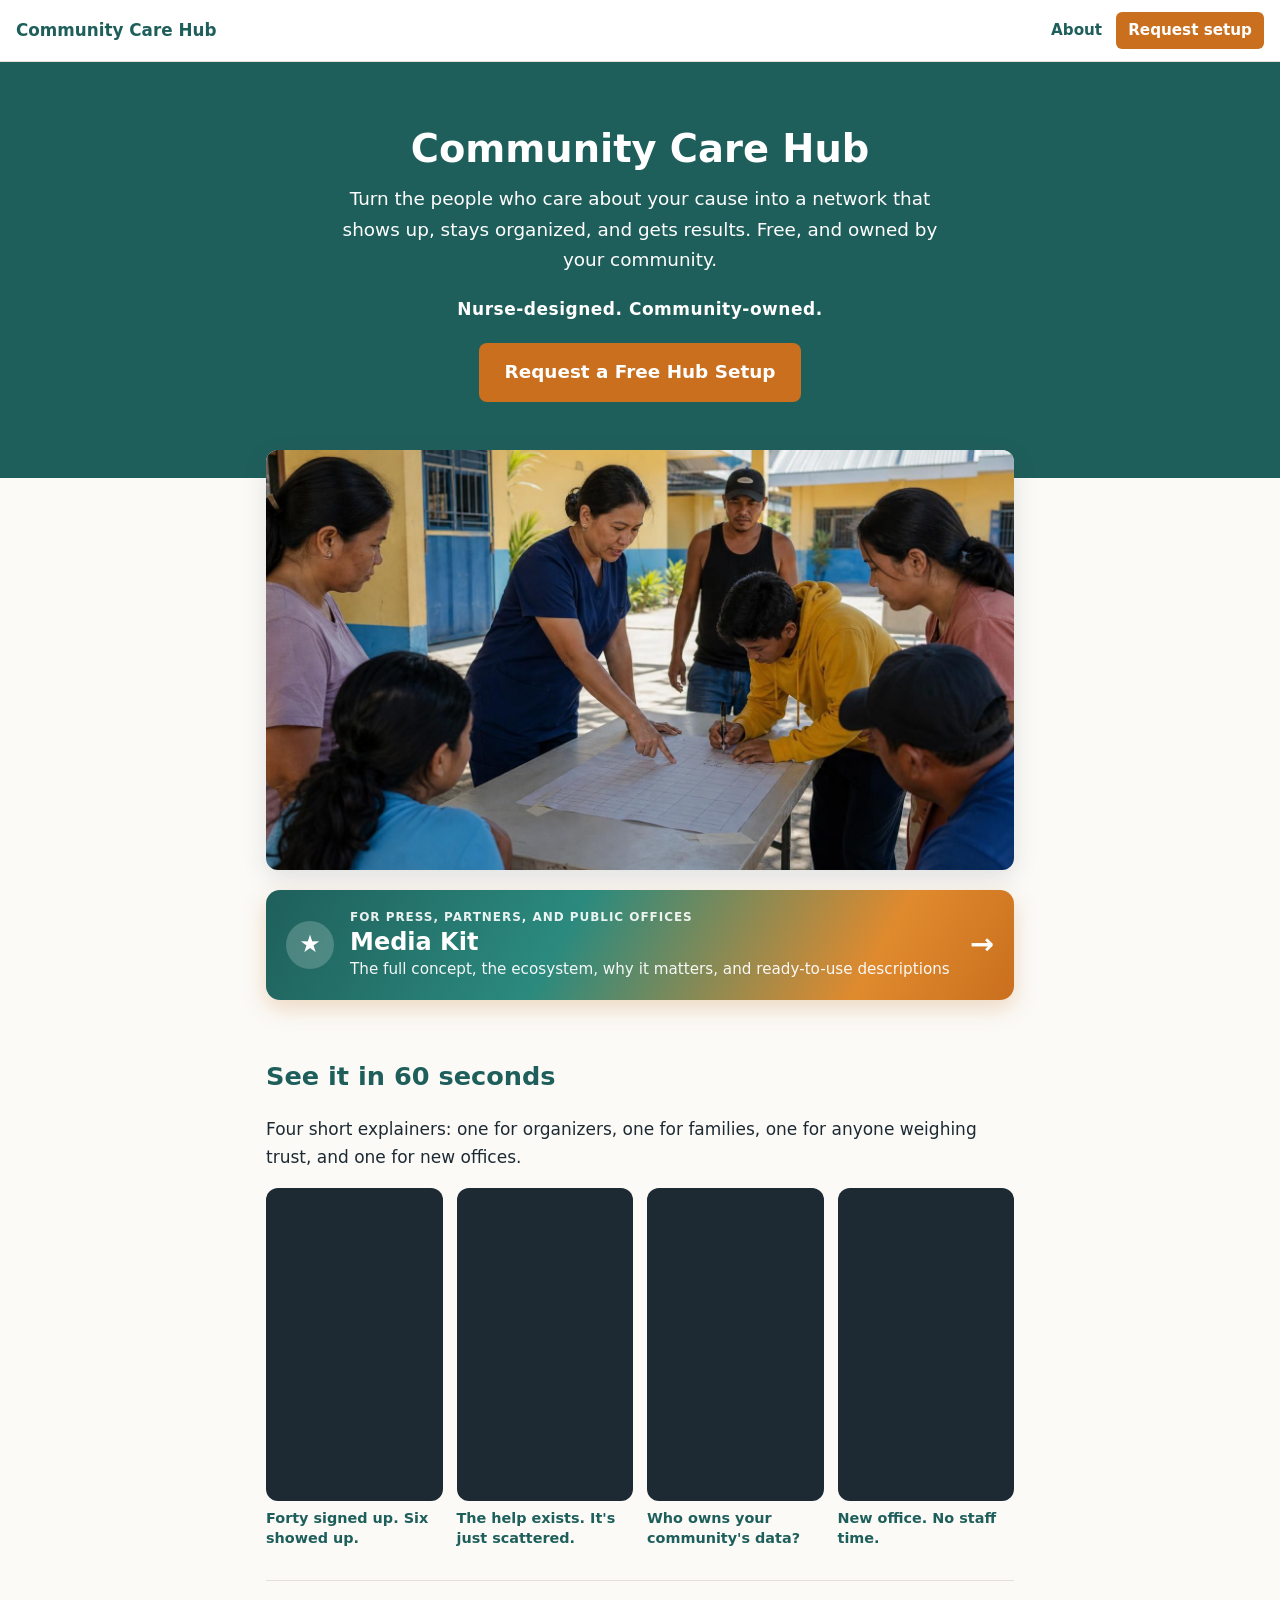
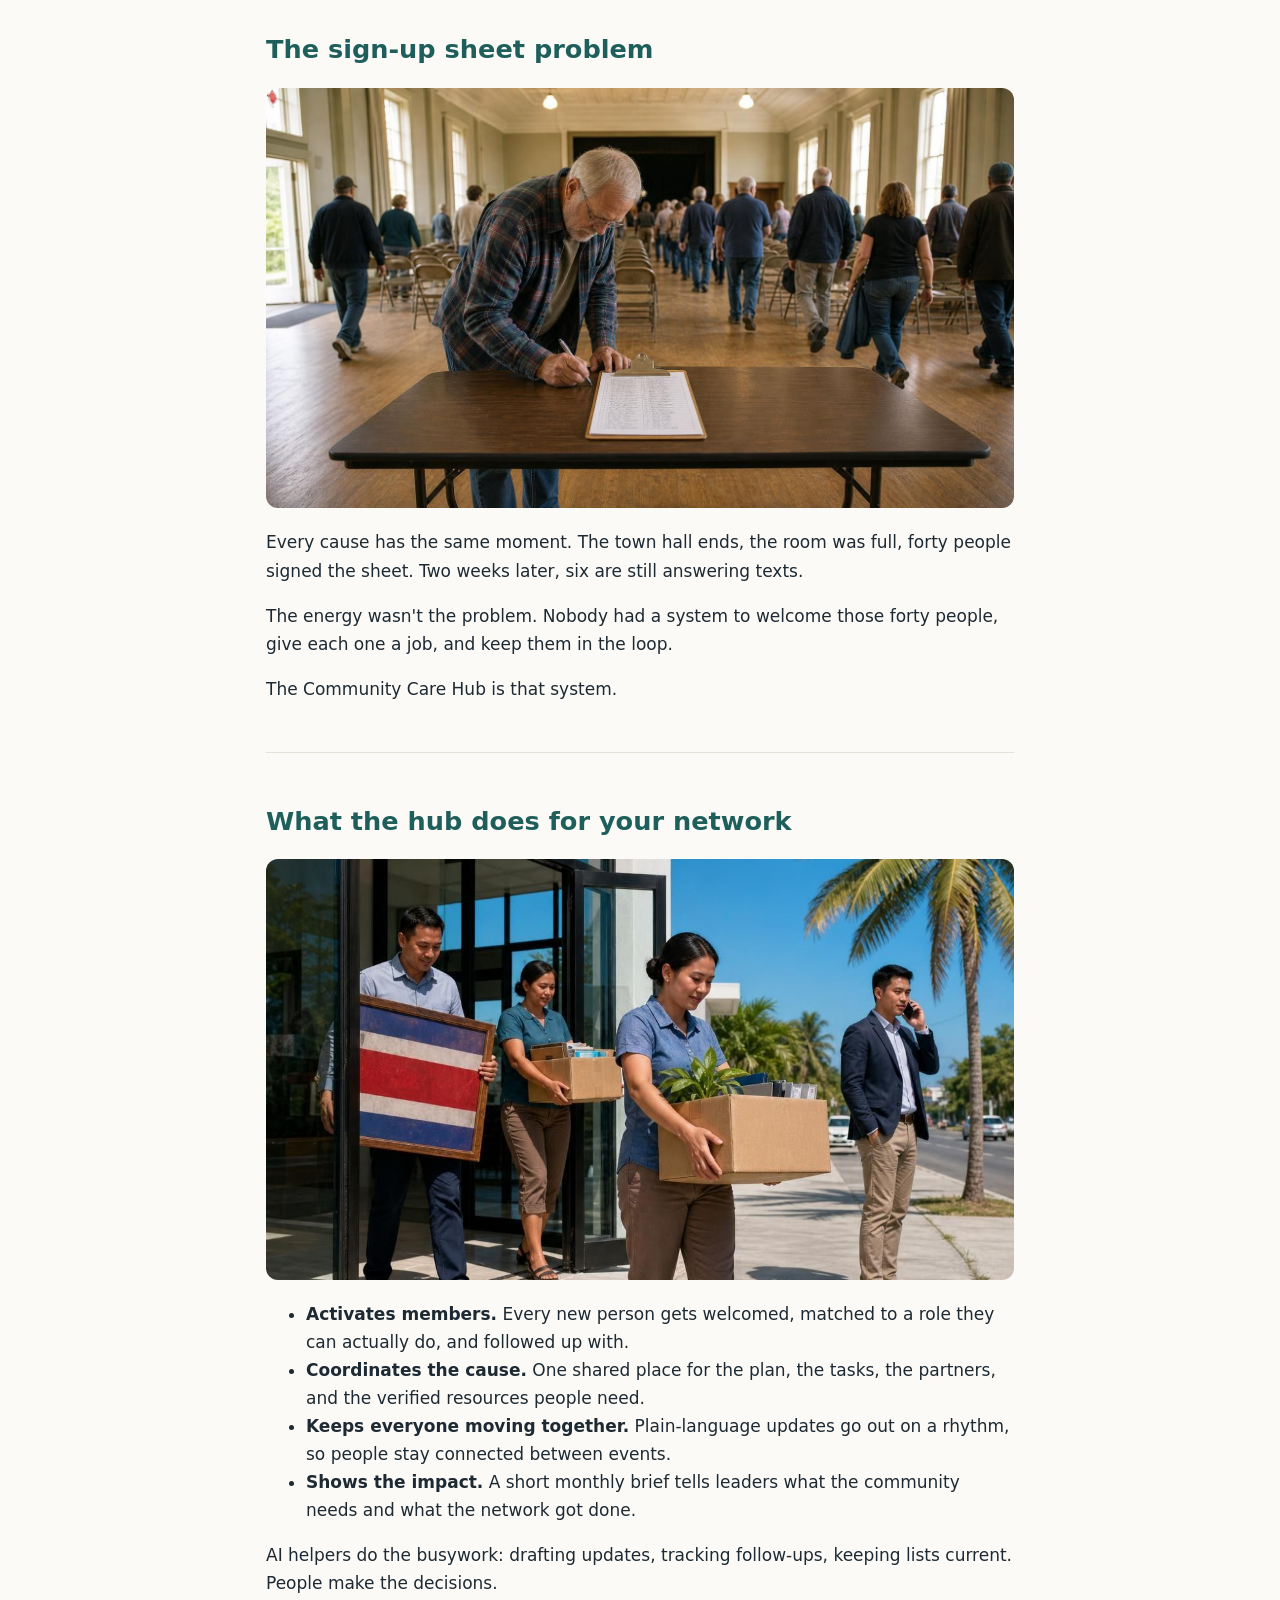
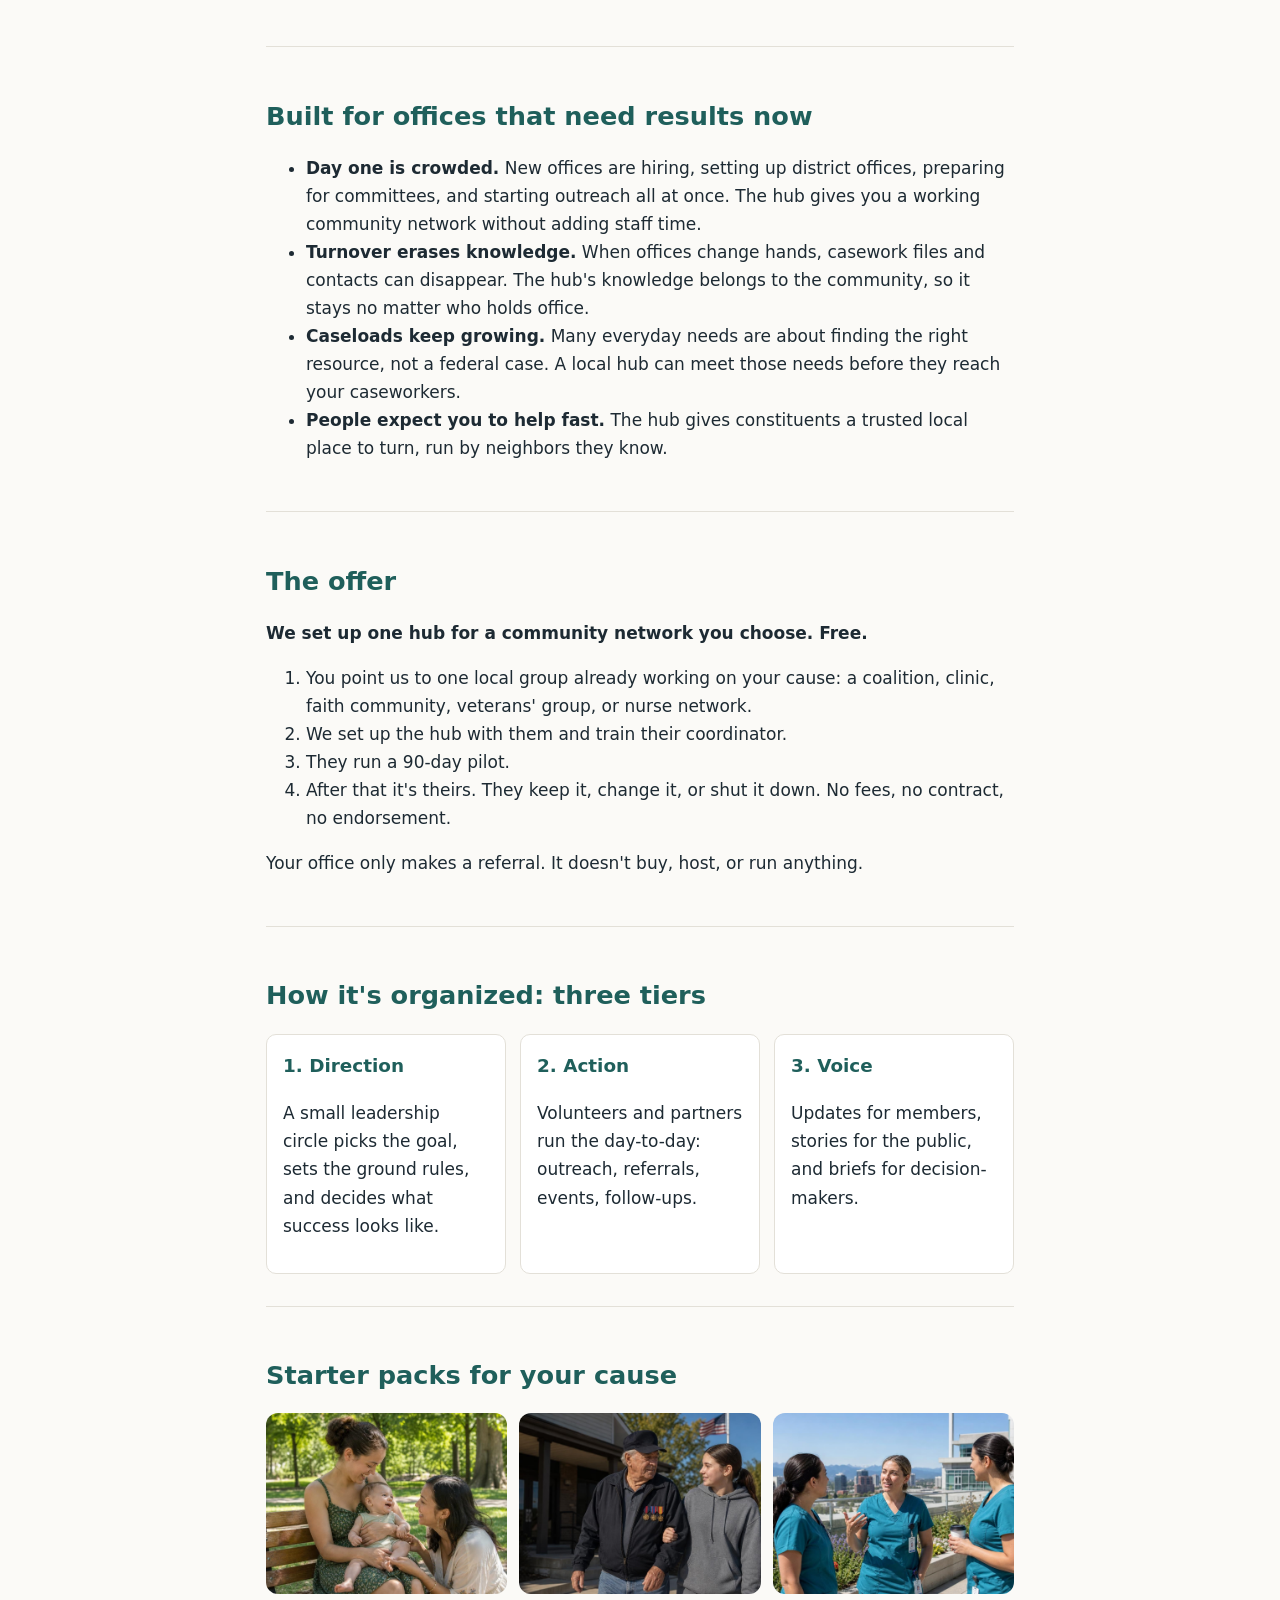
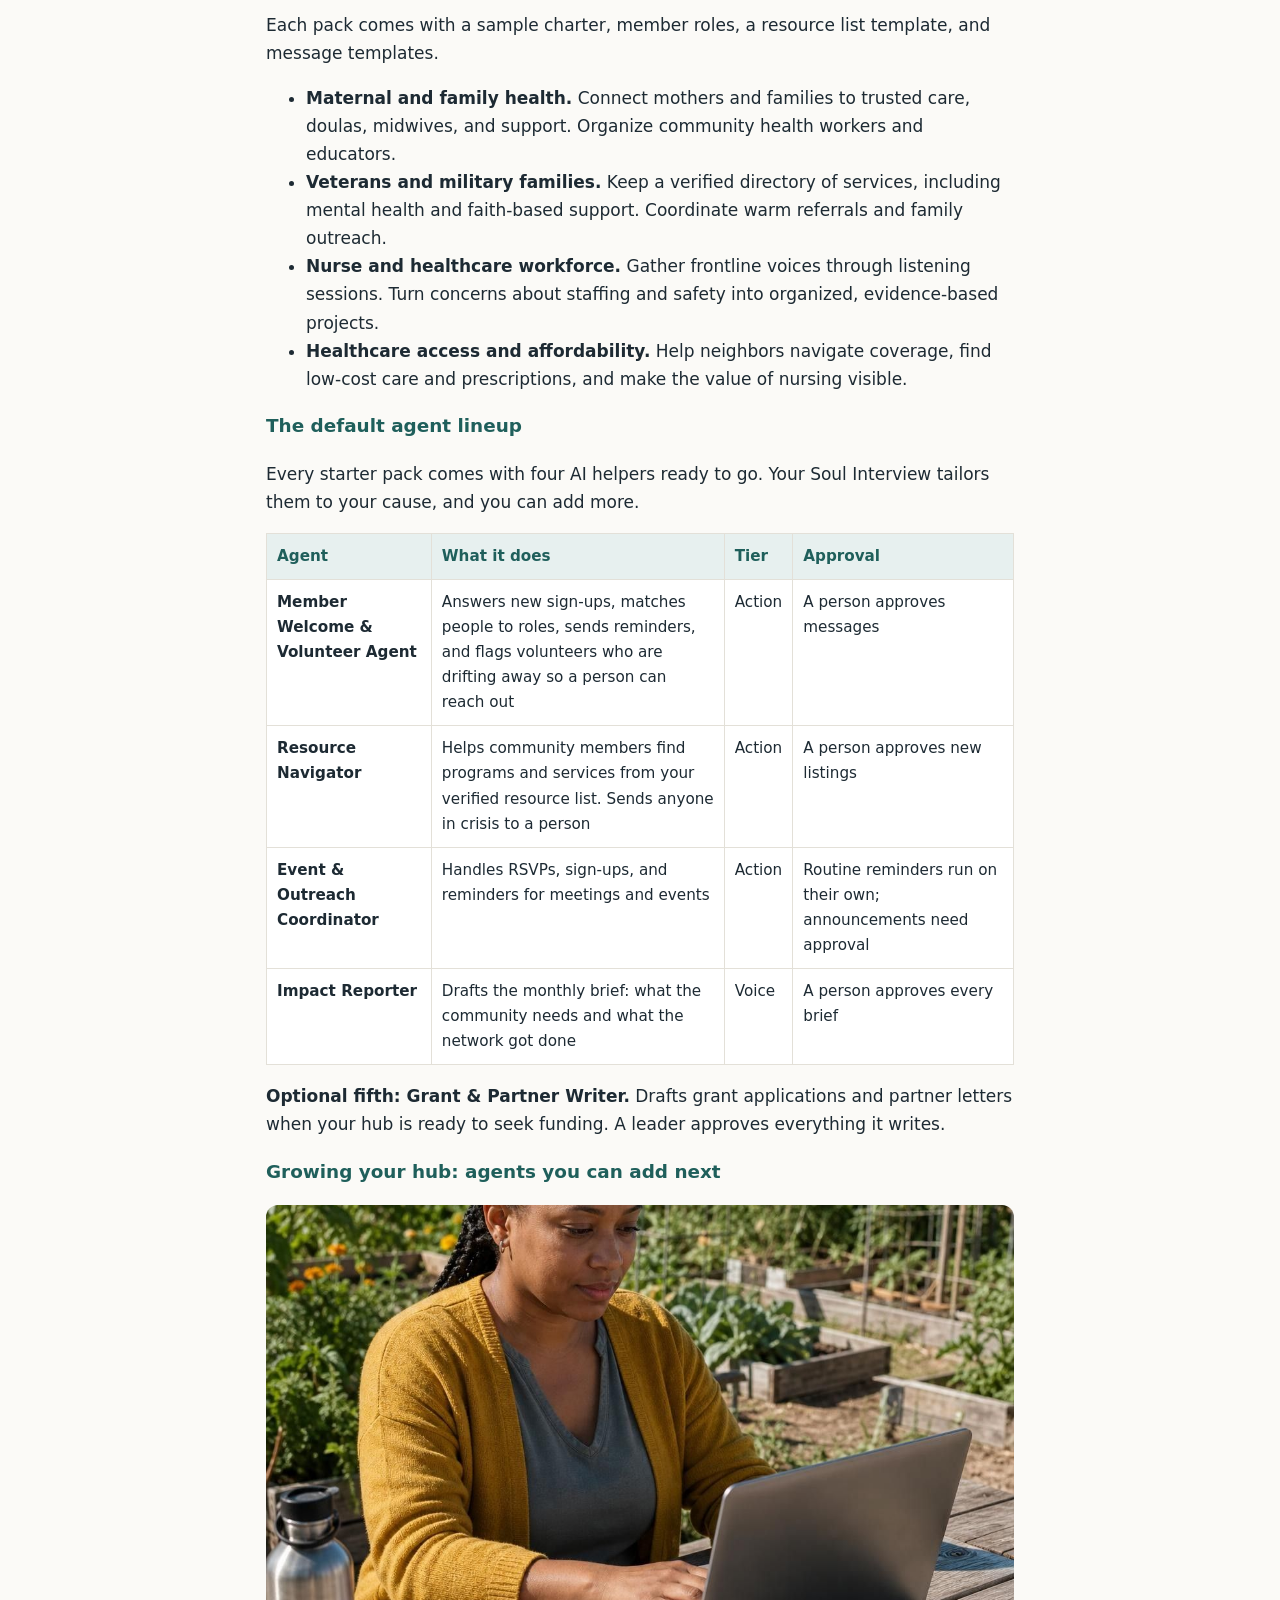
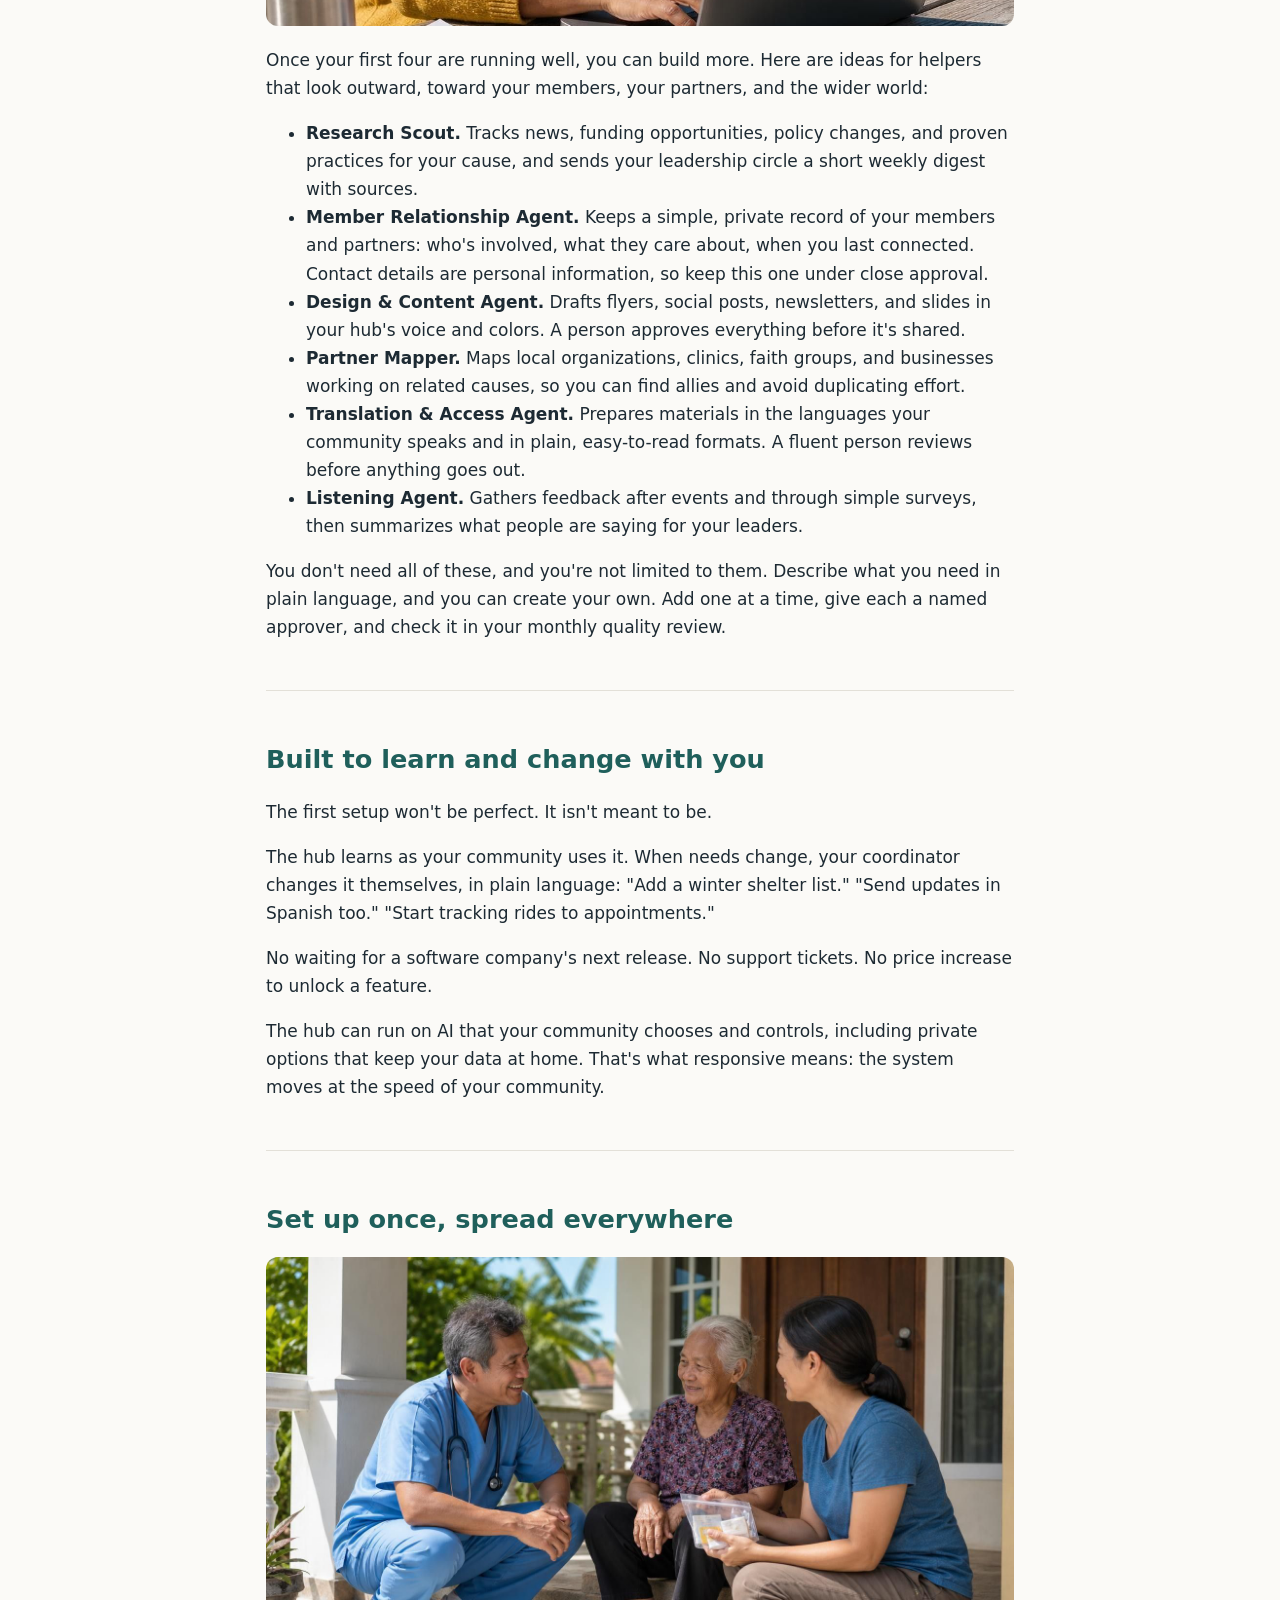
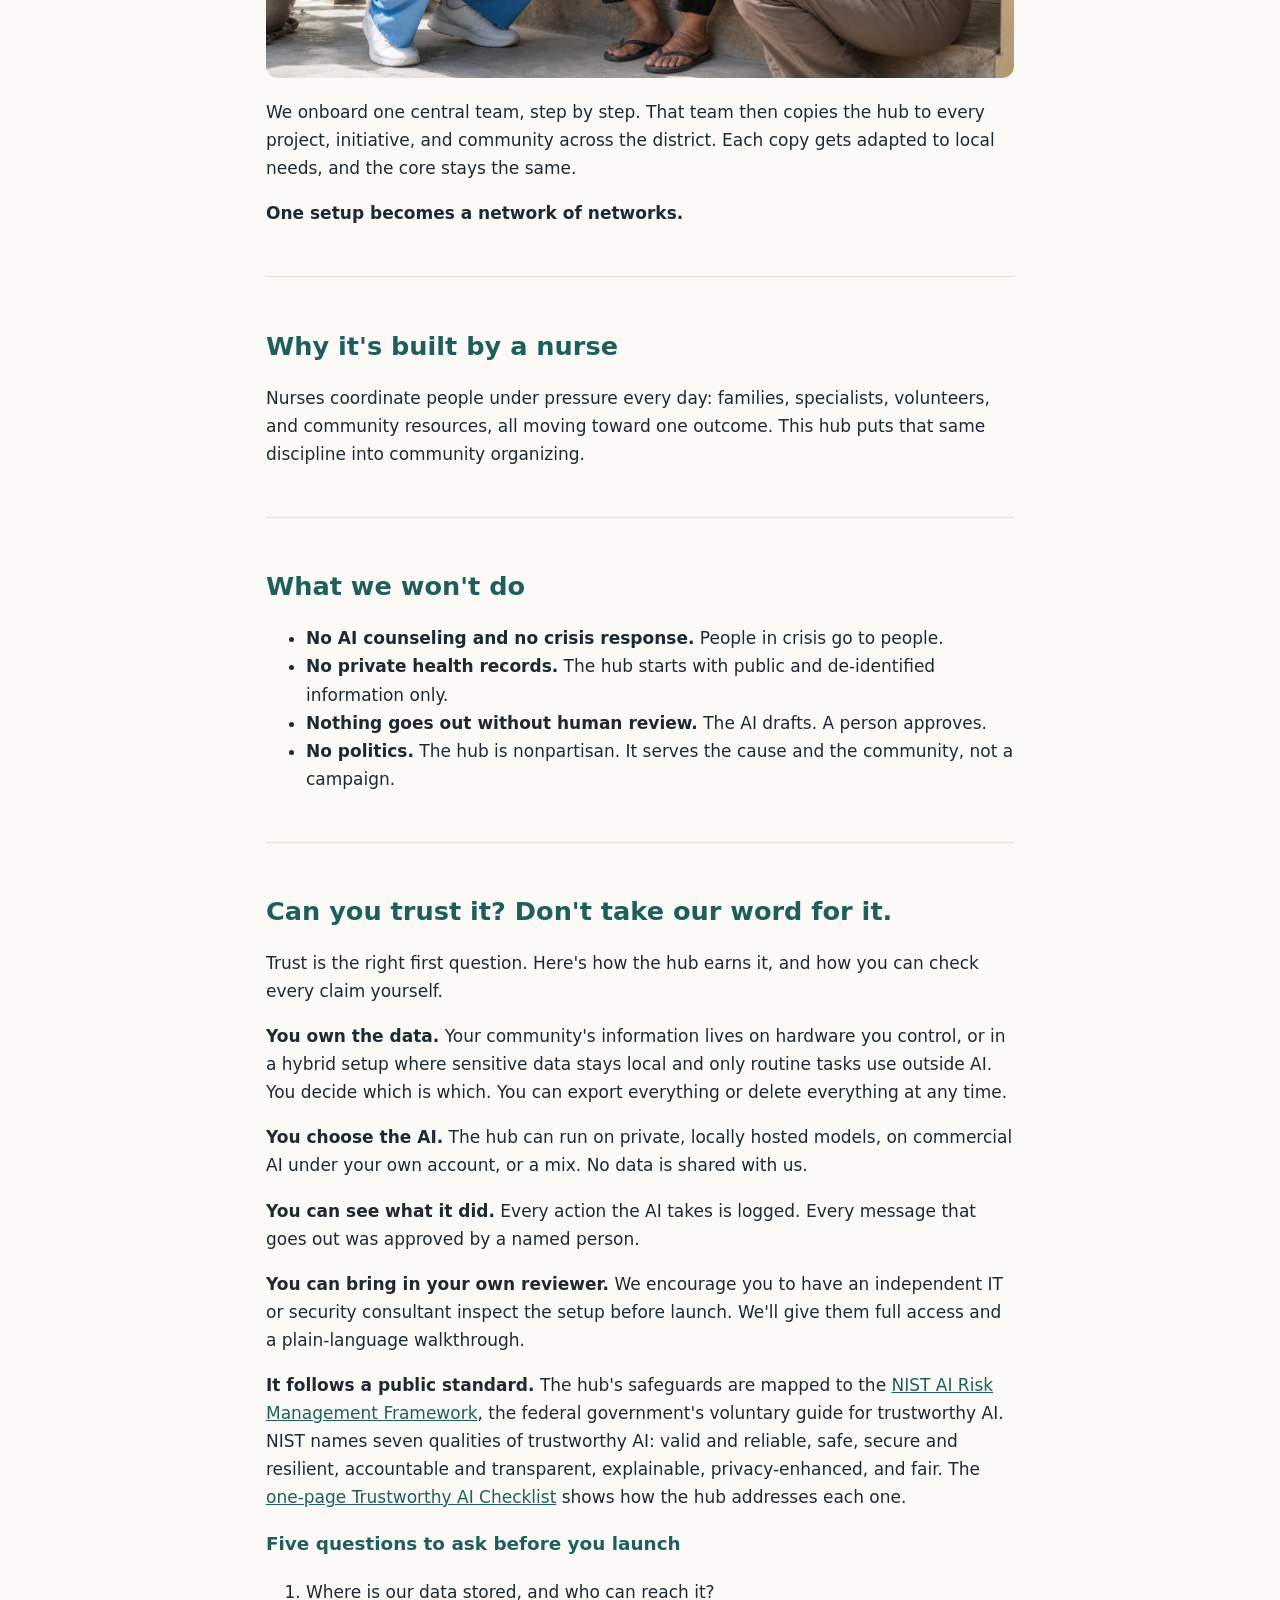
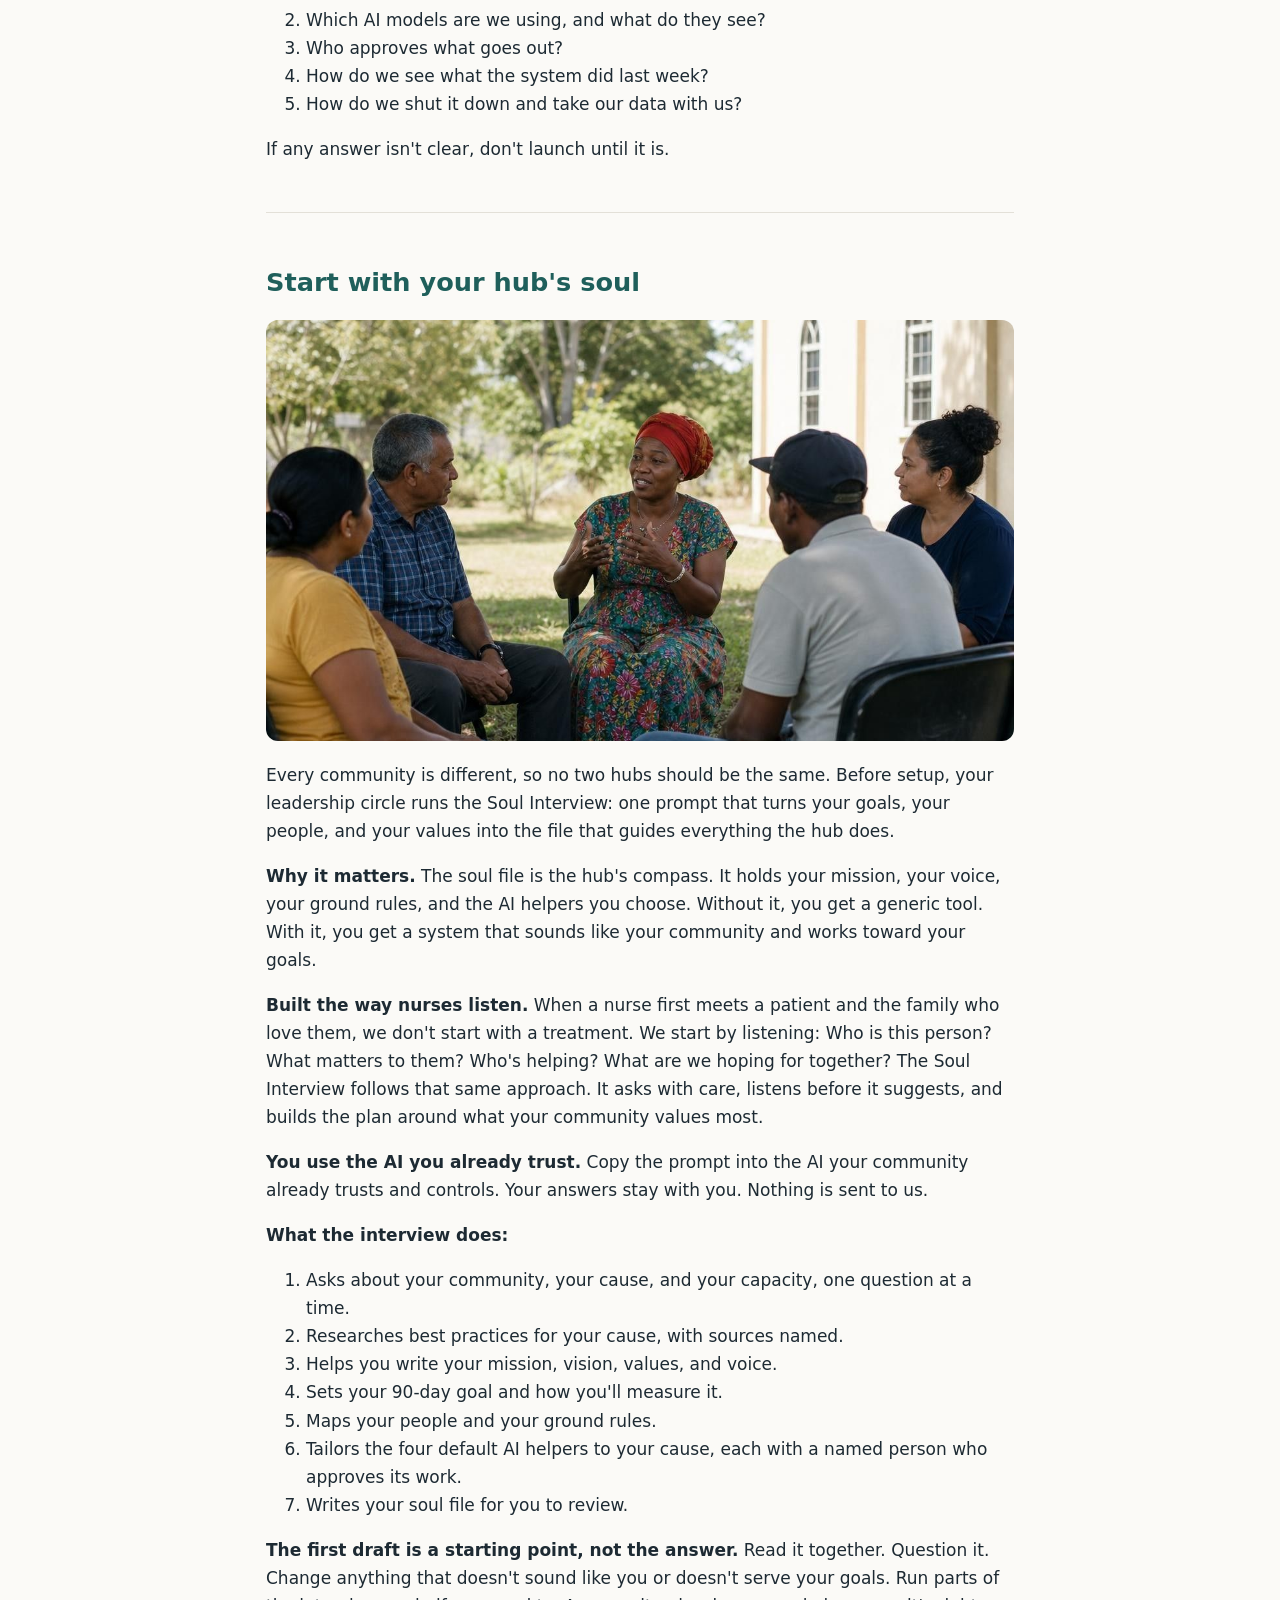
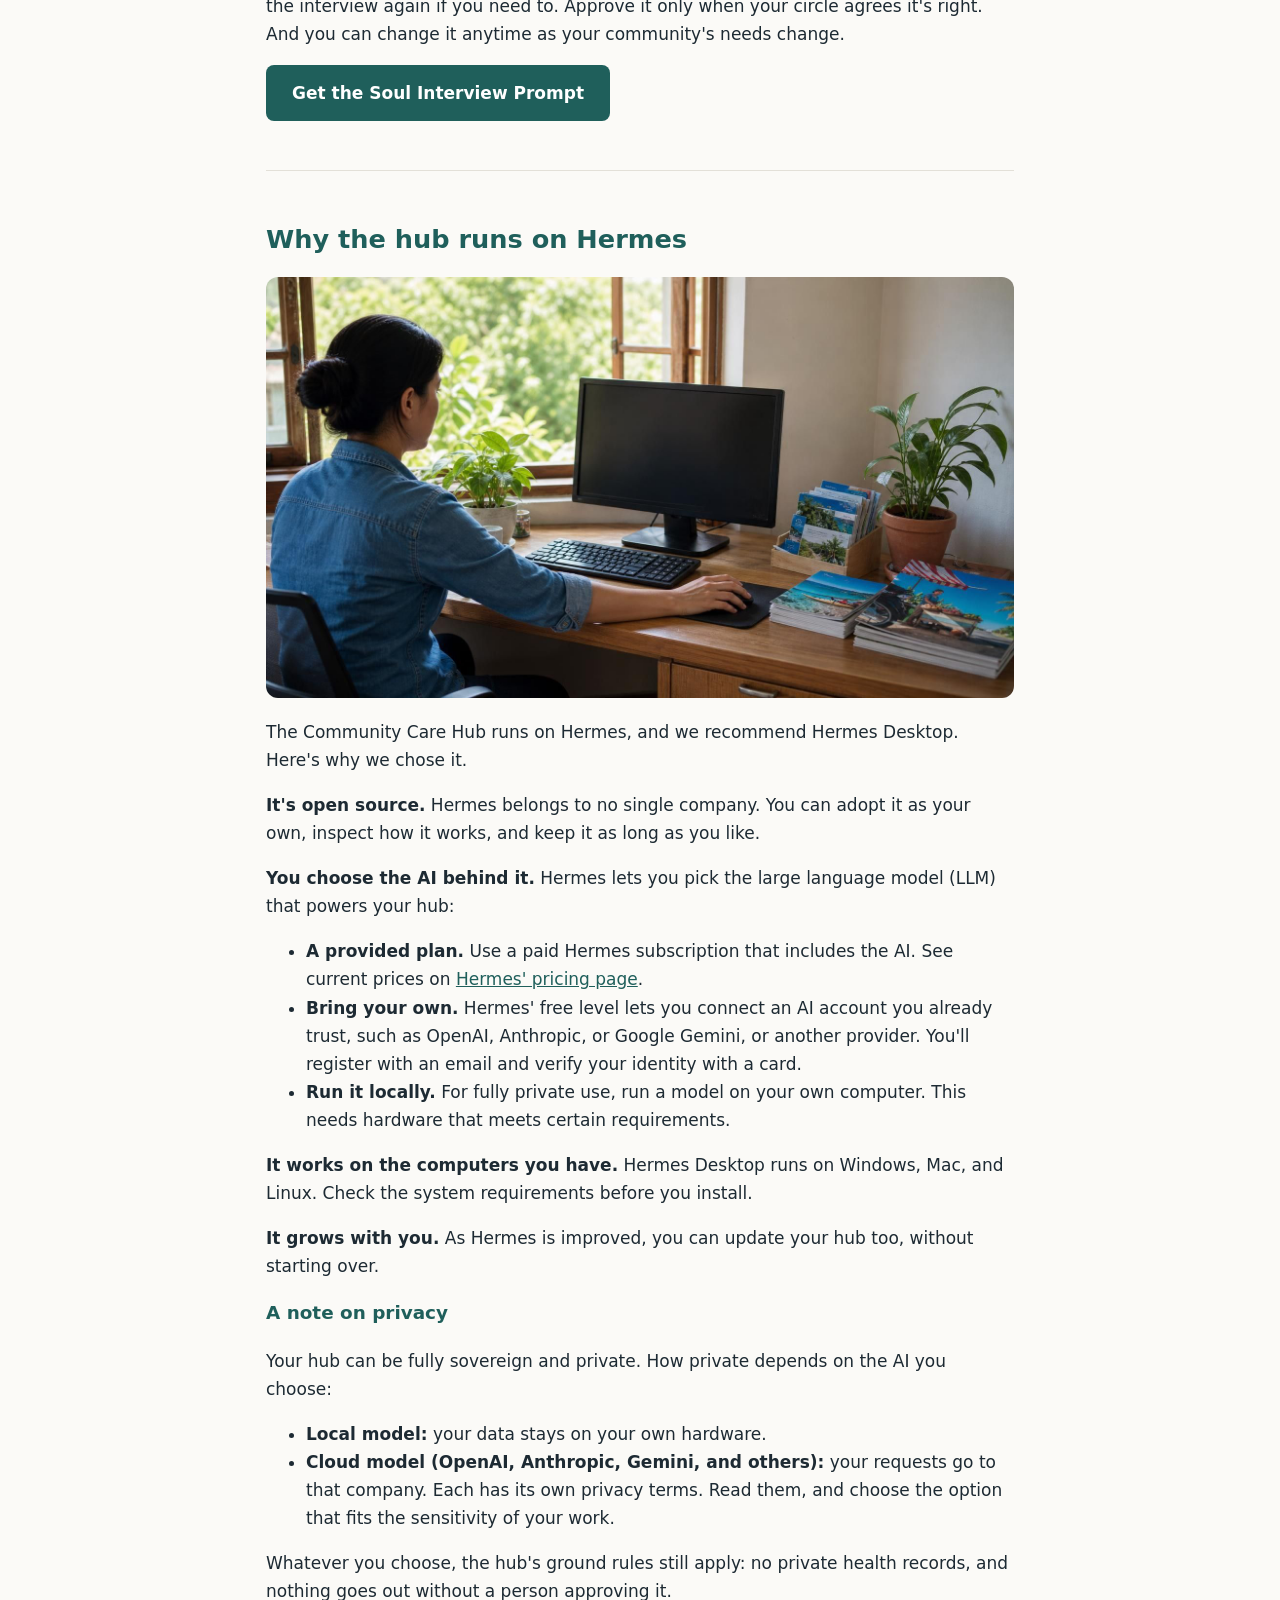
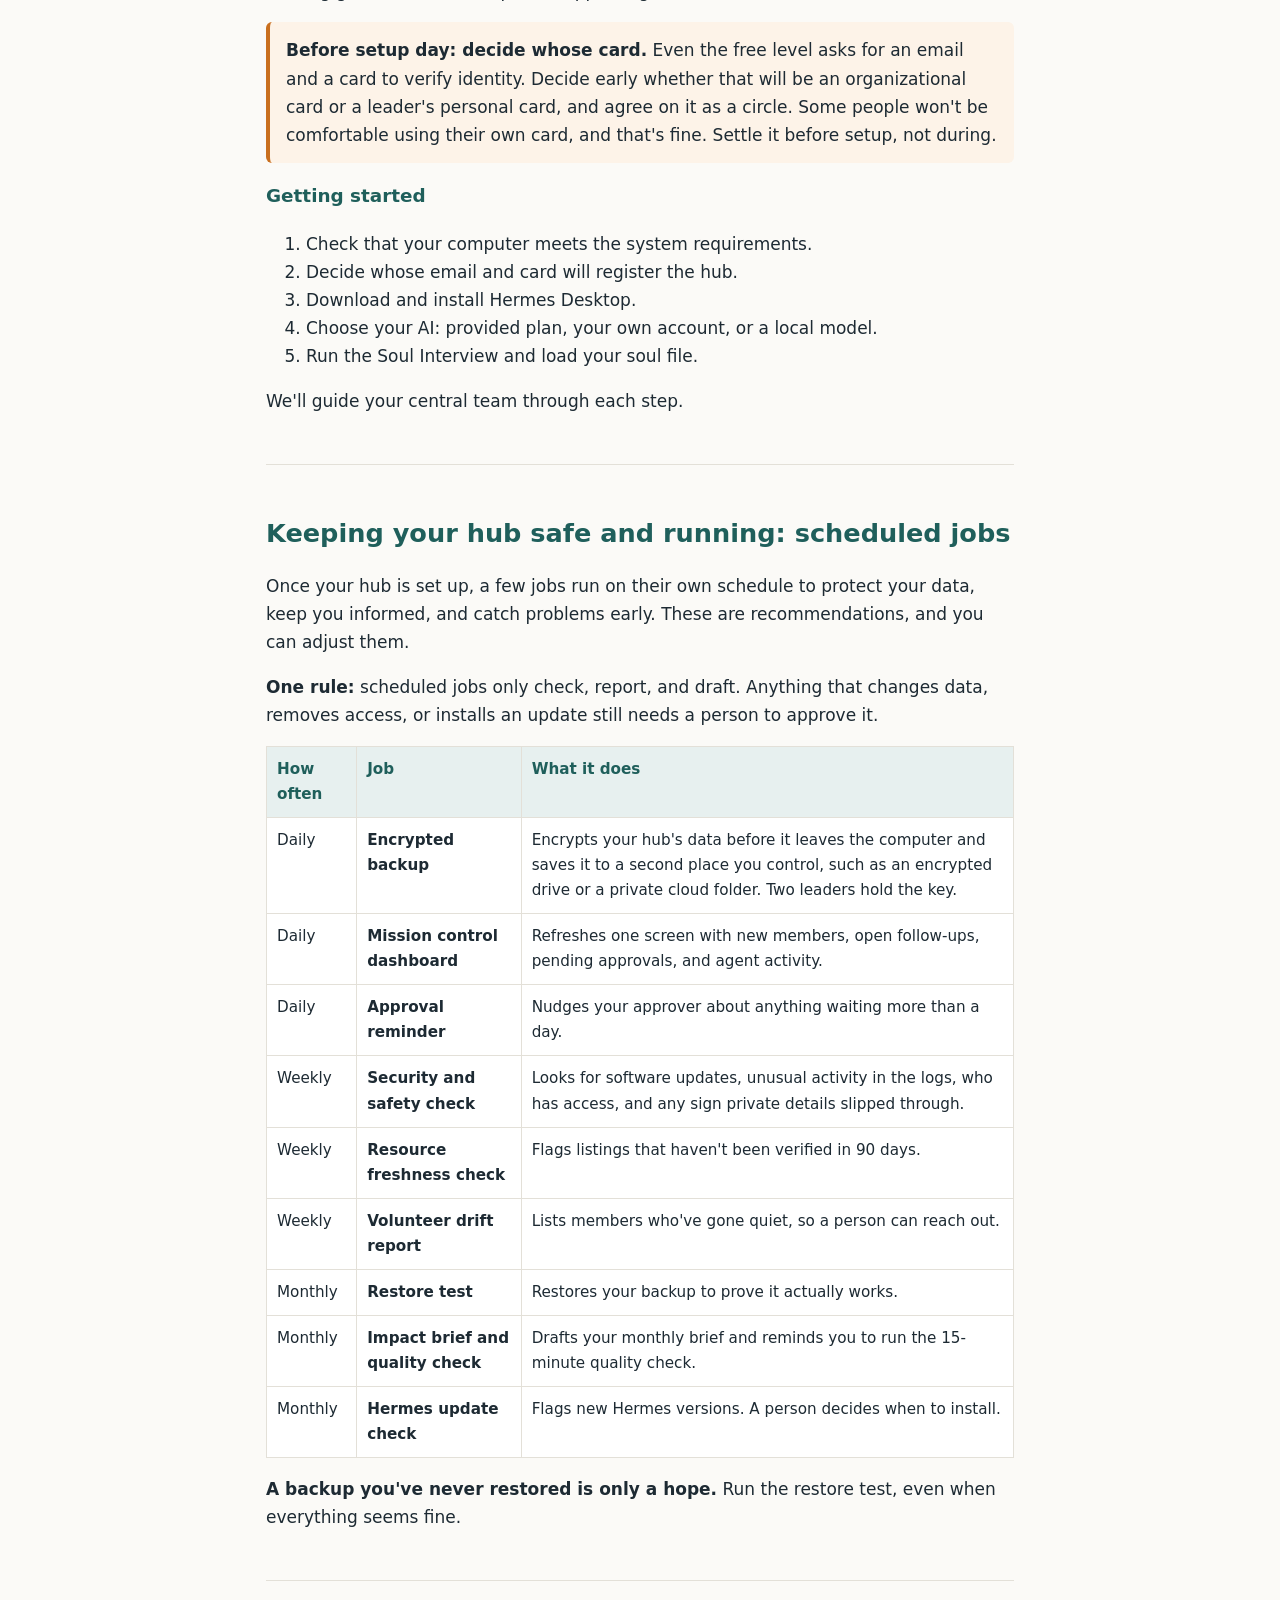
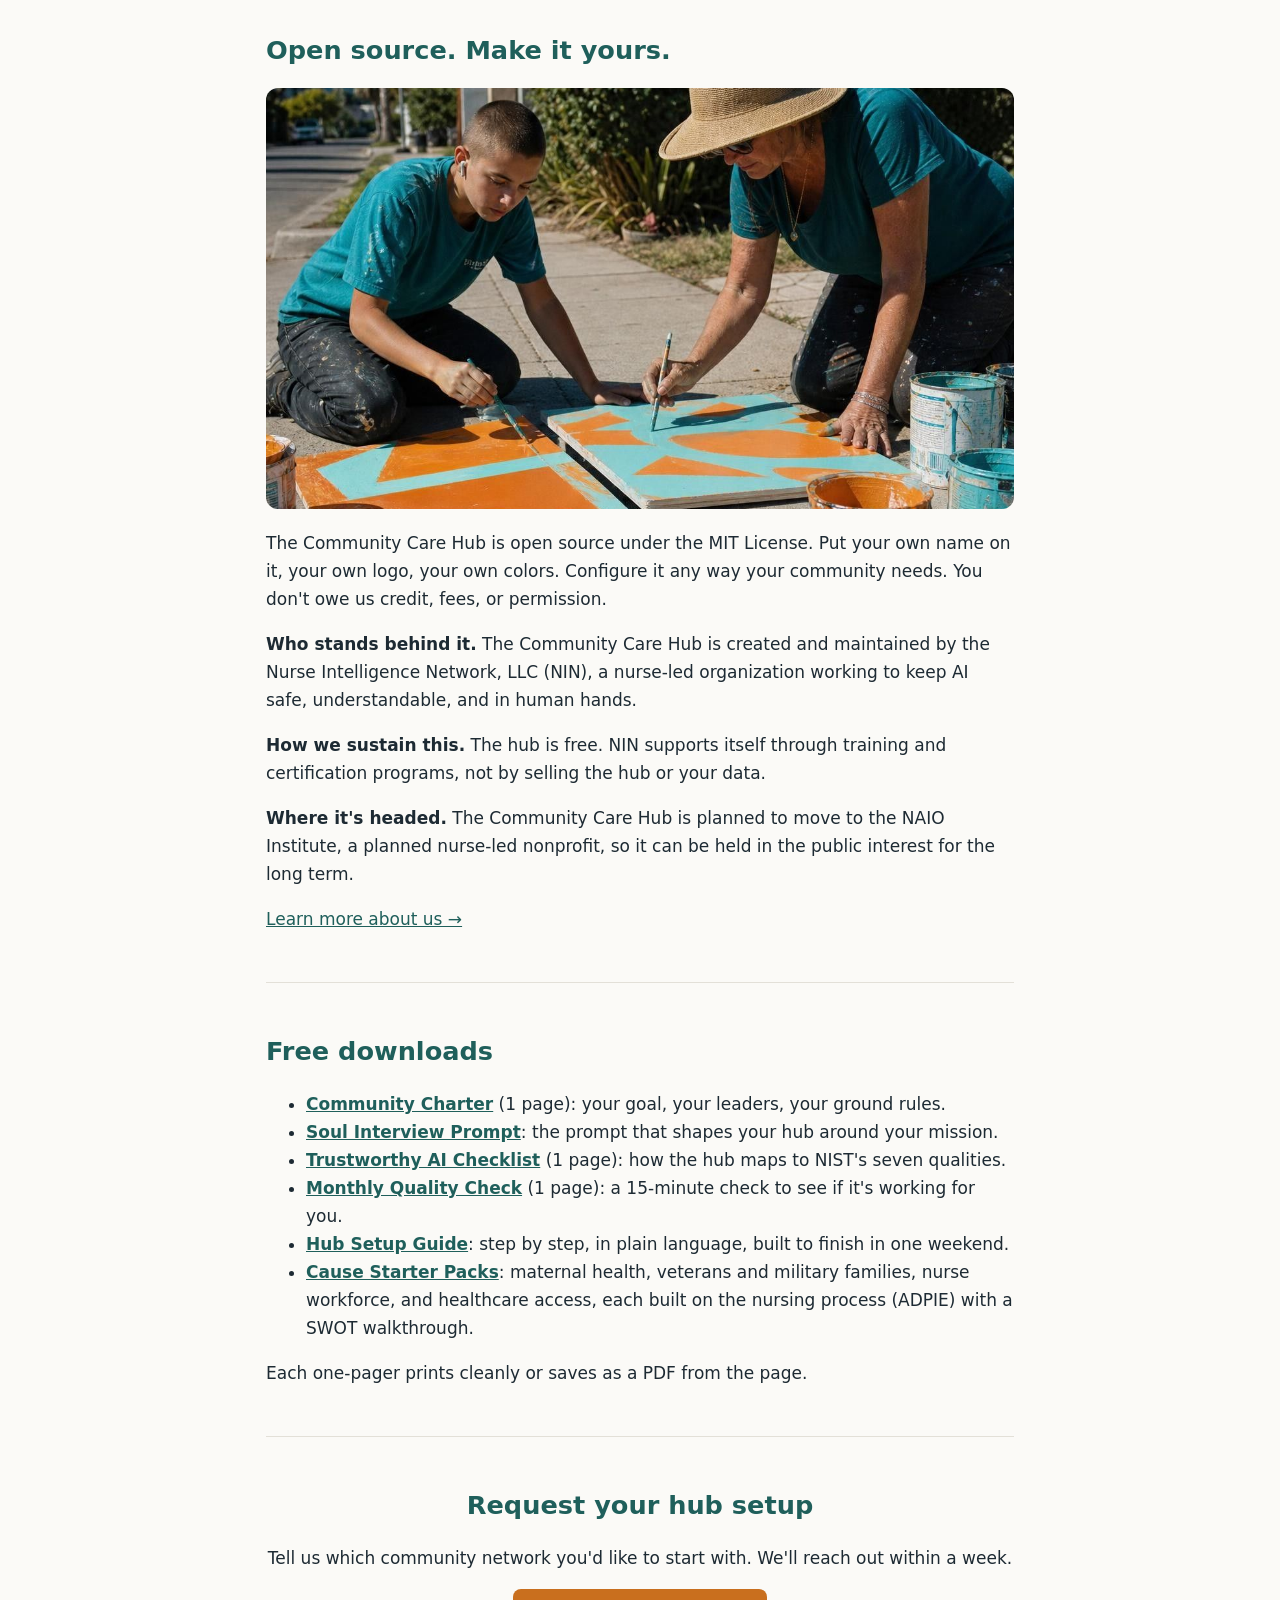
==== index.html @ 43ab87de "Serve illustrations from repo instead of Gamma; remove one-time workflow Co-Authored-By: Claude Opus" ====
<!DOCTYPE html>
<html lang="en"><head><meta charset="utf-8"><meta name="viewport" content="width=device-width,initial-scale=1">
<title>Community Care Hub</title>
<meta name="description" content="A free, open-source, nurse-designed system that helps community networks activate members, coordinate causes, and show impact.">
<link rel="canonical" href="https://nurse-ai-os.org/community-care-hub/">
<link rel="stylesheet" href="style.css">
</head><body>
<nav><a href="index.html" class="brand">Community Care Hub</a><span><a href="about.html">About</a><a href="https://form.jotform.com/263173142192048" class="navbtn">Request setup</a></span></nav>
<header><h1>Community Care Hub</h1><p>Turn the people who care about your cause into a network that shows up, stays organized, and gets results. Free, and owned by your community.</p><div class="tag">Nurse-designed. Community-owned.</div><p><a class="btn" href="https://form.jotform.com/263173142192048">Request a Free Hub Setup</a></p></header>
<main>
<figure class="fig hero-fig"><img src="images/01M7H0XYZKWJ7RZS649QMJB5NX.jpg" alt="" loading="eager" decoding="async"></figure>

<a class="mk-banner" href="media-kit.html"><span class="mk-icon" aria-hidden="true">&#9733;</span><span class="mk-text"><span class="mk-kicker">For press, partners, and public offices</span><b>Media Kit</b><span class="mk-sub">The full concept, the ecosystem, why it matters, and ready-to-use descriptions</span></span><span class="mk-go" aria-hidden="true">&rarr;</span></a>
<section id="videos"><h2>See it in 60 seconds</h2><p>Four short explainers: one for organizers, one for families, one for anyone weighing trust, and one for new offices.</p><div class="vid-grid"><figure class="vid"><div class="vid-frame"><iframe src="https://www.youtube-nocookie.com/embed/Hn6Su6LPyv4?rel=0&amp;playsinline=1" title="Forty signed up. Six showed up." loading="lazy" allow="accelerometer; encrypted-media; gyroscope; picture-in-picture; web-share" allowfullscreen></iframe></div><figcaption>Forty signed up. Six showed up.</figcaption></figure><figure class="vid"><div class="vid-frame"><iframe src="https://www.youtube-nocookie.com/embed/Qy-P-Us08YU?rel=0&amp;playsinline=1" title="The help exists. It's just scattered." loading="lazy" allow="accelerometer; encrypted-media; gyroscope; picture-in-picture; web-share" allowfullscreen></iframe></div><figcaption>The help exists. It's just scattered.</figcaption></figure><figure class="vid"><div class="vid-frame"><iframe src="https://www.youtube-nocookie.com/embed/MwoxgPl7WlI?rel=0&amp;playsinline=1" title="Who owns your community's data?" loading="lazy" allow="accelerometer; encrypted-media; gyroscope; picture-in-picture; web-share" allowfullscreen></iframe></div><figcaption>Who owns your community's data?</figcaption></figure><figure class="vid"><div class="vid-frame"><iframe src="https://www.youtube-nocookie.com/embed/R_rf4D61FCE?rel=0&amp;playsinline=1" title="New office. No staff time." loading="lazy" allow="accelerometer; encrypted-media; gyroscope; picture-in-picture; web-share" allowfullscreen></iframe></div><figcaption>New office. No staff time.</figcaption></figure></div></section>

<section><h2>The sign-up sheet problem</h2><figure class="fig"><img src="images/01M7H13JYPA5NB960D5NVVS5DB.jpg" alt="" loading="lazy" decoding="async"></figure><p>Every cause has the same moment. The town hall ends, the room was full, forty people signed the sheet. Two weeks later, six are still answering texts.</p><p>The energy wasn't the problem. Nobody had a system to welcome those forty people, give each one a job, and keep them in the loop.</p><p>The Community Care Hub is that system.</p></section>

<section><h2>What the hub does for your network</h2><figure class="fig"><img src="images/01M7H13Z281QR9WJCR9VKZ59QZ.jpg" alt="" loading="lazy" decoding="async"></figure><ul><li><b>Activates members.</b> Every new person gets welcomed, matched to a role they can actually do, and followed up with.</li><li><b>Coordinates the cause.</b> One shared place for the plan, the tasks, the partners, and the verified resources people need.</li><li><b>Keeps everyone moving together.</b> Plain-language updates go out on a rhythm, so people stay connected between events.</li><li><b>Shows the impact.</b> A short monthly brief tells leaders what the community needs and what the network got done.</li></ul><p>AI helpers do the busywork: drafting updates, tracking follow-ups, keeping lists current. People make the decisions.</p></section>

<section><h2>Built for offices that need results now</h2><ul><li><b>Day one is crowded.</b> New offices are hiring, setting up district offices, preparing for committees, and starting outreach all at once. The hub gives you a working community network without adding staff time.</li><li><b>Turnover erases knowledge.</b> When offices change hands, casework files and contacts can disappear. The hub's knowledge belongs to the community, so it stays no matter who holds office.</li><li><b>Caseloads keep growing.</b> Many everyday needs are about finding the right resource, not a federal case. A local hub can meet those needs before they reach your caseworkers.</li><li><b>People expect you to help fast.</b> The hub gives constituents a trusted local place to turn, run by neighbors they know.</li></ul></section>

<section><h2>The offer</h2><p><b>We set up one hub for a community network you choose. Free.</b></p><ol><li>You point us to one local group already working on your cause: a coalition, clinic, faith community, veterans' group, or nurse network.</li><li>We set up the hub with them and train their coordinator.</li><li>They run a 90-day pilot.</li><li>After that it's theirs. They keep it, change it, or shut it down. No fees, no contract, no endorsement.</li></ol><p>Your office only makes a referral. It doesn't buy, host, or run anything.</p></section>

<section><h2>How it's organized: three tiers</h2><div class="tiers"><div><h3>1. Direction</h3><p>A small leadership circle picks the goal, sets the ground rules, and decides what success looks like.</p></div><div><h3>2. Action</h3><p>Volunteers and partners run the day-to-day: outreach, referrals, events, follow-ups.</p></div><div><h3>3. Voice</h3><p>Updates for members, stories for the public, and briefs for decision-makers.</p></div></div></section>

<section><h2>Starter packs for your cause</h2><div class="fig-row"><figure class="fig"><img src="images/01M7H0YJXHC15FVYQXVQ5NQPAE.jpg" alt="" loading="lazy" decoding="async"></figure><figure class="fig"><img src="images/01M7H0YM9X5HQ437ZZJ6SC8H45.jpg" alt="" loading="lazy" decoding="async"></figure><figure class="fig"><img src="images/01M7H0YHXGF9540RNBCSYXX4JS.jpg" alt="" loading="lazy" decoding="async"></figure></div><p>Each pack comes with a sample charter, member roles, a resource list template, and message templates.</p><ul><li><b>Maternal and family health.</b> Connect mothers and families to trusted care, doulas, midwives, and support. Organize community health workers and educators.</li><li><b>Veterans and military families.</b> Keep a verified directory of services, including mental health and faith-based support. Coordinate warm referrals and family outreach.</li><li><b>Nurse and healthcare workforce.</b> Gather frontline voices through listening sessions. Turn concerns about staffing and safety into organized, evidence-based projects.</li><li><b>Healthcare access and affordability.</b> Help neighbors navigate coverage, find low-cost care and prescriptions, and make the value of nursing visible.</li></ul>
<h3>The default agent lineup</h3><p>Every starter pack comes with four AI helpers ready to go. Your Soul Interview tailors them to your cause, and you can add more.</p>
<div class="tablewrap"><table><thead><tr><th>Agent</th><th>What it does</th><th>Tier</th><th>Approval</th></tr></thead><tbody>
<tr><td><b>Member Welcome &amp; Volunteer Agent</b></td><td>Answers new sign-ups, matches people to roles, sends reminders, and flags volunteers who are drifting away so a person can reach out</td><td>Action</td><td>A person approves messages</td></tr>
<tr><td><b>Resource Navigator</b></td><td>Helps community members find programs and services from your verified resource list. Sends anyone in crisis to a person</td><td>Action</td><td>A person approves new listings</td></tr>
<tr><td><b>Event &amp; Outreach Coordinator</b></td><td>Handles RSVPs, sign-ups, and reminders for meetings and events</td><td>Action</td><td>Routine reminders run on their own; announcements need approval</td></tr>
<tr><td><b>Impact Reporter</b></td><td>Drafts the monthly brief: what the community needs and what the network got done</td><td>Voice</td><td>A person approves every brief</td></tr>
</tbody></table></div>
<p><b>Optional fifth: Grant &amp; Partner Writer.</b> Drafts grant applications and partner letters when your hub is ready to seek funding. A leader approves everything it writes.</p>
<h3>Growing your hub: agents you can add next</h3><figure class="fig"><img src="images/01M7H0Z6VM7NMA0CM9G7AR0N8F.jpg" alt="" loading="lazy" decoding="async"></figure><p>Once your first four are running well, you can build more. Here are ideas for helpers that look outward, toward your members, your partners, and the wider world:</p><ul><li><b>Research Scout.</b> Tracks news, funding opportunities, policy changes, and proven practices for your cause, and sends your leadership circle a short weekly digest with sources.</li><li><b>Member Relationship Agent.</b> Keeps a simple, private record of your members and partners: who's involved, what they care about, when you last connected. Contact details are personal information, so keep this one under close approval.</li><li><b>Design &amp; Content Agent.</b> Drafts flyers, social posts, newsletters, and slides in your hub's voice and colors. A person approves everything before it's shared.</li><li><b>Partner Mapper.</b> Maps local organizations, clinics, faith groups, and businesses working on related causes, so you can find allies and avoid duplicating effort.</li><li><b>Translation &amp; Access Agent.</b> Prepares materials in the languages your community speaks and in plain, easy-to-read formats. A fluent person reviews before anything goes out.</li><li><b>Listening Agent.</b> Gathers feedback after events and through simple surveys, then summarizes what people are saying for your leaders.</li></ul><p>You don't need all of these, and you're not limited to them. Describe what you need in plain language, and you can create your own. Add one at a time, give each a named approver, and check it in your monthly quality review.</p></section>

<section><h2>Built to learn and change with you</h2><p>The first setup won't be perfect. It isn't meant to be.</p><p>The hub learns as your community uses it. When needs change, your coordinator changes it themselves, in plain language: "Add a winter shelter list." "Send updates in Spanish too." "Start tracking rides to appointments."</p><p>No waiting for a software company's next release. No support tickets. No price increase to unlock a feature.</p><p>The hub can run on AI that your community chooses and controls, including private options that keep your data at home. That's what responsive means: the system moves at the speed of your community.</p></section>

<section><h2>Set up once, spread everywhere</h2><figure class="fig"><img src="images/01M7H0Z4641840DBYCFJ9FHF6Q.jpg" alt="" loading="lazy" decoding="async"></figure><p>We onboard one central team, step by step. That team then copies the hub to every project, initiative, and community across the district. Each copy gets adapted to local needs, and the core stays the same.</p><p><b>One setup becomes a network of networks.</b></p></section>

<section><h2>Why it's built by a nurse</h2><p>Nurses coordinate people under pressure every day: families, specialists, volunteers, and community resources, all moving toward one outcome. This hub puts that same discipline into community organizing.</p></section>

<section><h2>What we won't do</h2><ul><li><b>No AI counseling and no crisis response.</b> People in crisis go to people.</li><li><b>No private health records.</b> The hub starts with public and de-identified information only.</li><li><b>Nothing goes out without human review.</b> The AI drafts. A person approves.</li><li><b>No politics.</b> The hub is nonpartisan. It serves the cause and the community, not a campaign.</li></ul></section>

<section><h2>Can you trust it? Don't take our word for it.</h2><p>Trust is the right first question. Here's how the hub earns it, and how you can check every claim yourself.</p><p><b>You own the data.</b> Your community's information lives on hardware you control, or in a hybrid setup where sensitive data stays local and only routine tasks use outside AI. You decide which is which. You can export everything or delete everything at any time.</p><p><b>You choose the AI.</b> The hub can run on private, locally hosted models, on commercial AI under your own account, or a mix. No data is shared with us.</p><p><b>You can see what it did.</b> Every action the AI takes is logged. Every message that goes out was approved by a named person.</p><p><b>You can bring in your own reviewer.</b> We encourage you to have an independent IT or security consultant inspect the setup before launch. We'll give them full access and a plain-language walkthrough.</p><p><b>It follows a public standard.</b> The hub's safeguards are mapped to the <a href="https://www.nist.gov/itl/ai-risk-management-framework">NIST AI Risk Management Framework</a>, the federal government's voluntary guide for trustworthy AI. NIST names seven qualities of trustworthy AI: valid and reliable, safe, secure and resilient, accountable and transparent, explainable, privacy-enhanced, and fair. The <a href="checklist.html">one-page Trustworthy AI Checklist</a> shows how the hub addresses each one.</p><h3>Five questions to ask before you launch</h3><ol><li>Where is our data stored, and who can reach it?</li><li>Which AI models are we using, and what do they see?</li><li>Who approves what goes out?</li><li>How do we see what the system did last week?</li><li>How do we shut it down and take our data with us?</li></ol><p>If any answer isn't clear, don't launch until it is.</p></section>

<section><h2>Start with your hub's soul</h2><figure class="fig"><img src="images/01M7H0ZVREWF8N177BS55F58JK.jpg" alt="" loading="lazy" decoding="async"></figure><p>Every community is different, so no two hubs should be the same. Before setup, your leadership circle runs the Soul Interview: one prompt that turns your goals, your people, and your values into the file that guides everything the hub does.</p><p><b>Why it matters.</b> The soul file is the hub's compass. It holds your mission, your voice, your ground rules, and the AI helpers you choose. Without it, you get a generic tool. With it, you get a system that sounds like your community and works toward your goals.</p><p><b>Built the way nurses listen.</b> When a nurse first meets a patient and the family who love them, we don't start with a treatment. We start by listening: Who is this person? What matters to them? Who's helping? What are we hoping for together? The Soul Interview follows that same approach. It asks with care, listens before it suggests, and builds the plan around what your community values most.</p><p><b>You use the AI you already trust.</b> Copy the prompt into the AI your community already trusts and controls. Your answers stay with you. Nothing is sent to us.</p><p><b>What the interview does:</b></p><ol><li>Asks about your community, your cause, and your capacity, one question at a time.</li><li>Researches best practices for your cause, with sources named.</li><li>Helps you write your mission, vision, values, and voice.</li><li>Sets your 90-day goal and how you'll measure it.</li><li>Maps your people and your ground rules.</li><li>Tailors the four default AI helpers to your cause, each with a named person who approves its work.</li><li>Writes your soul file for you to review.</li></ol><p><b>The first draft is a starting point, not the answer.</b> Read it together. Question it. Change anything that doesn't sound like you or doesn't serve your goals. Run parts of the interview again if you need to. Approve it only when your circle agrees it's right. And you can change it anytime as your community's needs change.</p><p><a class="btn alt" href="soul-interview-prompt.md">Get the Soul Interview Prompt</a></p></section>

<section><h2>Why the hub runs on Hermes</h2><figure class="fig"><img src="images/01M7H0ZY7N64KDGZRA67JTG58F.jpg" alt="" loading="lazy" decoding="async"></figure><p>The Community Care Hub runs on Hermes, and we recommend Hermes Desktop. Here's why we chose it.</p><p><b>It's open source.</b> Hermes belongs to no single company. You can adopt it as your own, inspect how it works, and keep it as long as you like.</p><p><b>You choose the AI behind it.</b> Hermes lets you pick the large language model (LLM) that powers your hub:</p><ul><li><b>A provided plan.</b> Use a paid Hermes subscription that includes the AI. See current prices on <a href="https://portal.nousresearch.com/manage-subscription">Hermes' pricing page</a>.</li><li><b>Bring your own.</b> Hermes' free level lets you connect an AI account you already trust, such as OpenAI, Anthropic, or Google Gemini, or another provider. You'll register with an email and verify your identity with a card.</li><li><b>Run it locally.</b> For fully private use, run a model on your own computer. This needs hardware that meets certain requirements.</li></ul><p><b>It works on the computers you have.</b> Hermes Desktop runs on Windows, Mac, and Linux. Check the system requirements before you install.</p><p><b>It grows with you.</b> As Hermes is improved, you can update your hub too, without starting over.</p><h3>A note on privacy</h3><p>Your hub can be fully sovereign and private. How private depends on the AI you choose:</p><ul><li><b>Local model:</b> your data stays on your own hardware.</li><li><b>Cloud model (OpenAI, Anthropic, Gemini, and others):</b> your requests go to that company. Each has its own privacy terms. Read them, and choose the option that fits the sensitivity of your work.</li></ul><p>Whatever you choose, the hub's ground rules still apply: no private health records, and nothing goes out without a person approving it.</p><div class="note"><b>Before setup day: decide whose card.</b> Even the free level asks for an email and a card to verify identity. Decide early whether that will be an organizational card or a leader's personal card, and agree on it as a circle. Some people won't be comfortable using their own card, and that's fine. Settle it before setup, not during.</div><h3>Getting started</h3><ol><li>Check that your computer meets the system requirements.</li><li>Decide whose email and card will register the hub.</li><li>Download and install Hermes Desktop.</li><li>Choose your AI: provided plan, your own account, or a local model.</li><li>Run the Soul Interview and load your soul file.</li></ol><p>We'll guide your central team through each step.</p></section>

<section><h2>Keeping your hub safe and running: scheduled jobs</h2><p>Once your hub is set up, a few jobs run on their own schedule to protect your data, keep you informed, and catch problems early. These are recommendations, and you can adjust them.</p><p><b>One rule:</b> scheduled jobs only check, report, and draft. Anything that changes data, removes access, or installs an update still needs a person to approve it.</p>
<div class="tablewrap"><table><thead><tr><th>How often</th><th>Job</th><th>What it does</th></tr></thead><tbody>
<tr><td>Daily</td><td><b>Encrypted backup</b></td><td>Encrypts your hub's data before it leaves the computer and saves it to a second place you control, such as an encrypted drive or a private cloud folder. Two leaders hold the key.</td></tr>
<tr><td>Daily</td><td><b>Mission control dashboard</b></td><td>Refreshes one screen with new members, open follow-ups, pending approvals, and agent activity.</td></tr>
<tr><td>Daily</td><td><b>Approval reminder</b></td><td>Nudges your approver about anything waiting more than a day.</td></tr>
<tr><td>Weekly</td><td><b>Security and safety check</b></td><td>Looks for software updates, unusual activity in the logs, who has access, and any sign private details slipped through.</td></tr>
<tr><td>Weekly</td><td><b>Resource freshness check</b></td><td>Flags listings that haven't been verified in 90 days.</td></tr>
<tr><td>Weekly</td><td><b>Volunteer drift report</b></td><td>Lists members who've gone quiet, so a person can reach out.</td></tr>
<tr><td>Monthly</td><td><b>Restore test</b></td><td>Restores your backup to prove it actually works.</td></tr>
<tr><td>Monthly</td><td><b>Impact brief and quality check</b></td><td>Drafts your monthly brief and reminds you to run the 15-minute quality check.</td></tr>
<tr><td>Monthly</td><td><b>Hermes update check</b></td><td>Flags new Hermes versions. A person decides when to install.</td></tr>
</tbody></table></div>
<p><b>A backup you've never restored is only a hope.</b> Run the restore test, even when everything seems fine.</p></section>

<section><h2>Open source. Make it yours.</h2><figure class="fig"><img src="images/01M7H10KYC1AV9Q7B001V75NPJ.jpg" alt="" loading="lazy" decoding="async"></figure><p>The Community Care Hub is open source under the MIT License. Put your own name on it, your own logo, your own colors. Configure it any way your community needs. You don't owe us credit, fees, or permission.</p><p><b>Who stands behind it.</b> The Community Care Hub is created and maintained by the Nurse Intelligence Network, LLC (NIN), a nurse-led organization working to keep AI safe, understandable, and in human hands.</p><p><b>How we sustain this.</b> The hub is free. NIN supports itself through training and certification programs, not by selling the hub or your data.</p><p><b>Where it's headed.</b> The Community Care Hub is planned to move to the NAIO Institute, a planned nurse-led nonprofit, so it can be held in the public interest for the long term.</p><p><a href="about.html">Learn more about us &rarr;</a></p></section>

<section id="downloads"><h2>Free downloads</h2><ul><li><a href="charter.html"><b>Community Charter</b></a> (1 page): your goal, your leaders, your ground rules.</li><li><a href="soul-interview-prompt.md"><b>Soul Interview Prompt</b></a>: the prompt that shapes your hub around your mission.</li><li><a href="checklist.html"><b>Trustworthy AI Checklist</b></a> (1 page): how the hub maps to NIST's seven qualities.</li><li><a href="quality-check.html"><b>Monthly Quality Check</b></a> (1 page): a 15-minute check to see if it's working for you.</li><li><a href="setup-guide.html"><b>Hub Setup Guide</b></a>: step by step, in plain language, built to finish in one weekend.</li><li><a href="starter-packs.html"><b>Cause Starter Packs</b></a>: maternal health, veterans and military families, nurse workforce, and healthcare access, each built on the nursing process (ADPIE) with a SWOT walkthrough.</li></ul><p>Each one-pager prints cleanly or saves as a PDF from the page.</p></section>

<section class="cta"><h2>Request your hub setup</h2><p>Tell us which community network you'd like to start with. We'll reach out within a week.</p><p><a class="btn" href="https://form.jotform.com/263173142192048">Request a Hub Setup</a></p></section>

<section><h2>Want to see the bigger picture?</h2><p>The hub is one piece of a larger nurse-led effort to keep AI in community and health work safe, understandable, and in human hands.</p><p><a class="btn alt" href="https://nurse-ai-os.org/">Explore the Nurse AI OS ecosystem &rarr;</a> <a class="btn" href="media-kit.html">Media kit</a></p></section>
</main>
<footer><p>Built by Robert Domondon, RN &mdash; ICU nurse, community organizer, and founder of the Nurse Intelligence Network.</p><p>Free to use, copy, and adapt. MIT License. &middot; <a href="media-kit.html">Media kit</a> &middot; <a href="about.html">About us</a></p></footer>
</body></html>
---- style.css ----
:root{--teal:#1f5f5b;--teal-soft:#e7f0ef;--orange:#c96f1e;--ink:#1d2a33;--muted:#5b6770;--line:#e3e0d8;--bg:#fbfaf7}
*{box-sizing:border-box}
body{font-family:system-ui,-apple-system,Segoe UI,Roboto,sans-serif;margin:0;color:var(--ink);line-height:1.65;background:var(--bg);font-size:17px}
nav{display:flex;justify-content:space-between;align-items:center;padding:12px 16px;background:#fff;border-bottom:1px solid var(--line);position:sticky;top:0;z-index:10;gap:12px}
nav a{color:var(--teal);text-decoration:none;margin-left:14px;font-weight:600;font-size:.95rem}
nav .brand{margin-left:0;font-size:1.05rem}
nav .navbtn{background:var(--orange);color:#fff;padding:6px 12px;border-radius:6px}
header{background:var(--teal);color:#fff;padding:64px 16px;text-align:center}
header.small{padding:48px 16px}
header h1{margin:0 0 12px;font-size:2.4rem;line-height:1.2}
header p{max-width:640px;margin:0 auto 12px;font-size:1.15rem}
.tag{display:inline-block;margin:8px 0 20px;font-weight:700;letter-spacing:.03em}
main{max-width:780px;margin:0 auto;padding:12px 16px}
section{padding:32px 0;border-bottom:1px solid var(--line)}
h2{color:var(--teal);font-size:1.6rem;line-height:1.25}
h3{color:var(--teal);font-size:1.15rem}
a{color:var(--teal)}
.btn{display:inline-block;background:var(--orange);color:#fff;padding:14px 26px;border-radius:8px;text-decoration:none;font-weight:700}
.btn.alt{background:var(--teal)}
header .btn{background:var(--orange);color:#fff}
.tiers{display:grid;grid-template-columns:repeat(auto-fit,minmax(200px,1fr));gap:14px}
.tiers div{background:#fff;border:1px solid var(--line);border-radius:10px;padding:16px}
.tiers h3{margin-top:0}
.tablewrap{overflow-x:auto;margin:12px 0}
table{border-collapse:collapse;width:100%;background:#fff;font-size:.95rem}
th,td{border:1px solid var(--line);padding:10px;text-align:left;vertical-align:top}
th{background:var(--teal-soft);color:var(--teal)}
.note{background:#fdf3e8;border-left:4px solid var(--orange);padding:14px 16px;border-radius:6px;margin:16px 0}
.cta{text-align:center}
footer{text-align:center;padding:30px 16px;font-size:.9rem;color:var(--muted)}
@media (max-width:520px){header h1{font-size:1.9rem}nav a{margin-left:8px;font-size:.85rem}}
.fig{margin:16px 0 20px;border-radius:12px;overflow:hidden;background:var(--teal-soft)}
.fig img{display:block;width:100%;height:auto;aspect-ratio:16/9;object-fit:cover}
.hero-fig{margin-top:-40px;box-shadow:0 8px 24px rgba(29,42,51,.12)}
.fig-row{display:grid;grid-template-columns:repeat(auto-fit,minmax(200px,1fr));gap:12px;margin:16px 0}
.fig-row .fig{margin:0}
.fig-row .fig img{aspect-ratio:4/3}
.vid-grid{display:grid;grid-template-columns:repeat(auto-fit,minmax(160px,1fr));gap:14px;margin-top:16px}
.vid{margin:0}
.vid-frame{position:relative;aspect-ratio:9/16;border-radius:12px;overflow:hidden;background:var(--ink)}
.vid-frame iframe{position:absolute;inset:0;width:100%;height:100%;border:0}
.vid figcaption{font-size:.9rem;font-weight:600;color:var(--teal);margin-top:8px;line-height:1.35}
.doc h1{color:var(--teal);font-size:2rem;line-height:1.2;margin:8px 0 12px}
.doc .lead{font-size:1.05rem}
.crumb{margin:20px 0 0;font-size:.9rem}
.line{display:inline-block;min-width:180px;border-bottom:1px solid var(--muted);height:1.2em;vertical-align:bottom}
.sign{display:flex;flex-wrap:wrap;gap:24px;margin:16px 0}
.sign .line{flex:1 1 180px}
td.fill{min-width:140px}
td.box{text-align:center;font-size:1.2rem}
ul.checks{list-style:none;padding-left:0}
ul.checks li{margin:8px 0}
.fine{font-size:.9rem;color:var(--muted);font-style:italic}
button.btn{border:0;cursor:pointer;font:inherit}
@media print{nav,footer,.noprint,.crumb{display:none}body{background:#fff;font-size:12pt}main{max-width:none;padding:0}section{padding:12px 0;break-inside:avoid}a{color:inherit;text-decoration:none}}
nav span{display:flex;align-items:center;flex-shrink:0}
nav .navbtn{white-space:nowrap}
/* setup guide */
.guide h2 small.when{display:block;font-size:.85rem;font-weight:600;color:var(--muted);margin-top:4px}
.facts{display:grid;grid-template-columns:repeat(auto-fit,minmax(180px,1fr));gap:12px;margin:20px 0}
.facts div{background:#fff;border:1px solid var(--line);border-radius:10px;padding:12px 14px}
.facts b{display:block;color:var(--teal);font-size:.8rem;text-transform:uppercase;letter-spacing:.05em}
.facts span{font-size:.95rem}
.roadmap{display:grid;grid-template-columns:repeat(auto-fit,minmax(240px,1fr));gap:18px;margin-top:16px}
.day h3{margin:0 0 10px}
.stage{display:flex;gap:12px;align-items:center;background:#fff;border:1px solid var(--line);border-radius:10px;padding:10px 12px}
.stage .n{flex:0 0 32px;height:32px;border-radius:50%;background:var(--teal);color:#fff;display:flex;align-items:center;justify-content:center;font-weight:700}
.stage.go .n{background:var(--orange)}
.stage small{display:block;color:var(--muted);font-size:.85rem}
.arrow{text-align:center;color:var(--teal);font-weight:700;line-height:1.4}
.flow{display:flex;flex-wrap:wrap;align-items:stretch;gap:8px;margin:16px 0}
.fstep{flex:1 1 140px;background:var(--teal-soft);border-radius:10px;padding:10px 12px}
.fstep b{display:block;color:var(--ink)}
.fstep small{display:block;color:var(--muted);font-size:.85rem;margin-top:2px}
.farrow{align-self:center;color:var(--teal);font-weight:700}
.flow.crisis .fstep{background:#fdecea}
.decide{margin:16px 0}
.decide .q{background:var(--teal);color:#fff;font-weight:700;border-radius:10px;padding:10px 14px;text-align:center}
.branches{display:grid;grid-template-columns:repeat(auto-fit,minmax(200px,1fr));gap:12px;margin-top:12px}
.branch{background:#fff;border:1px solid var(--line);border-top:5px solid;border-radius:10px;padding:12px}
.branch p{margin:6px 0;font-size:.95rem}
.branch .tag{font-weight:700}
.branch.green{border-top-color:#2e8b57}.branch.yellow{border-top-color:#d4a017}.branch.red{border-top-color:#c0392b}
.lights{display:grid;gap:8px;margin:16px 0}
.lights div{border-left:6px solid;border-radius:6px;padding:8px 12px;background:#fff}
.lights .green{border-color:#2e8b57}.lights .yellow{border-color:#d4a017}.lights .red{border-color:#c0392b}
.lights b{margin-right:6px}
.done{background:#eef6ee;border-radius:8px;padding:10px 12px}
.note.small{font-size:.9rem}
@media (max-width:520px){.farrow{flex-basis:100%;text-align:center;transform:rotate(90deg)}}
@media print{.stage,.fstep,.branch,.facts div{break-inside:avoid}}
.plans{display:grid;grid-template-columns:repeat(auto-fit,minmax(200px,1fr));gap:10px;margin:10px 0}
.plan{background:#fff;border:1px solid var(--line);border-radius:10px;padding:10px 12px}
.plan.featured{border:2px solid var(--orange)}
.plan .tag{display:inline-block;font-weight:700;color:var(--teal);font-size:.85rem;text-transform:uppercase;letter-spacing:.04em}
.plan p{margin:6px 0 0;font-size:.95rem}
/* starter packs */
.cycle{display:grid;grid-template-columns:repeat(auto-fit,minmax(130px,1fr));gap:10px;margin:16px 0 8px;counter-reset:c}
.cstep{display:flex;gap:10px;align-items:flex-start;background:#fff;border:1px solid var(--line);border-radius:10px;padding:10px;position:relative}
.cstep .L{flex:0 0 34px;height:34px;border-radius:8px;background:var(--teal);color:#fff;font-weight:800;display:flex;align-items:center;justify-content:center;font-size:1.1rem}
.cstep small{display:block;color:var(--muted);font-size:.85rem;line-height:1.35;margin-top:2px}
.loopback{color:var(--teal);font-weight:600;font-size:.95rem}
.two{display:grid;grid-template-columns:repeat(auto-fit,minmax(240px,1fr));gap:16px}
.two h3{margin-top:0}
.formula{background:var(--teal-soft);border-radius:8px;padding:10px 14px}
.example{font-style:italic;color:var(--muted)}
.swot{display:grid;grid-template-columns:1fr 1fr;gap:8px;margin:12px 0}
.swot div{border-radius:10px;padding:12px;border-top:5px solid}
.swot b{display:block;font-size:1.05rem}
.swot small{display:block;color:var(--muted);text-transform:uppercase;font-size:.72rem;letter-spacing:.05em}
.swot p{margin:6px 0 0;font-size:.92rem}
.swot .s{background:#eef6ee;border-color:#2e8b57}.swot .w{background:#fdf3e8;border-color:#d4a017}
.swot .o{background:#e9f2fb;border-color:#2b6cb0}.swot .t{background:#fdecea;border-color:#c0392b}
.pack h2{border-left:6px solid var(--orange);padding-left:10px}
table.outline th{width:150px;background:var(--teal-soft);color:var(--teal);vertical-align:top}
@media (max-width:520px){.swot{grid-template-columns:1fr}table.outline th{width:110px}}
/* media kit */
.copybox{background:#fff;border:1px solid var(--line);border-radius:10px;padding:12px 14px;margin:12px 0}
.copyhead{display:flex;justify-content:space-between;align-items:center;gap:8px}
.copyhead b{color:var(--teal);font-size:.85rem;text-transform:uppercase;letter-spacing:.05em}
button.copy{border:1px solid var(--teal);background:#fff;color:var(--teal);border-radius:6px;padding:4px 12px;font:inherit;font-size:.85rem;font-weight:600;cursor:pointer}
.copybox p{margin:8px 0 0}
.three{display:grid;grid-template-columns:repeat(auto-fit,minmax(200px,1fr));gap:12px}
.three div,.why div{background:#fff;border:1px solid var(--line);border-radius:10px;padding:12px 14px}
.three h3,.why h3{margin-top:0;font-size:1.05rem}
.why{display:grid;gap:12px}
.eco{display:grid;gap:10px;margin:16px 0}
.eco small{display:block;color:var(--muted);font-size:.9rem;margin-top:4px}
.eco-top{background:var(--teal);color:#fff;border-radius:10px;padding:12px 14px}
.eco-top small{color:#d9ebe9}
.eco-top .status{background:#fff;color:var(--teal);border-radius:20px;padding:1px 8px;font-size:.75rem;font-weight:700;margin-left:6px}
.eco-gov{background:var(--teal-soft);border-radius:10px;padding:12px 14px;border:1px dashed var(--teal)}
.eco-row{display:flex;flex-wrap:wrap;gap:8px;align-items:stretch}
.eco-card{flex:1 1 160px;background:#fff;border:1px solid var(--line);border-radius:10px;padding:12px}
.eco-card.hub{border:2px solid var(--orange)}
.eco-card .who{display:block;font-size:.72rem;text-transform:uppercase;letter-spacing:.05em;color:var(--orange);font-weight:700}
.eco-arrow{align-self:center;color:var(--teal);font-weight:700}
.eco-base{background:#fdf3e8;border-radius:10px;padding:12px 14px}
blockquote{border-left:4px solid var(--orange);margin:10px 0;padding:6px 14px;font-style:italic;background:#fff;border-radius:0 8px 8px 0}
.sel{user-select:all;font-weight:600}
p.small{font-size:.9rem;color:var(--muted)}
@media (max-width:520px){.eco-arrow{flex-basis:100%;text-align:center;transform:rotate(90deg)}}
/* media kit banner */
.mk-banner{display:flex;align-items:center;gap:16px;margin:8px 0 8px;padding:18px 20px;border-radius:14px;text-decoration:none;color:#fff;background:linear-gradient(120deg,#1f5f5b 0%,#2b8a7e 40%,#e08a2e 80%,#c96f1e 100%);box-shadow:0 8px 22px rgba(201,111,30,.25);transition:transform .15s ease,box-shadow .15s ease}
.mk-banner:hover,.mk-banner:focus-visible{transform:translateY(-2px);box-shadow:0 12px 28px rgba(201,111,30,.35);outline:none}
.mk-banner:focus-visible{outline:3px solid #fff;outline-offset:-6px}
.mk-icon{flex:0 0 48px;height:48px;border-radius:50%;background:rgba(255,255,255,.2);display:flex;align-items:center;justify-content:center;font-size:1.5rem}
.mk-text{flex:1;min-width:0;display:flex;flex-direction:column}
.mk-kicker{font-size:.75rem;text-transform:uppercase;letter-spacing:.08em;opacity:.9;font-weight:700}
.mk-text b{font-size:1.5rem;line-height:1.2}
.mk-sub{font-size:.95rem;opacity:.95}
.mk-go{font-size:1.8rem;font-weight:700}
@media (prefers-reduced-motion:reduce){.mk-banner{transition:none}.mk-banner:hover{transform:none}}
@media (max-width:520px){.mk-banner{padding:14px;gap:12px}.mk-icon{flex-basis:40px;height:40px}.mk-text b{font-size:1.25rem}}
@media print{.mk-banner{display:none}}
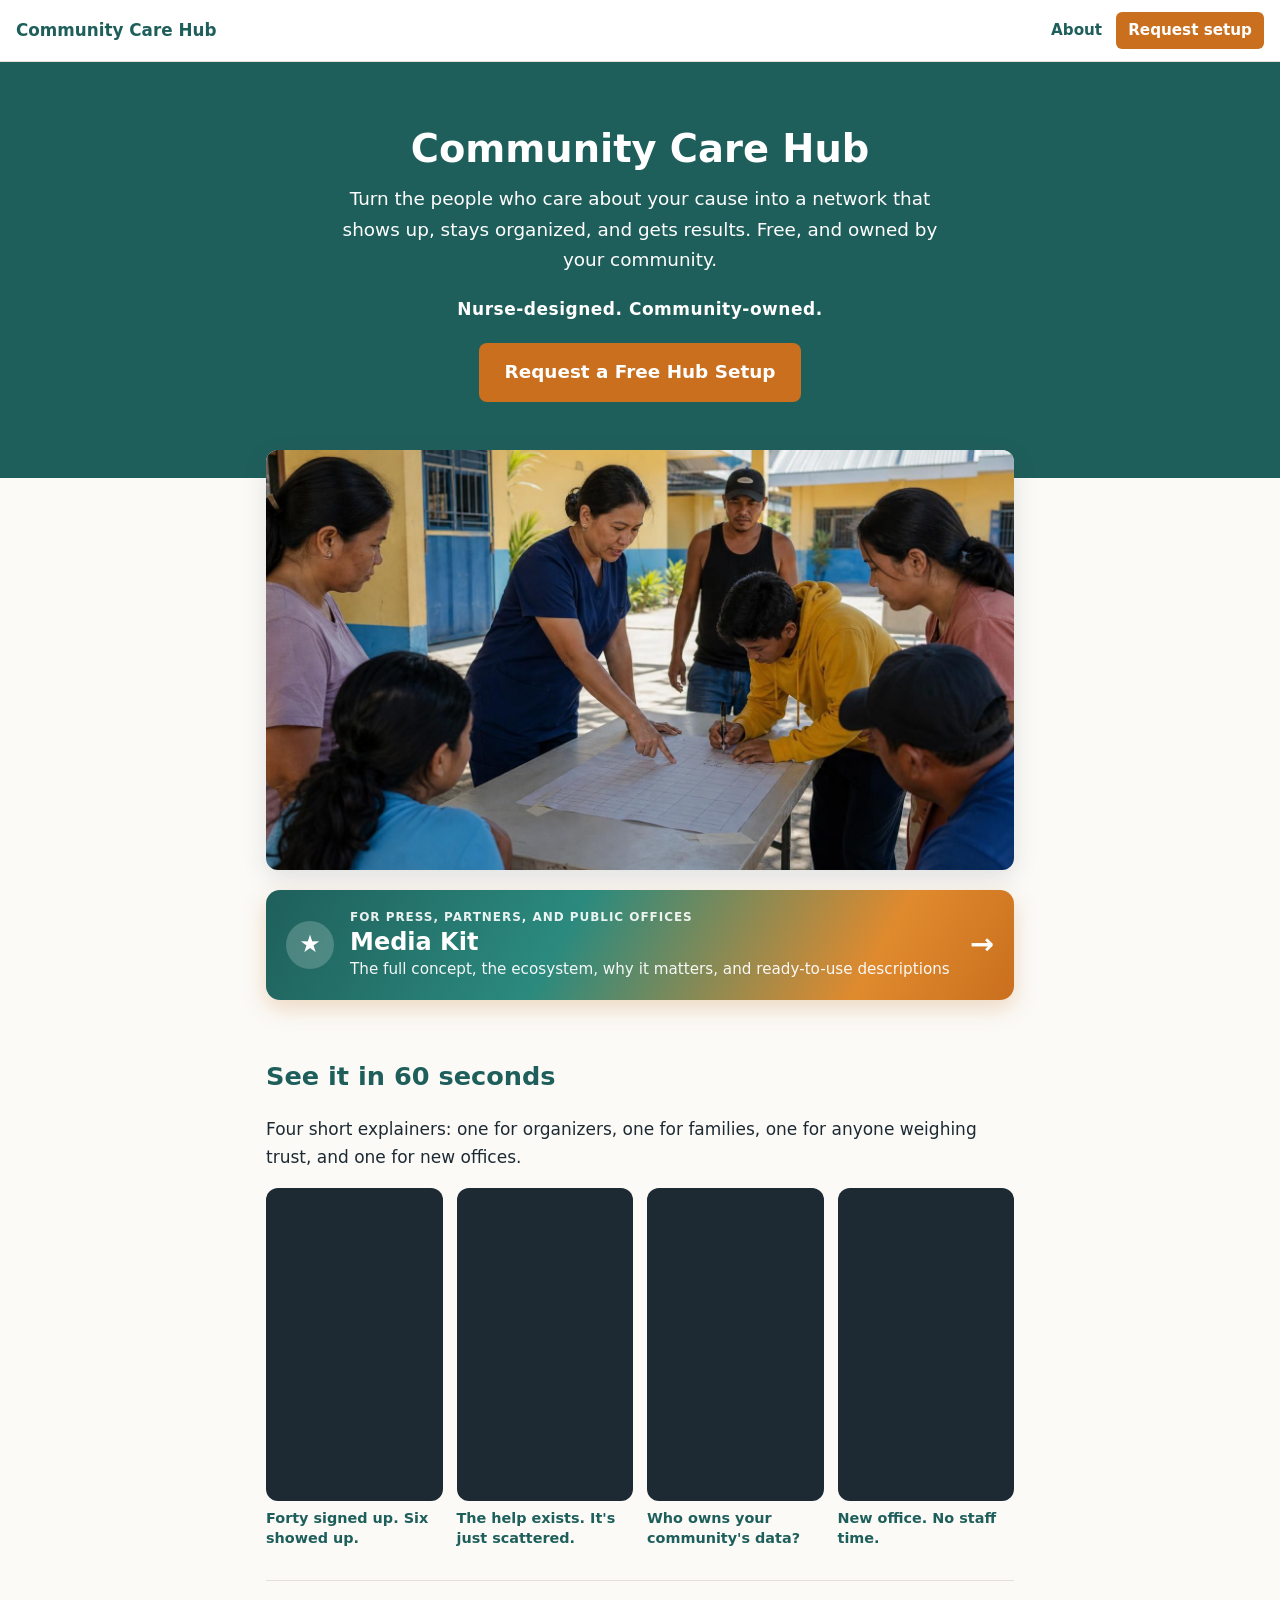
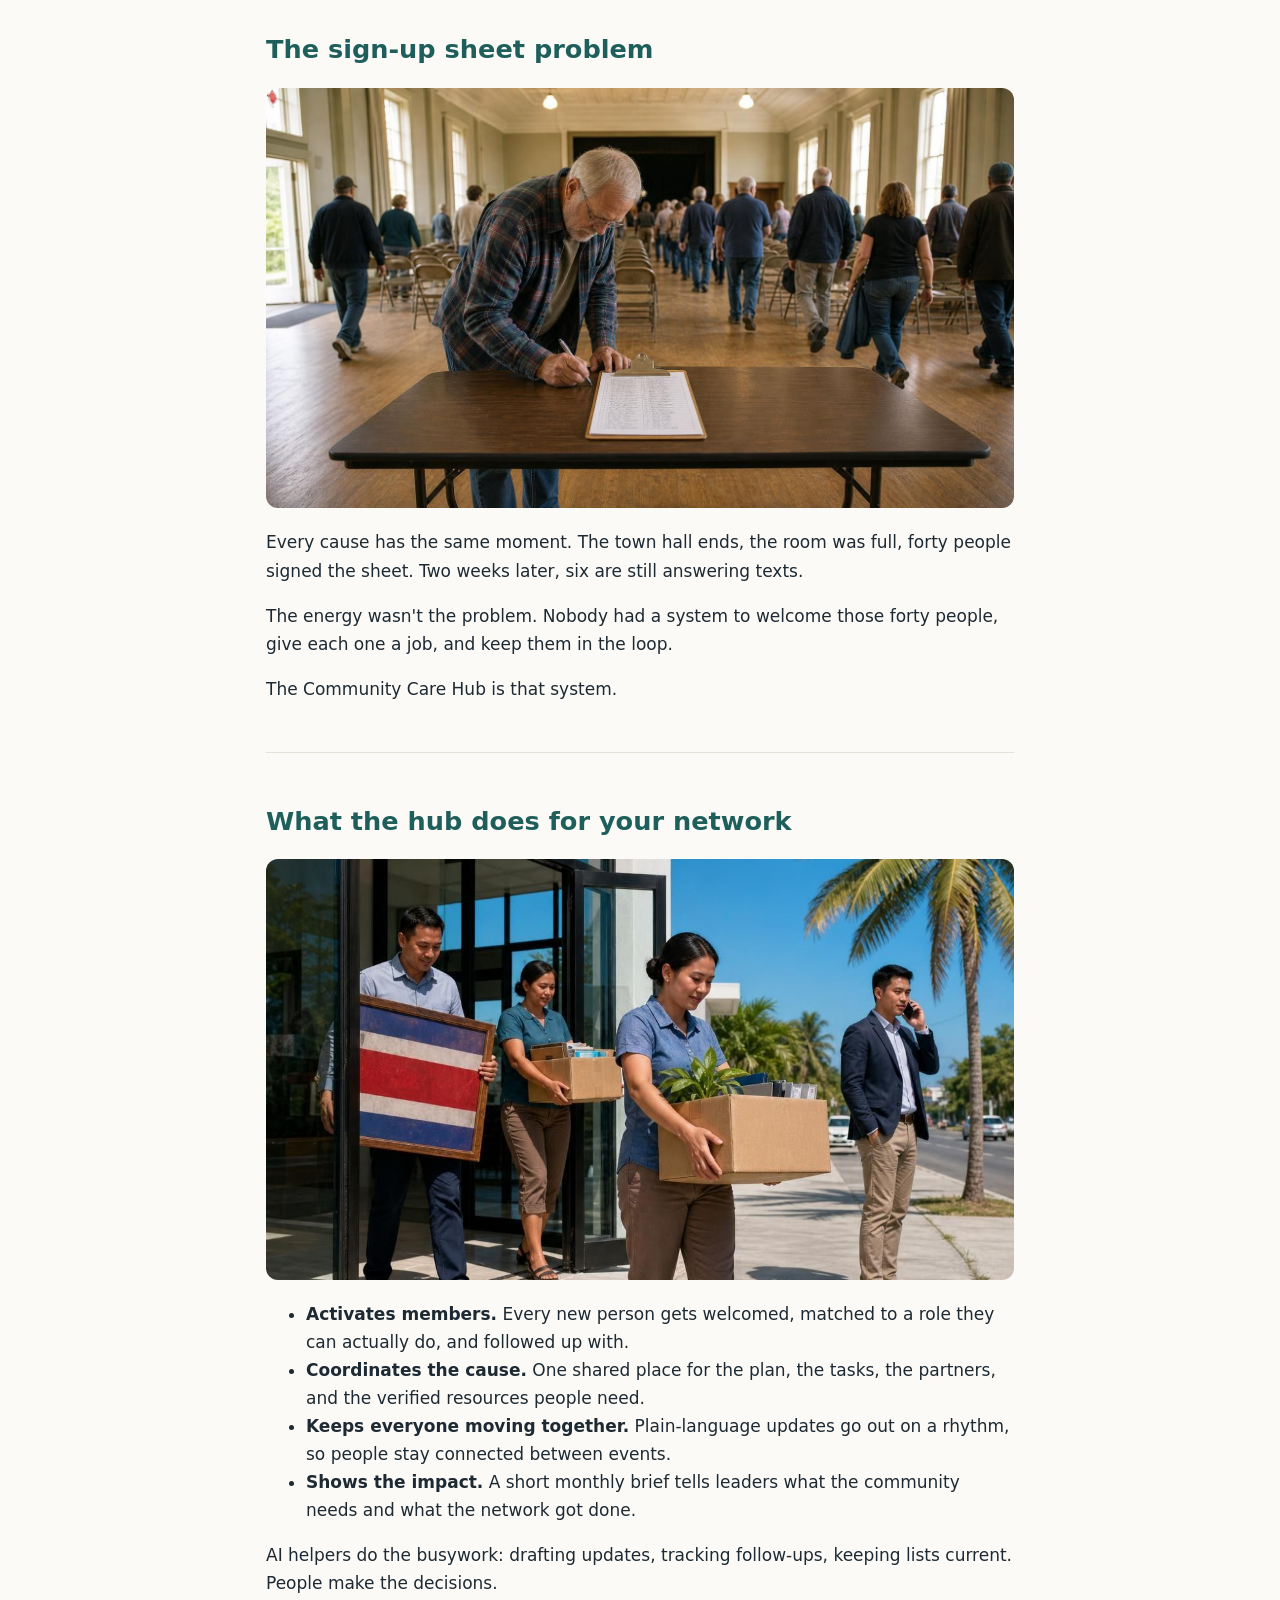
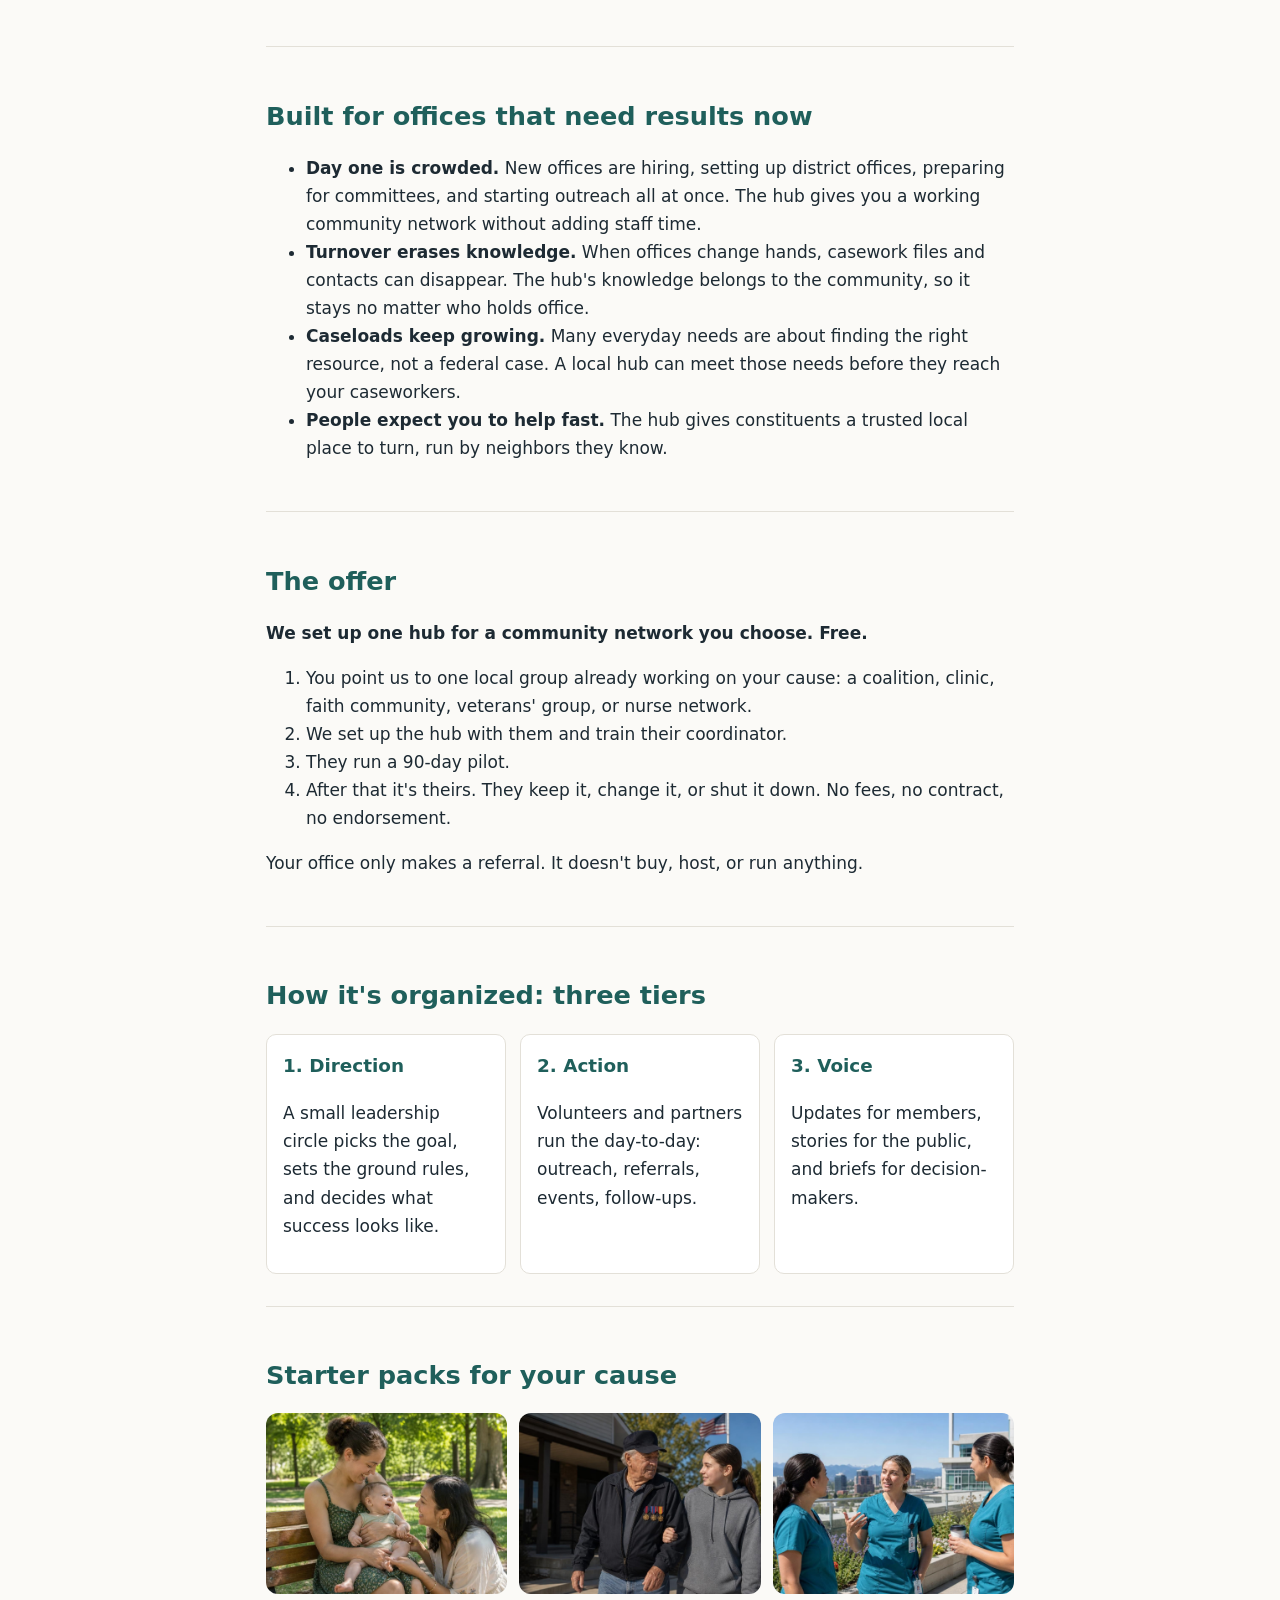
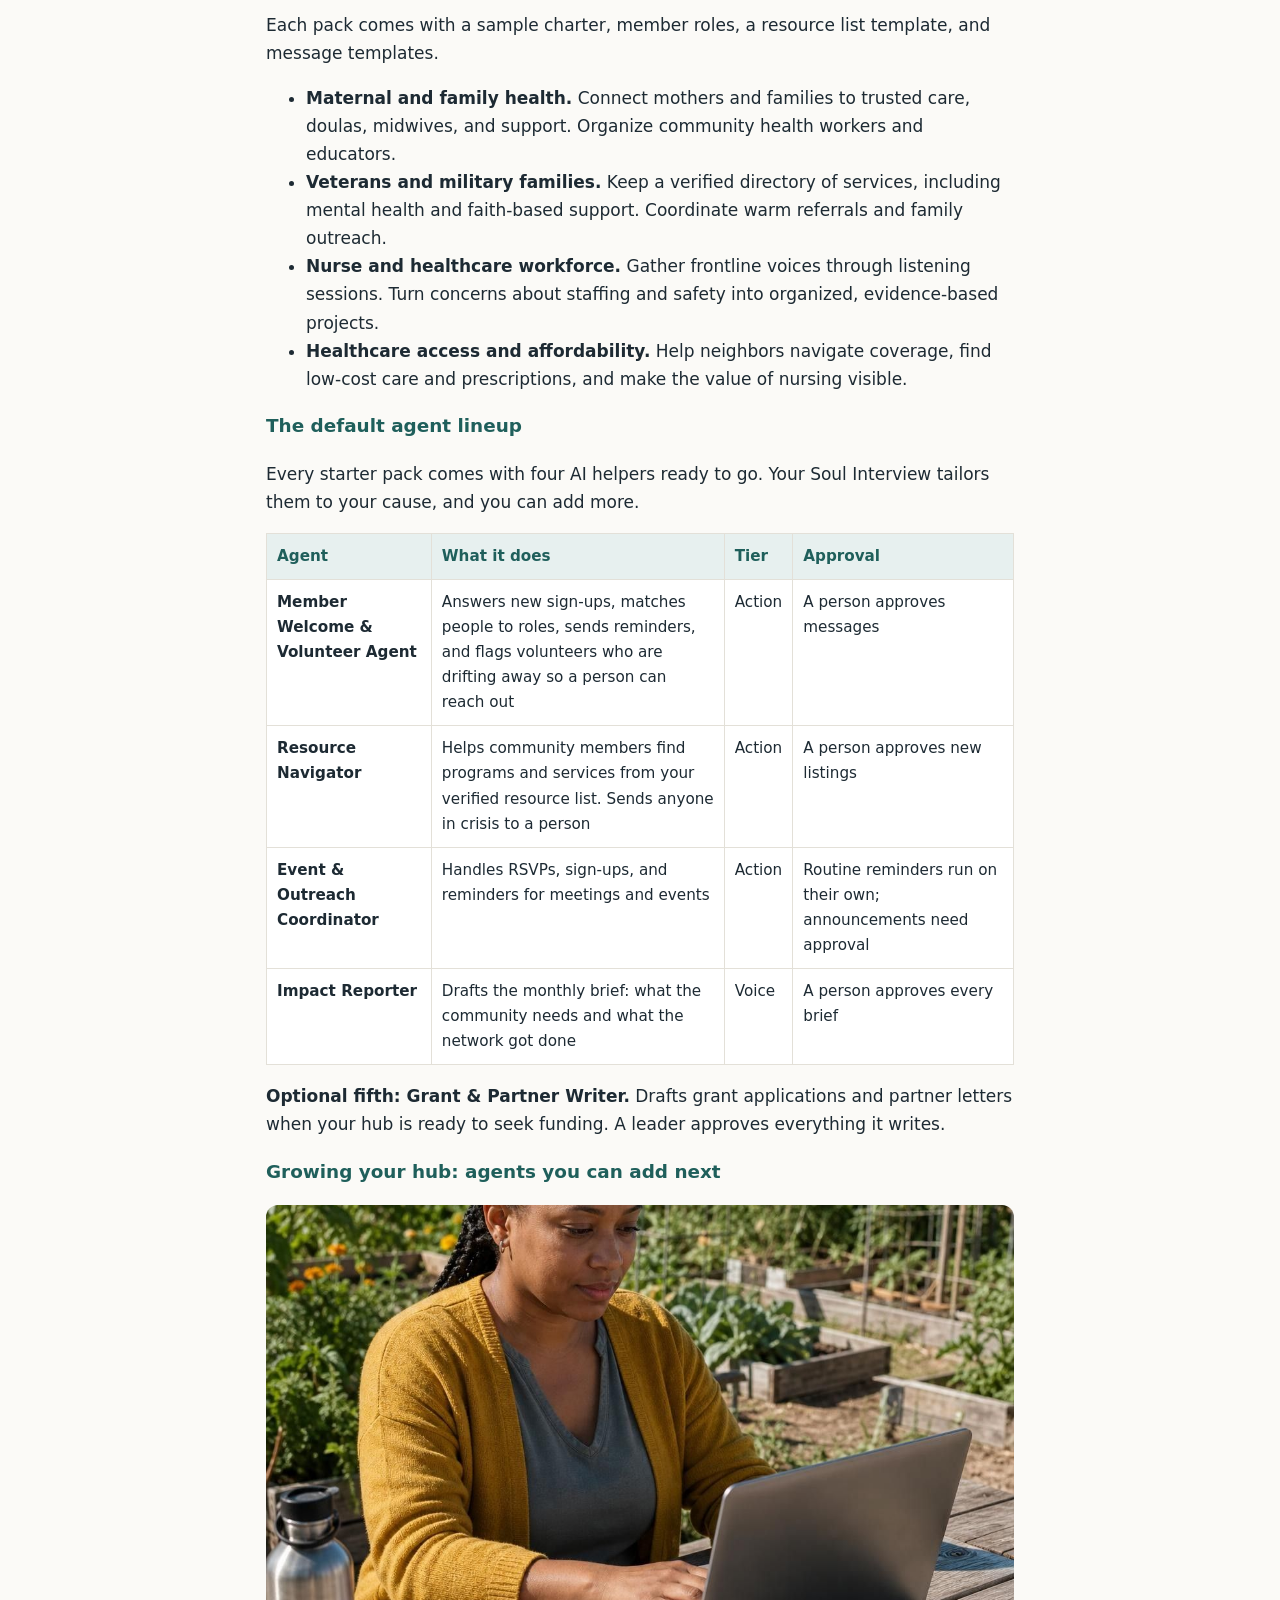
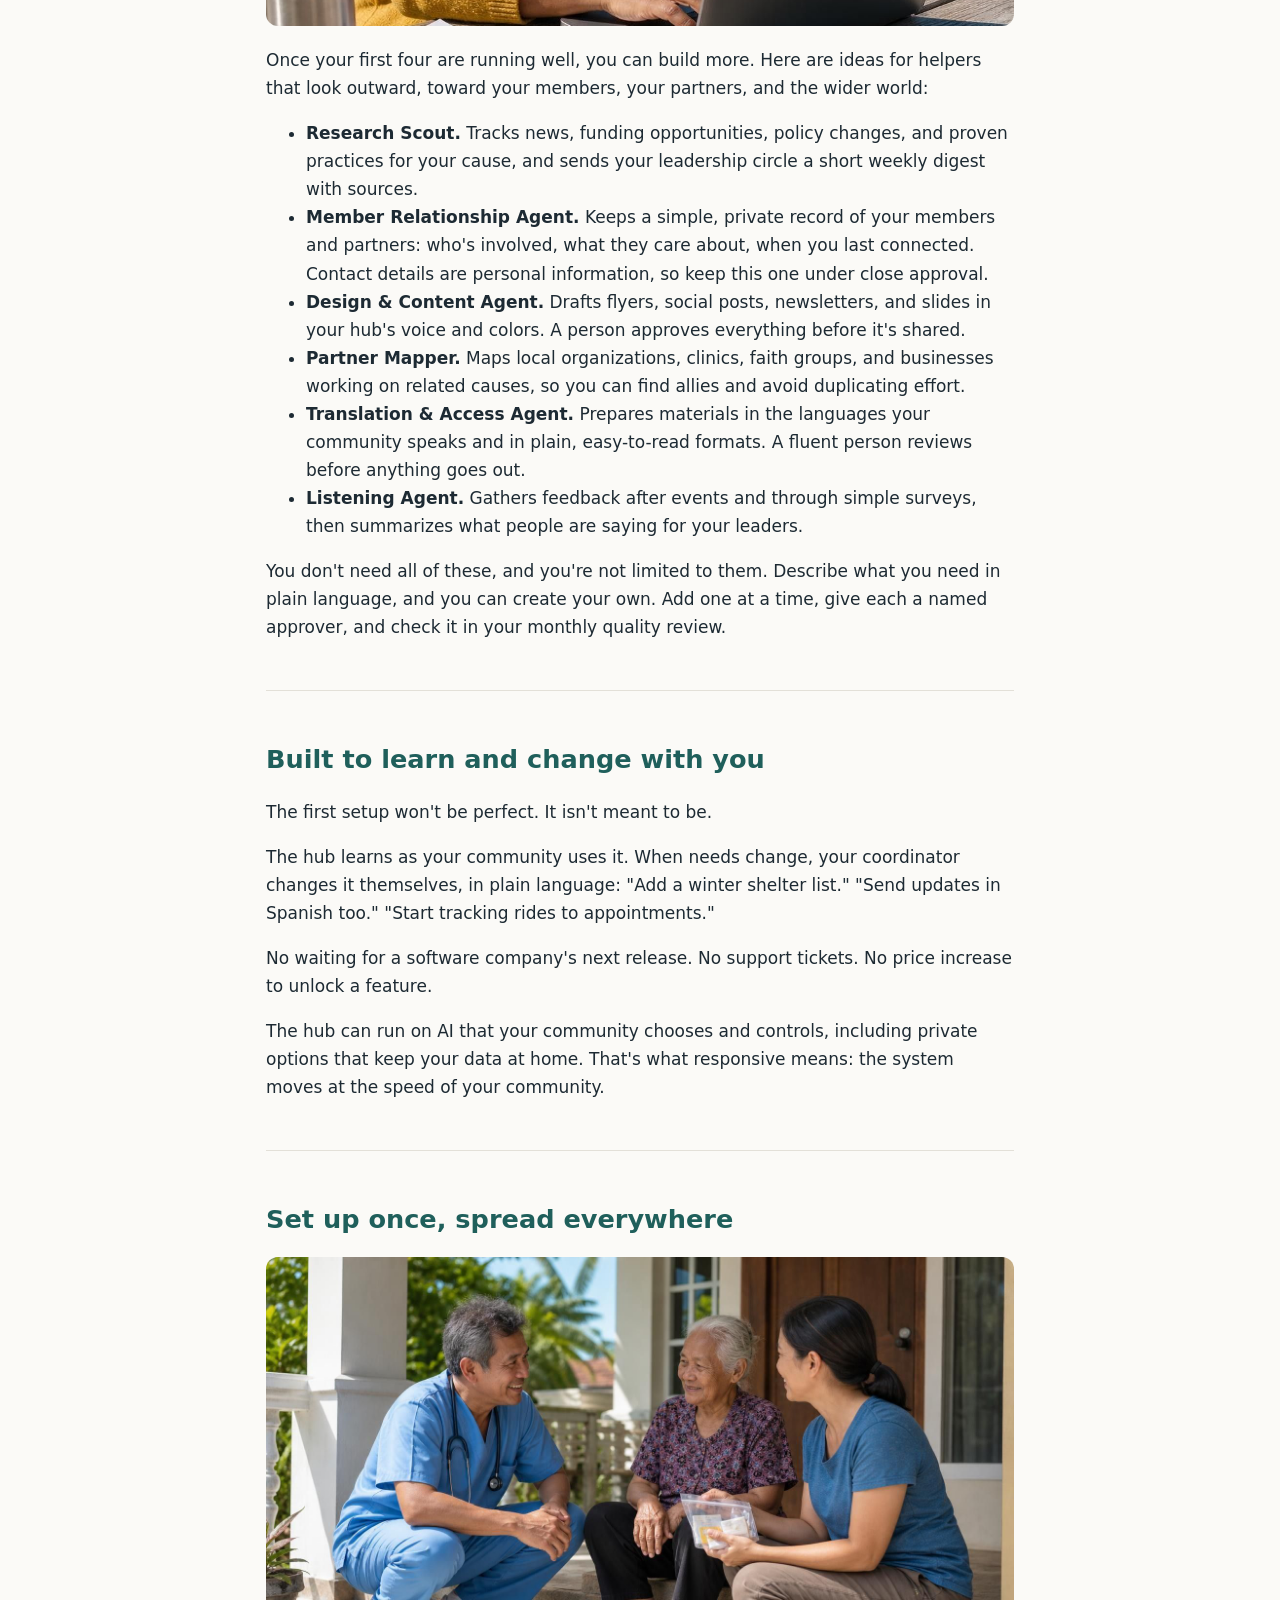
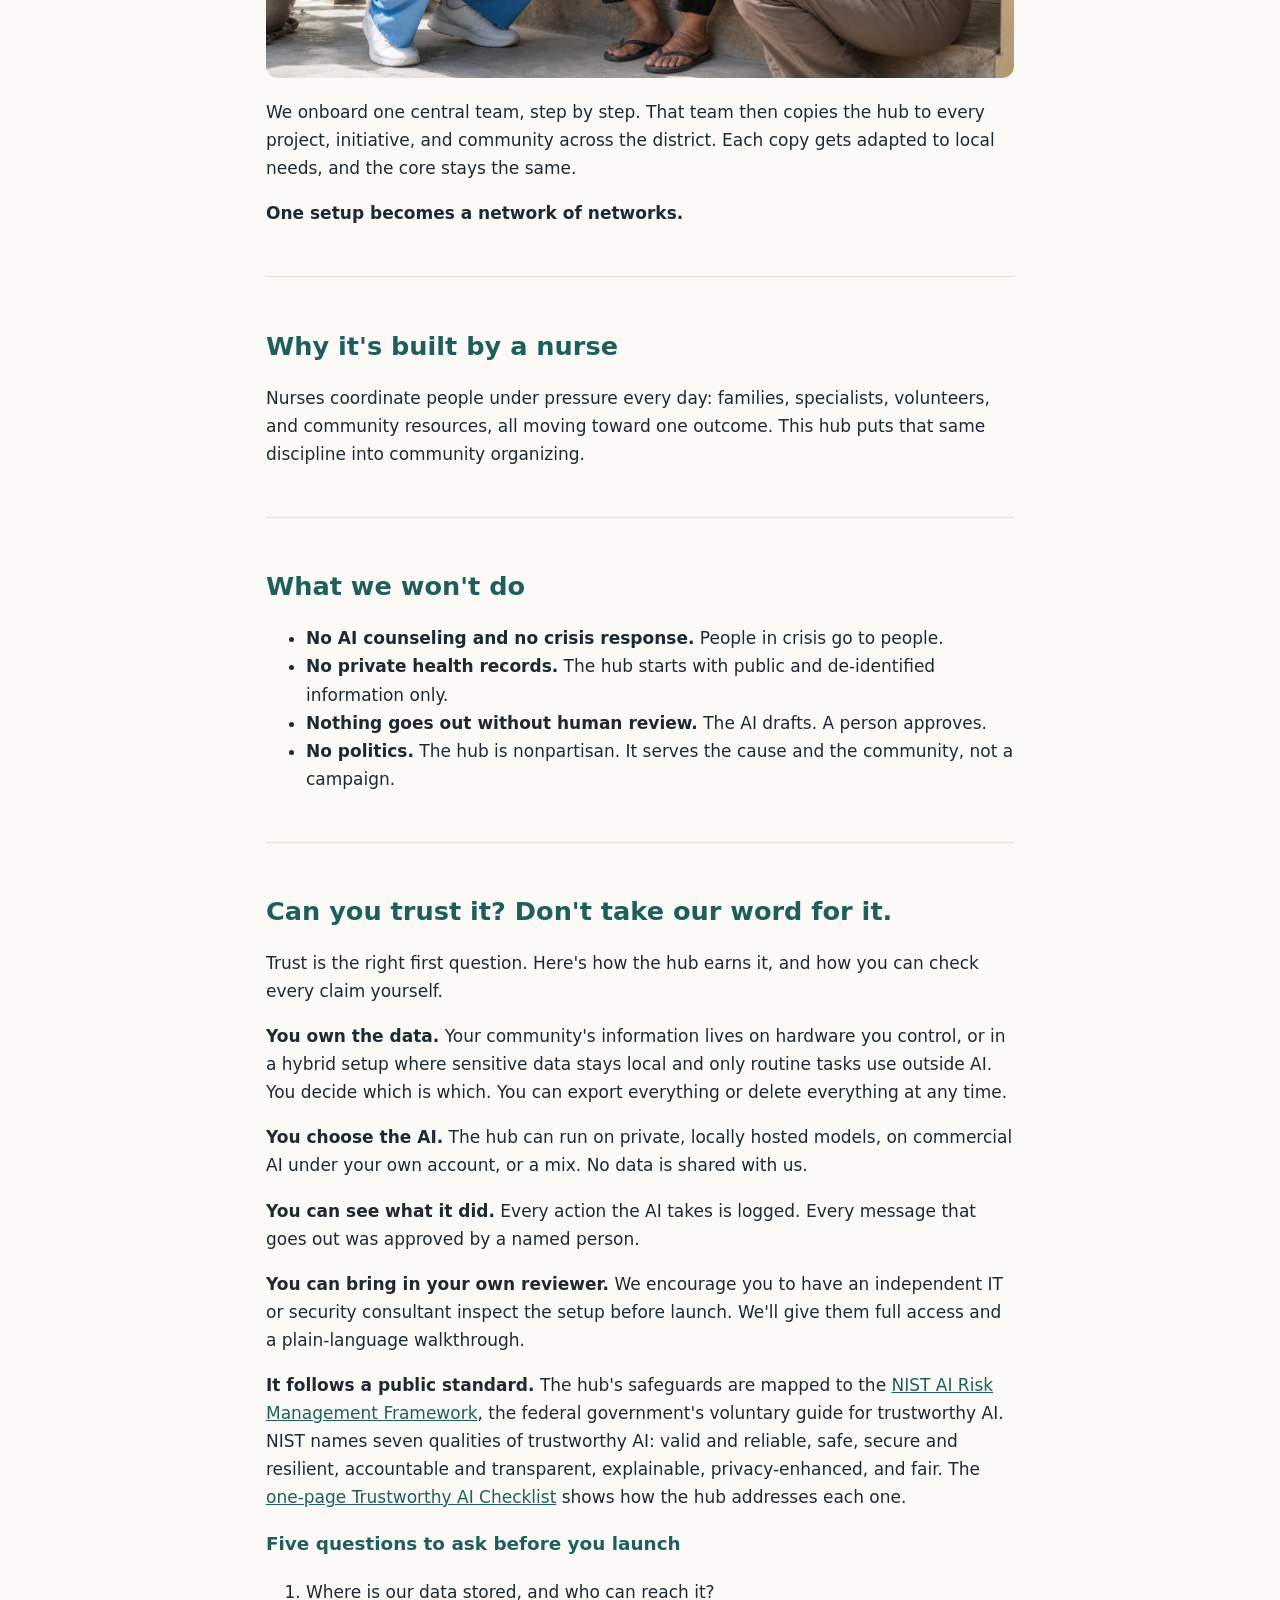
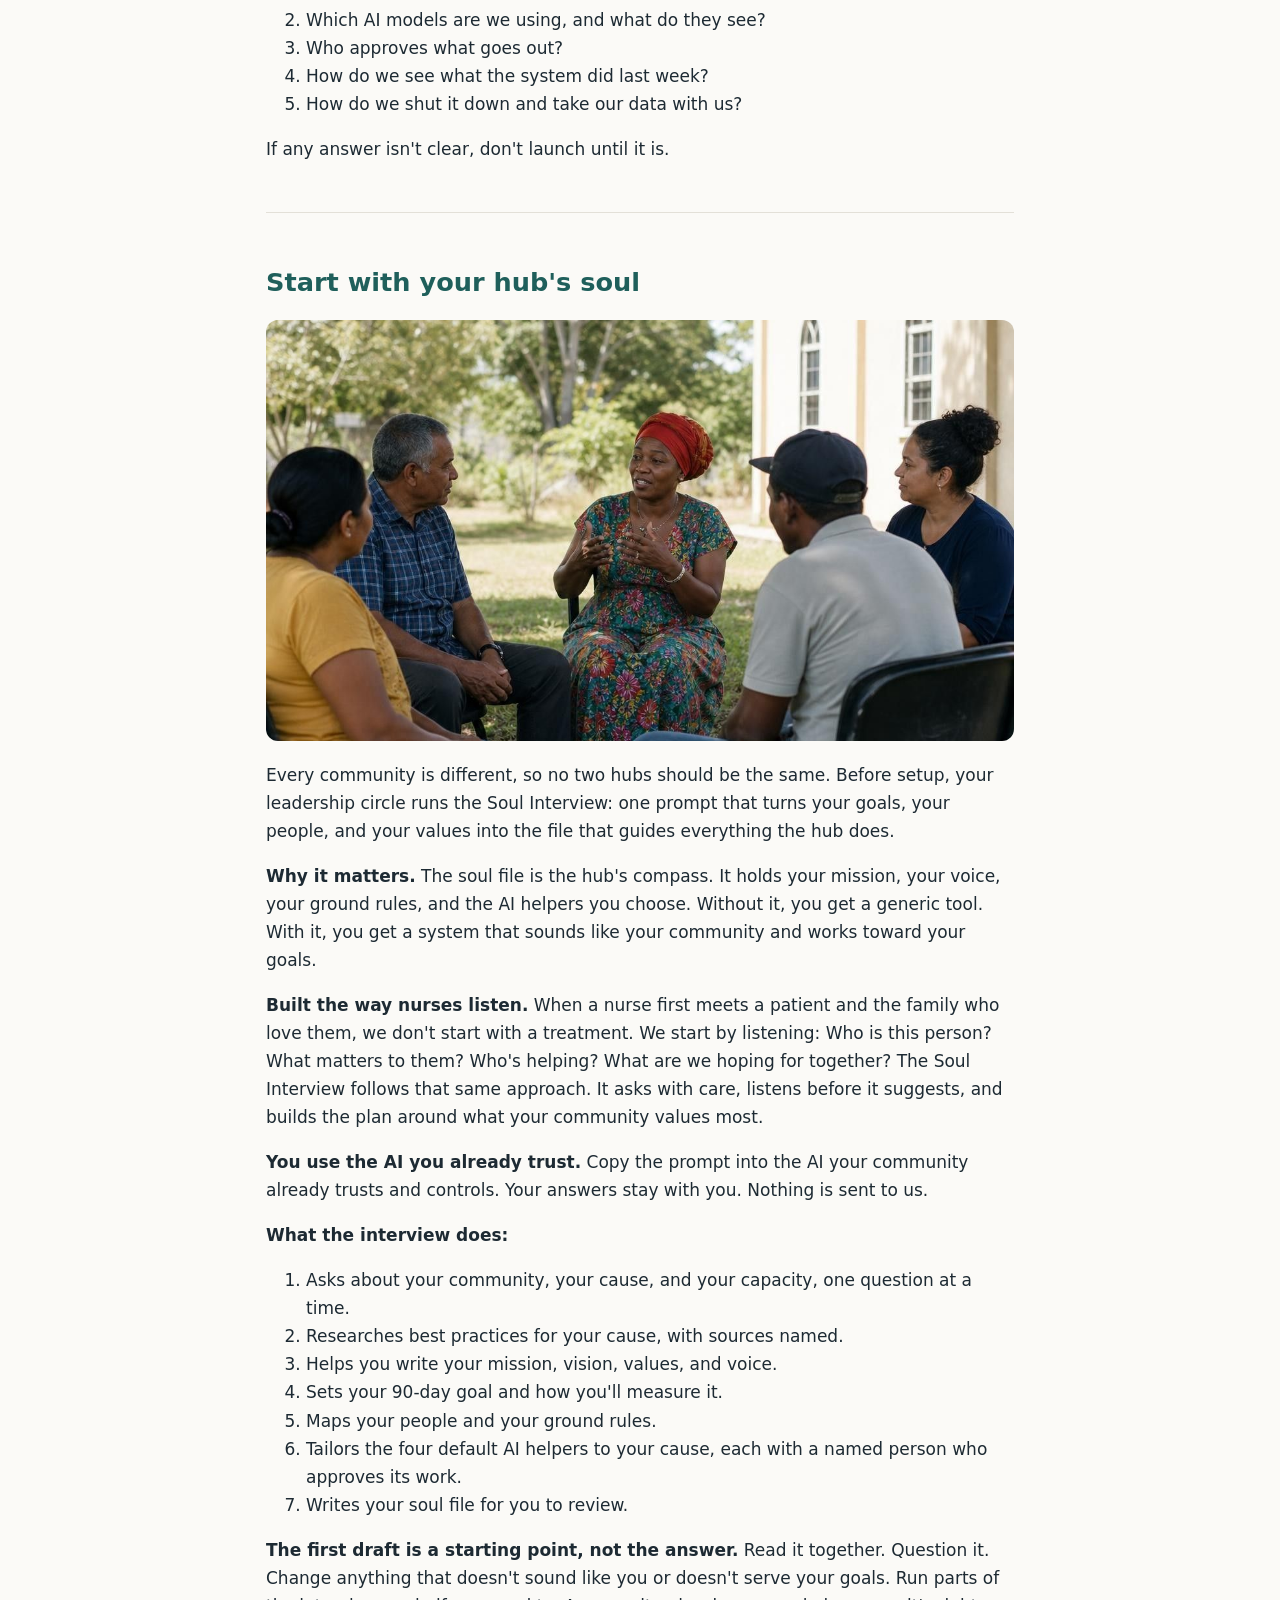
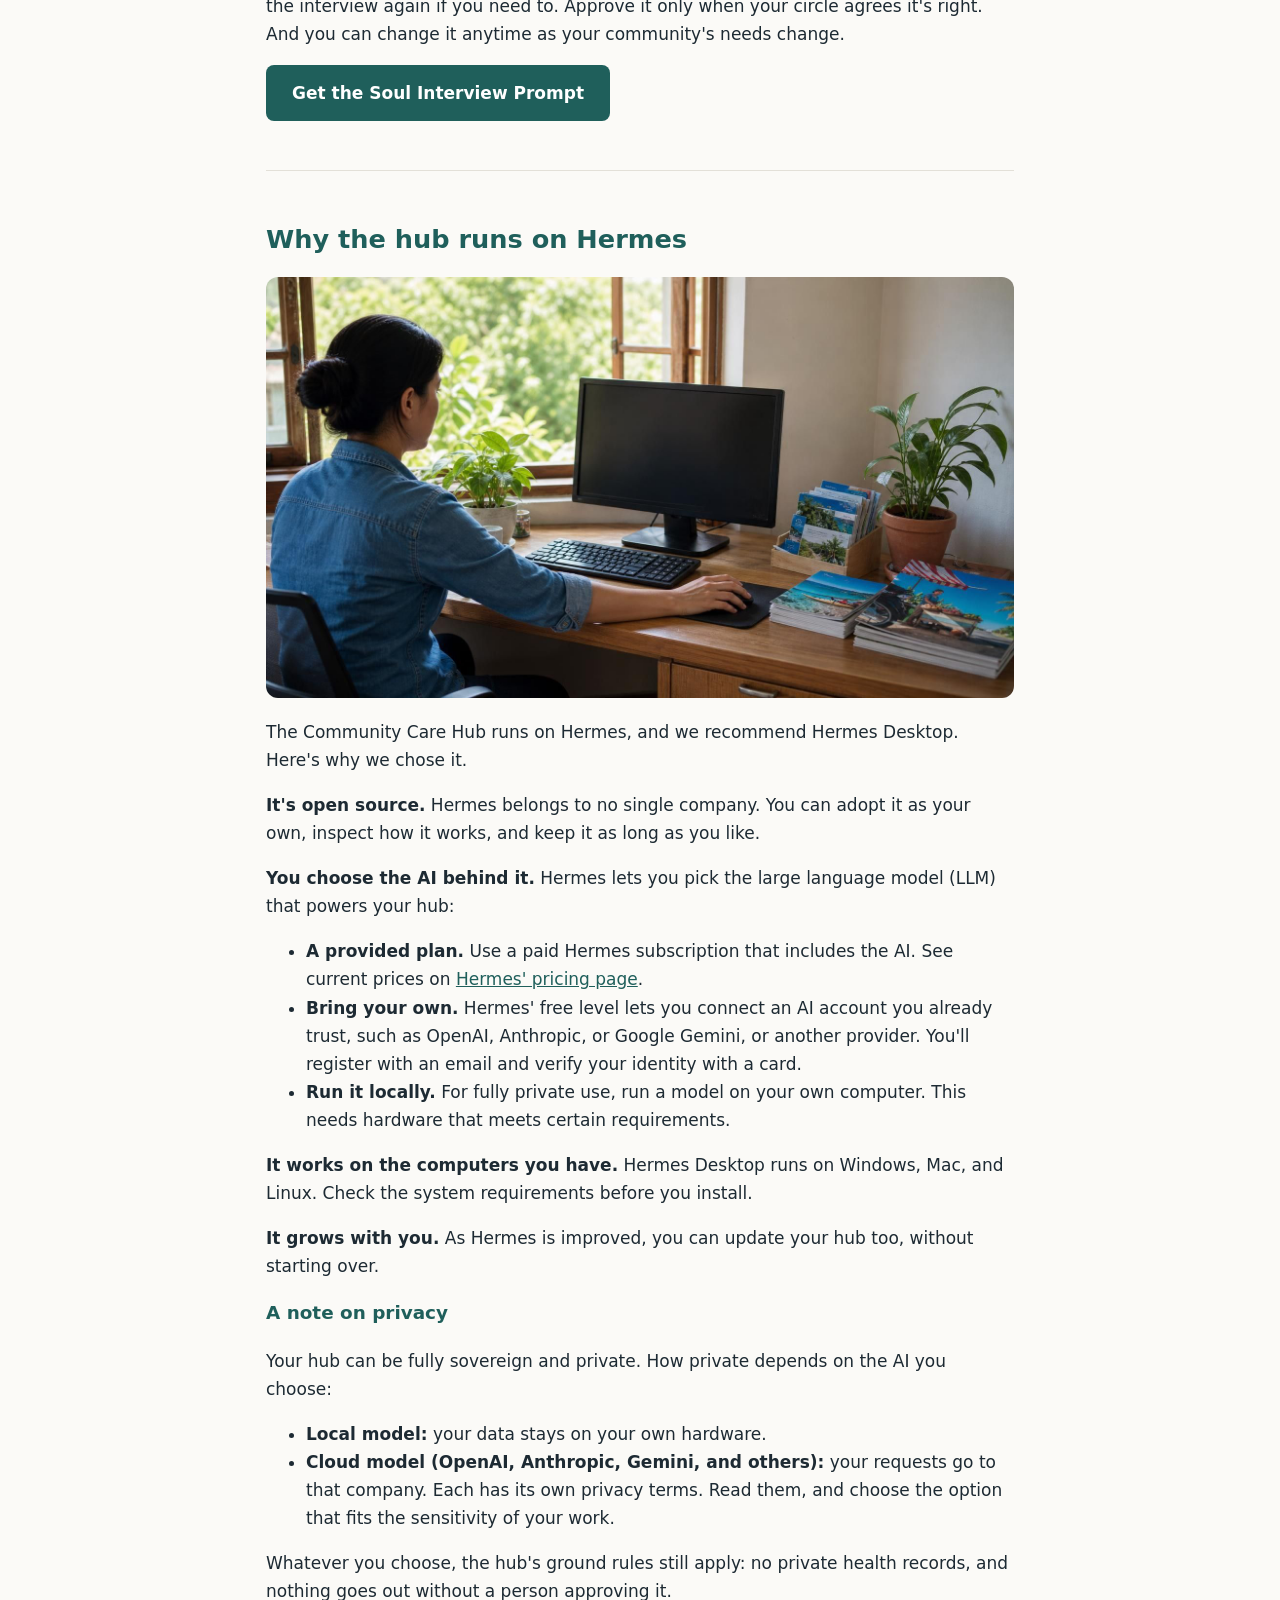
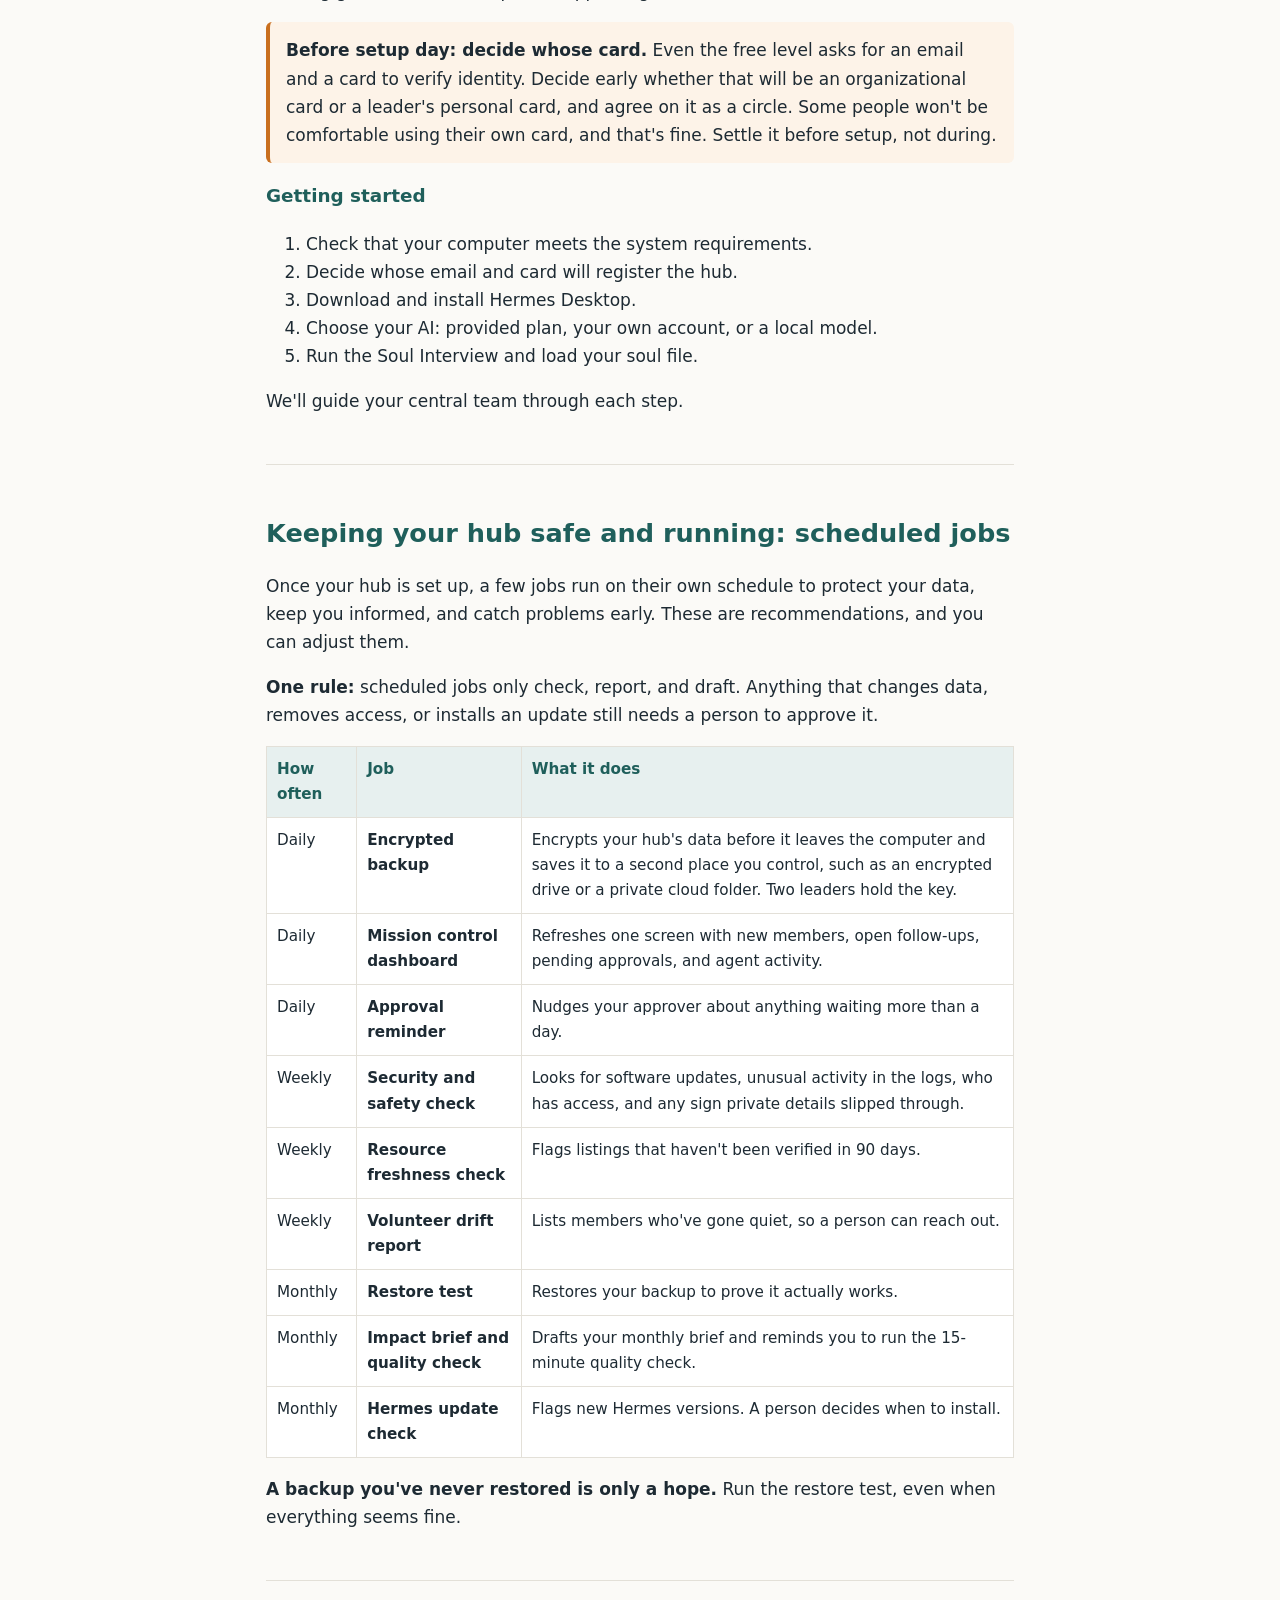
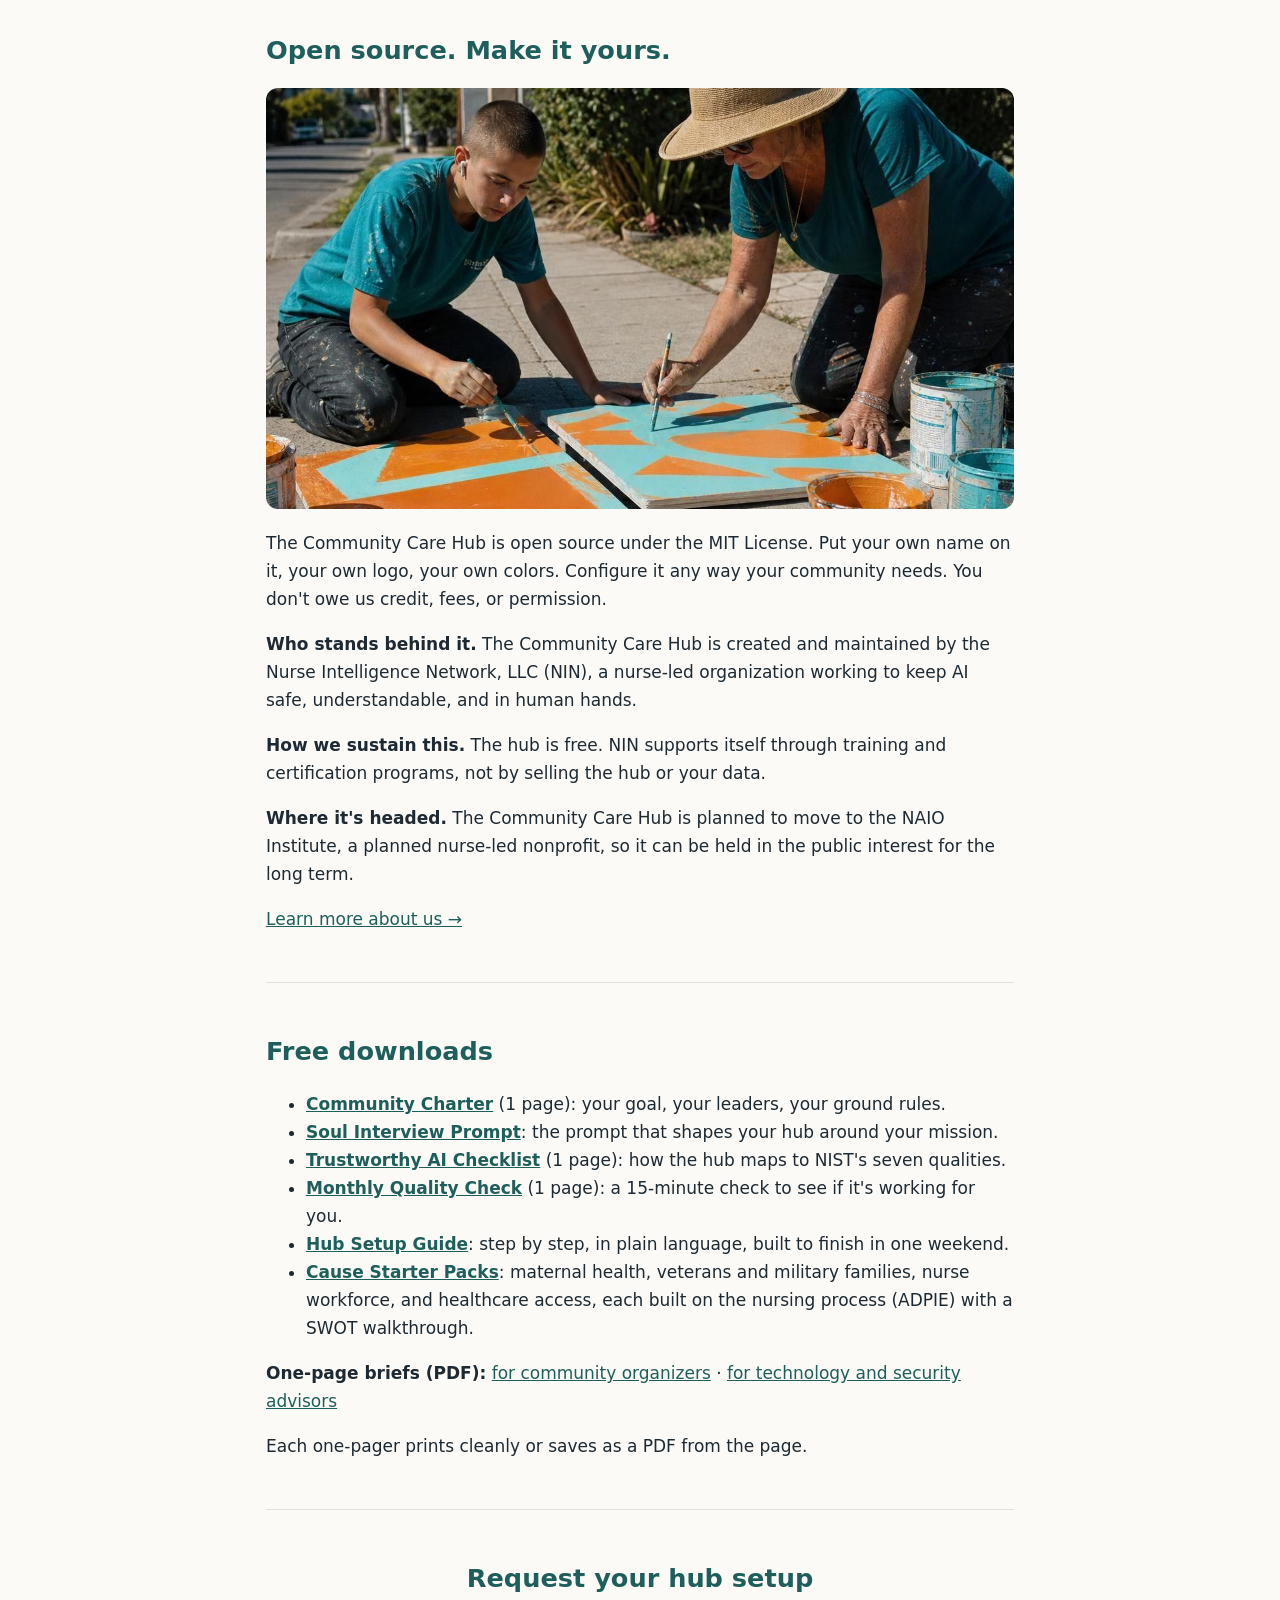
==== commit e8703a35: "Add one-page PDF briefs for organizers and technology advisors Co-Authored-By: Claude Opus 5.5 <nore" ====
--- a/index.html
+++ b/index.html
@@ -64,7 +64,8 @@
 
 <section><h2>Open source. Make it yours.</h2><figure class="fig"><img src="images/01M7H10KYC1AV9Q7B001V75NPJ.jpg" alt="" loading="lazy" decoding="async"></figure><p>The Community Care Hub is open source under the MIT License. Put your own name on it, your own logo, your own colors. Configure it any way your community needs. You don't owe us credit, fees, or permission.</p><p><b>Who stands behind it.</b> The Community Care Hub is created and maintained by the Nurse Intelligence Network, LLC (NIN), a nurse-led organization working to keep AI safe, understandable, and in human hands.</p><p><b>How we sustain this.</b> The hub is free. NIN supports itself through training and certification programs, not by selling the hub or your data.</p><p><b>Where it's headed.</b> The Community Care Hub is planned to move to the NAIO Institute, a planned nurse-led nonprofit, so it can be held in the public interest for the long term.</p><p><a href="about.html">Learn more about us &rarr;</a></p></section>
 
-<section id="downloads"><h2>Free downloads</h2><ul><li><a href="charter.html"><b>Community Charter</b></a> (1 page): your goal, your leaders, your ground rules.</li><li><a href="soul-interview-prompt.md"><b>Soul Interview Prompt</b></a>: the prompt that shapes your hub around your mission.</li><li><a href="checklist.html"><b>Trustworthy AI Checklist</b></a> (1 page): how the hub maps to NIST's seven qualities.</li><li><a href="quality-check.html"><b>Monthly Quality Check</b></a> (1 page): a 15-minute check to see if it's working for you.</li><li><a href="setup-guide.html"><b>Hub Setup Guide</b></a>: step by step, in plain language, built to finish in one weekend.</li><li><a href="starter-packs.html"><b>Cause Starter Packs</b></a>: maternal health, veterans and military families, nurse workforce, and healthcare access, each built on the nursing process (ADPIE) with a SWOT walkthrough.</li></ul><p>Each one-pager prints cleanly or saves as a PDF from the page.</p></section>
+<section id="downloads"><h2>Free downloads</h2><ul><li><a href="charter.html"><b>Community Charter</b></a> (1 page): your goal, your leaders, your ground rules.</li><li><a href="soul-interview-prompt.md"><b>Soul Interview Prompt</b></a>: the prompt that shapes your hub around your mission.</li><li><a href="checklist.html"><b>Trustworthy AI Checklist</b></a> (1 page): how the hub maps to NIST's seven qualities.</li><li><a href="quality-check.html"><b>Monthly Quality Check</b></a> (1 page): a 15-minute check to see if it's working for you.</li><li><a href="setup-guide.html"><b>Hub Setup Guide</b></a>: step by step, in plain language, built to finish in one weekend.</li><li><a href="starter-packs.html"><b>Cause Starter Packs</b></a>: maternal health, veterans and military families, nurse workforce, and healthcare access, each built on the nursing process (ADPIE) with a SWOT walkthrough.</li></ul><p><b>One-page briefs (PDF):</b> <a href="briefs/brief-community-organizers.pdf">for community organizers</a> &middot; <a href="briefs/brief-technology-advisors.pdf">for technology and security advisors</a></p>
+<p>Each one-pager prints cleanly or saves as a PDF from the page.</p></section>
 
 <section class="cta"><h2>Request your hub setup</h2><p>Tell us which community network you'd like to start with. We'll reach out within a week.</p><p><a class="btn" href="https://form.jotform.com/263173142192048">Request a Hub Setup</a></p></section>
 
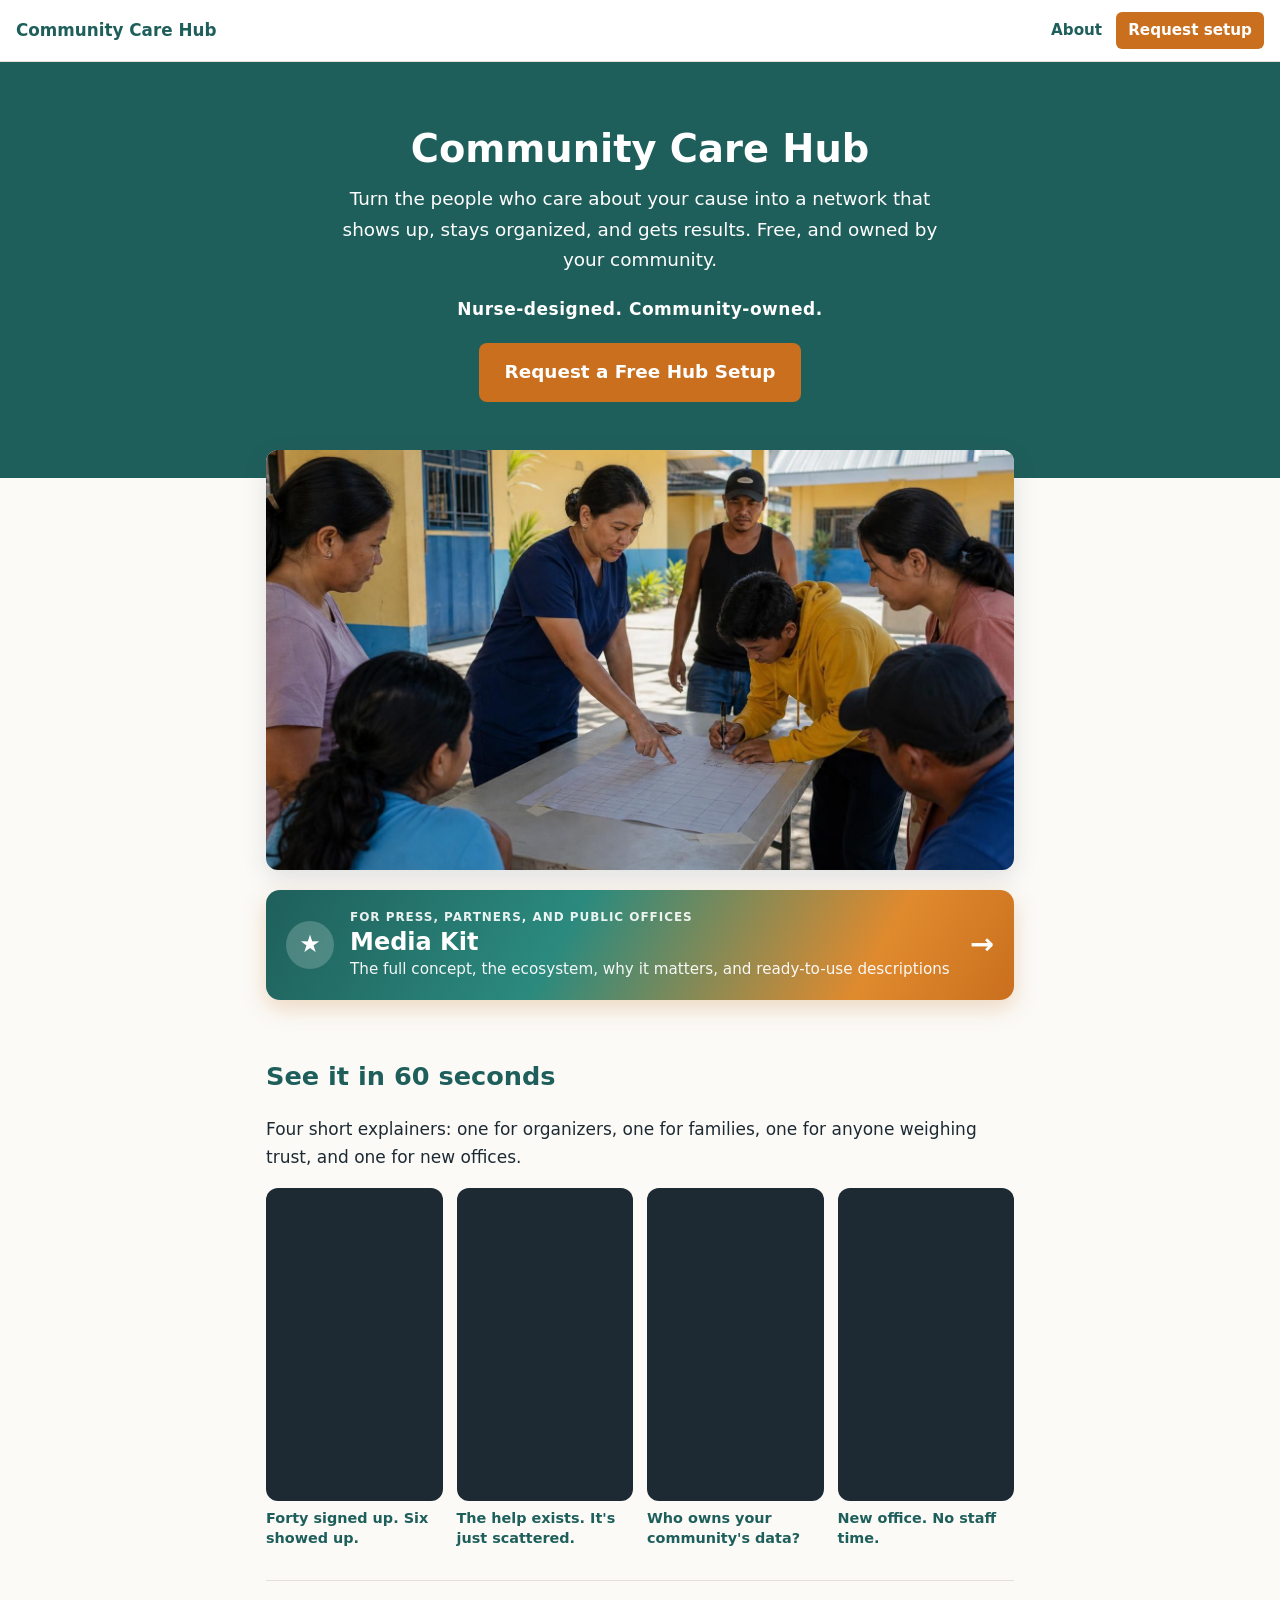
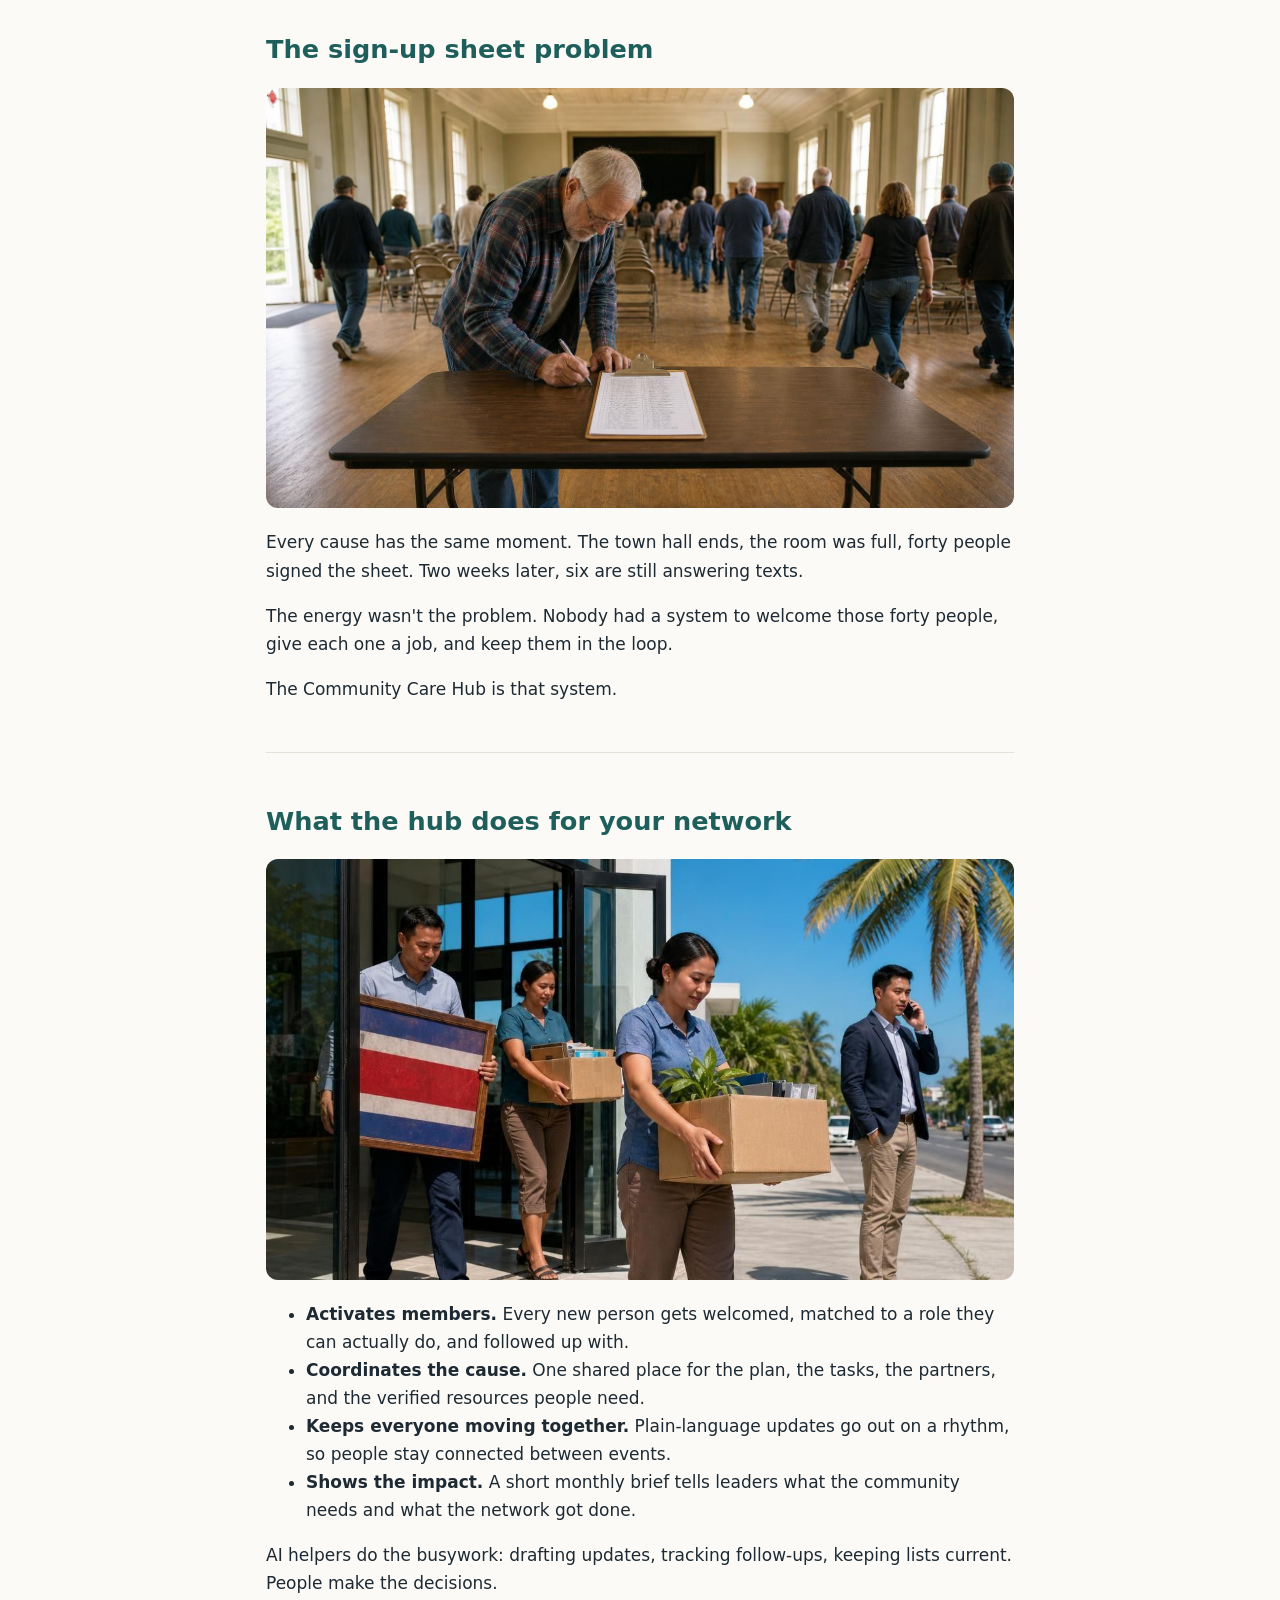
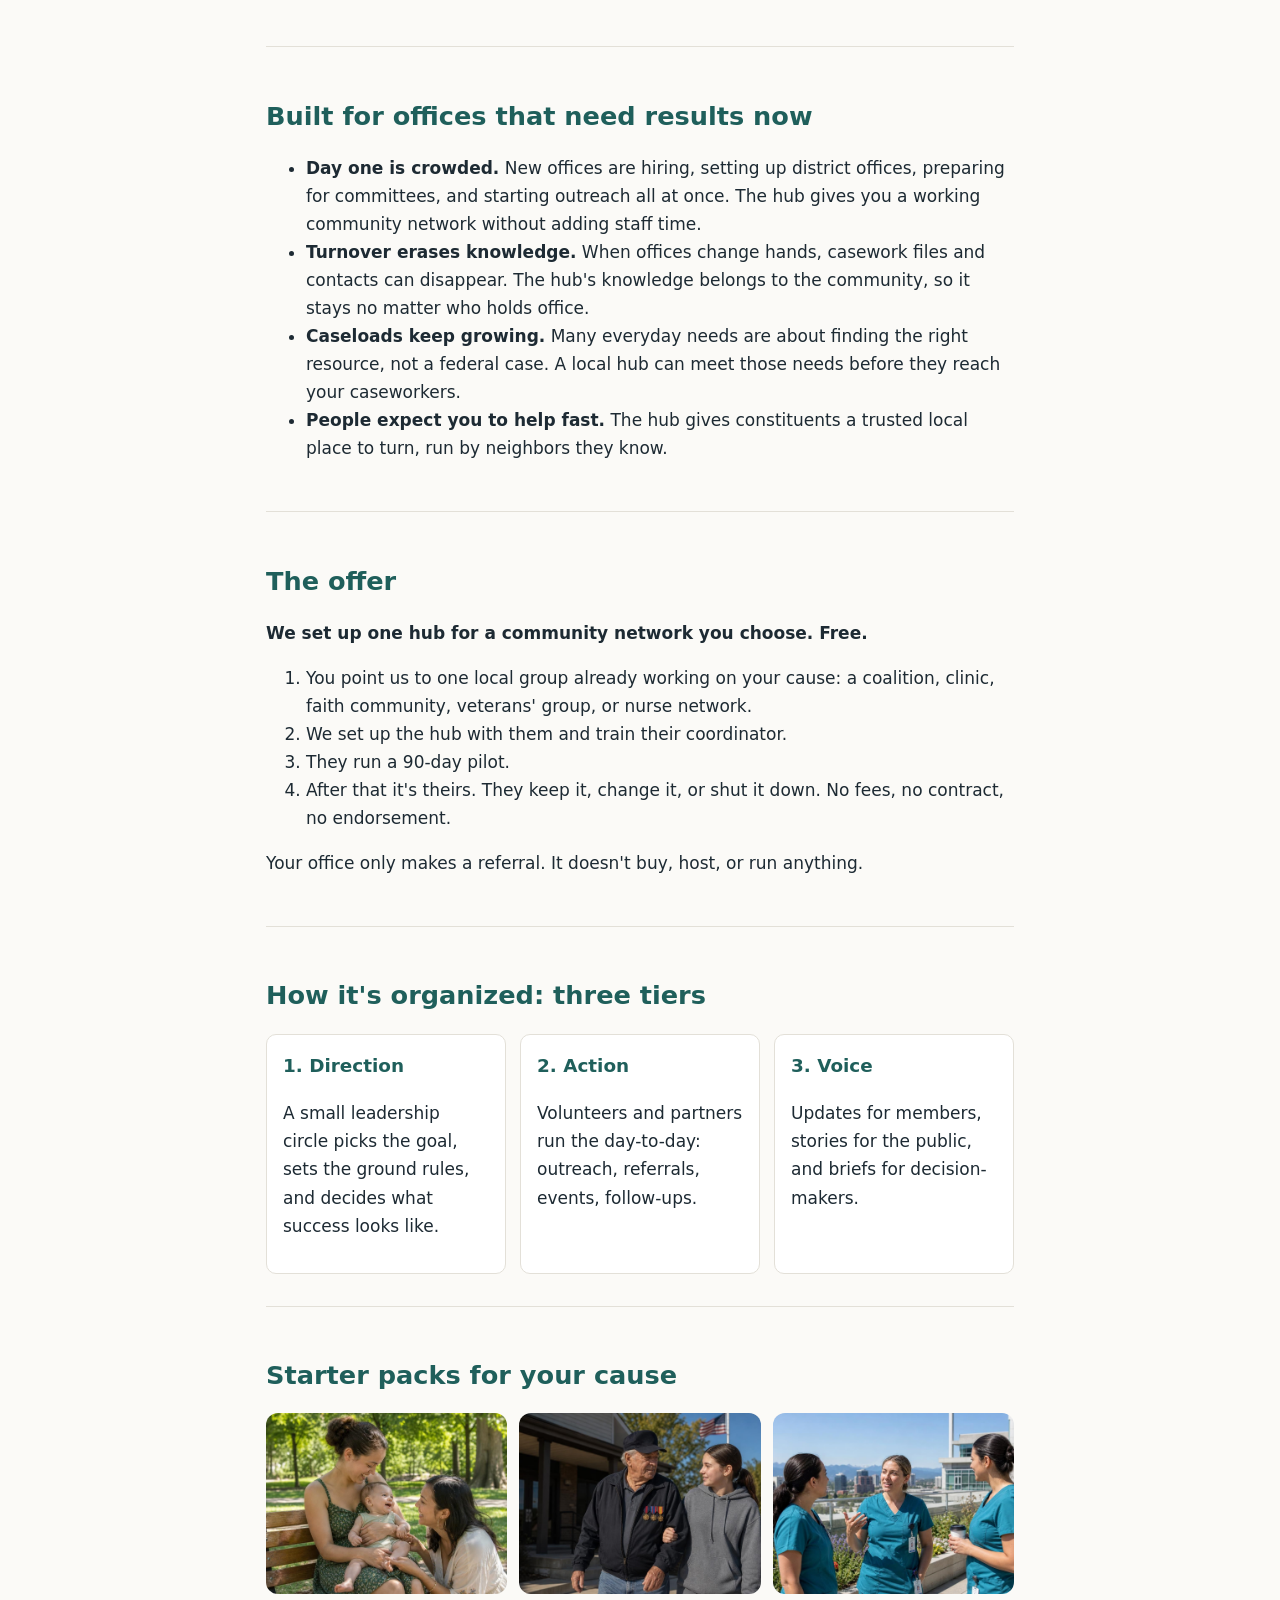
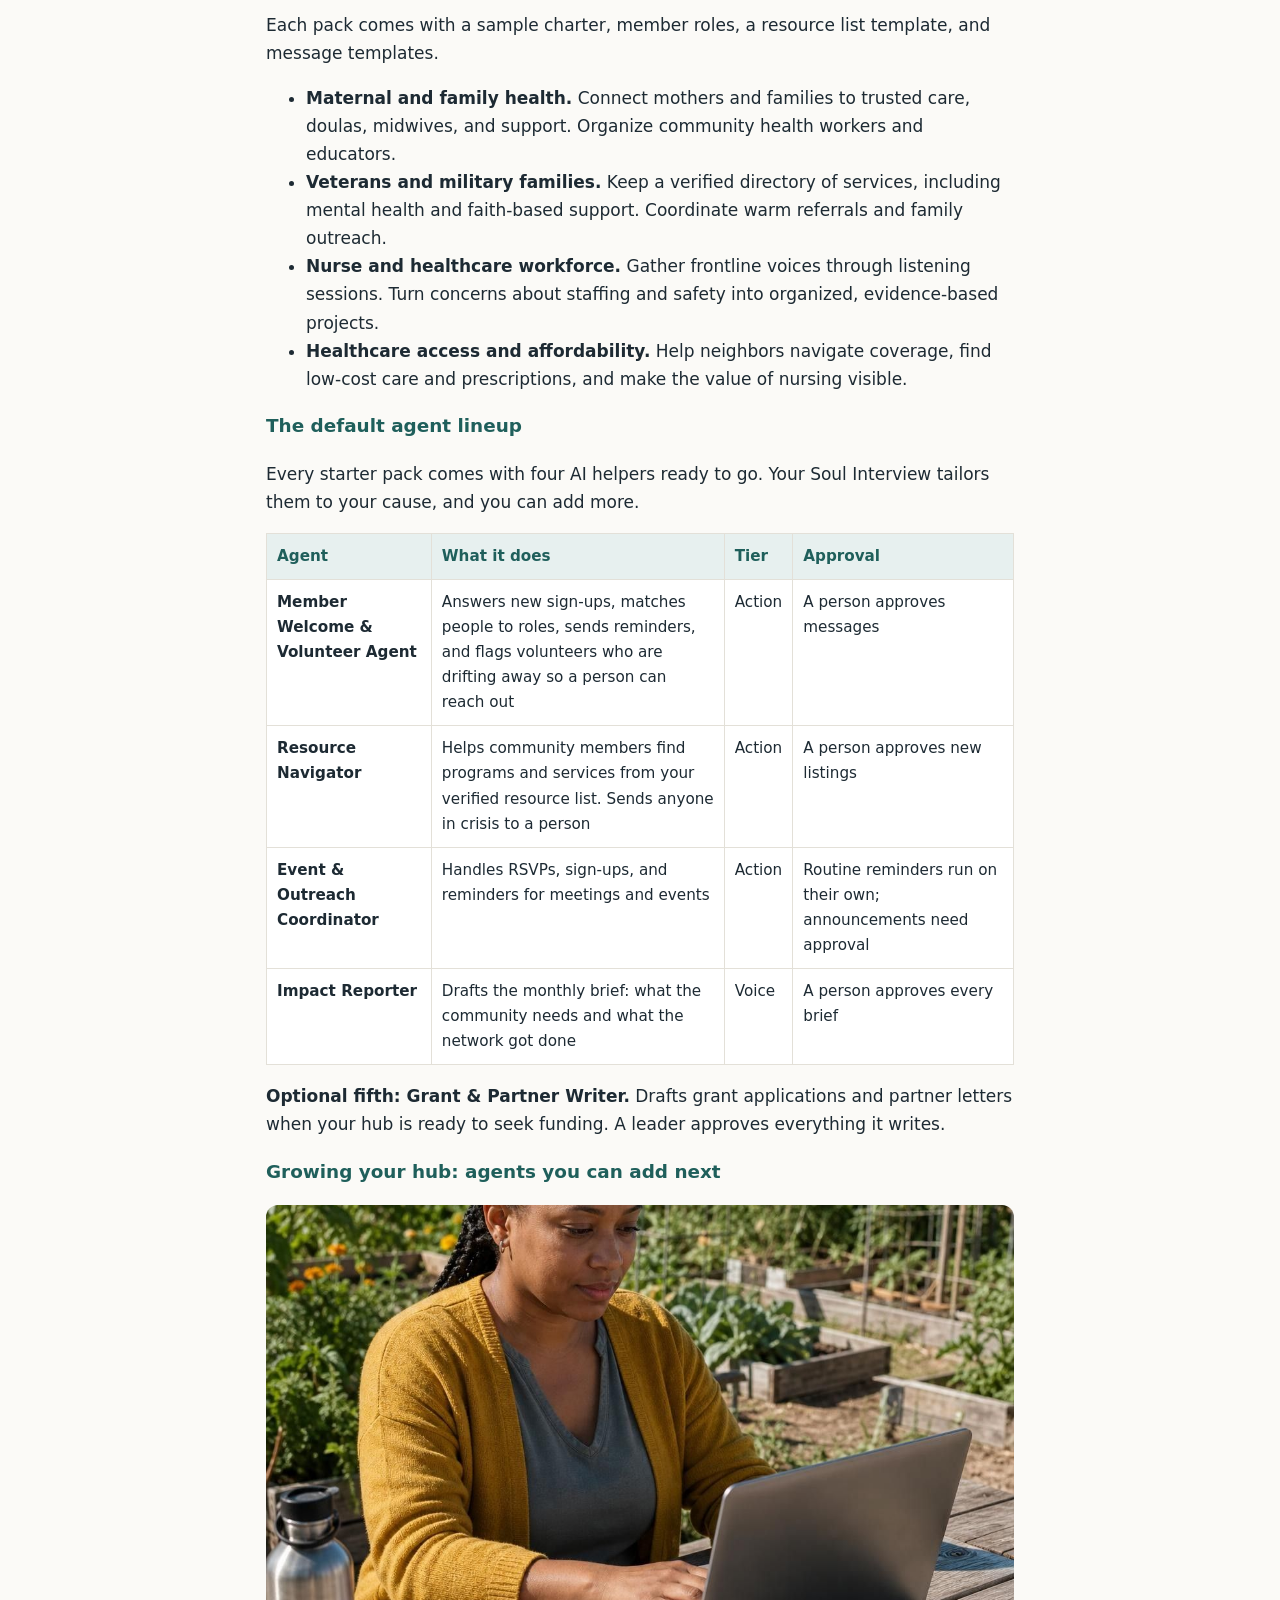
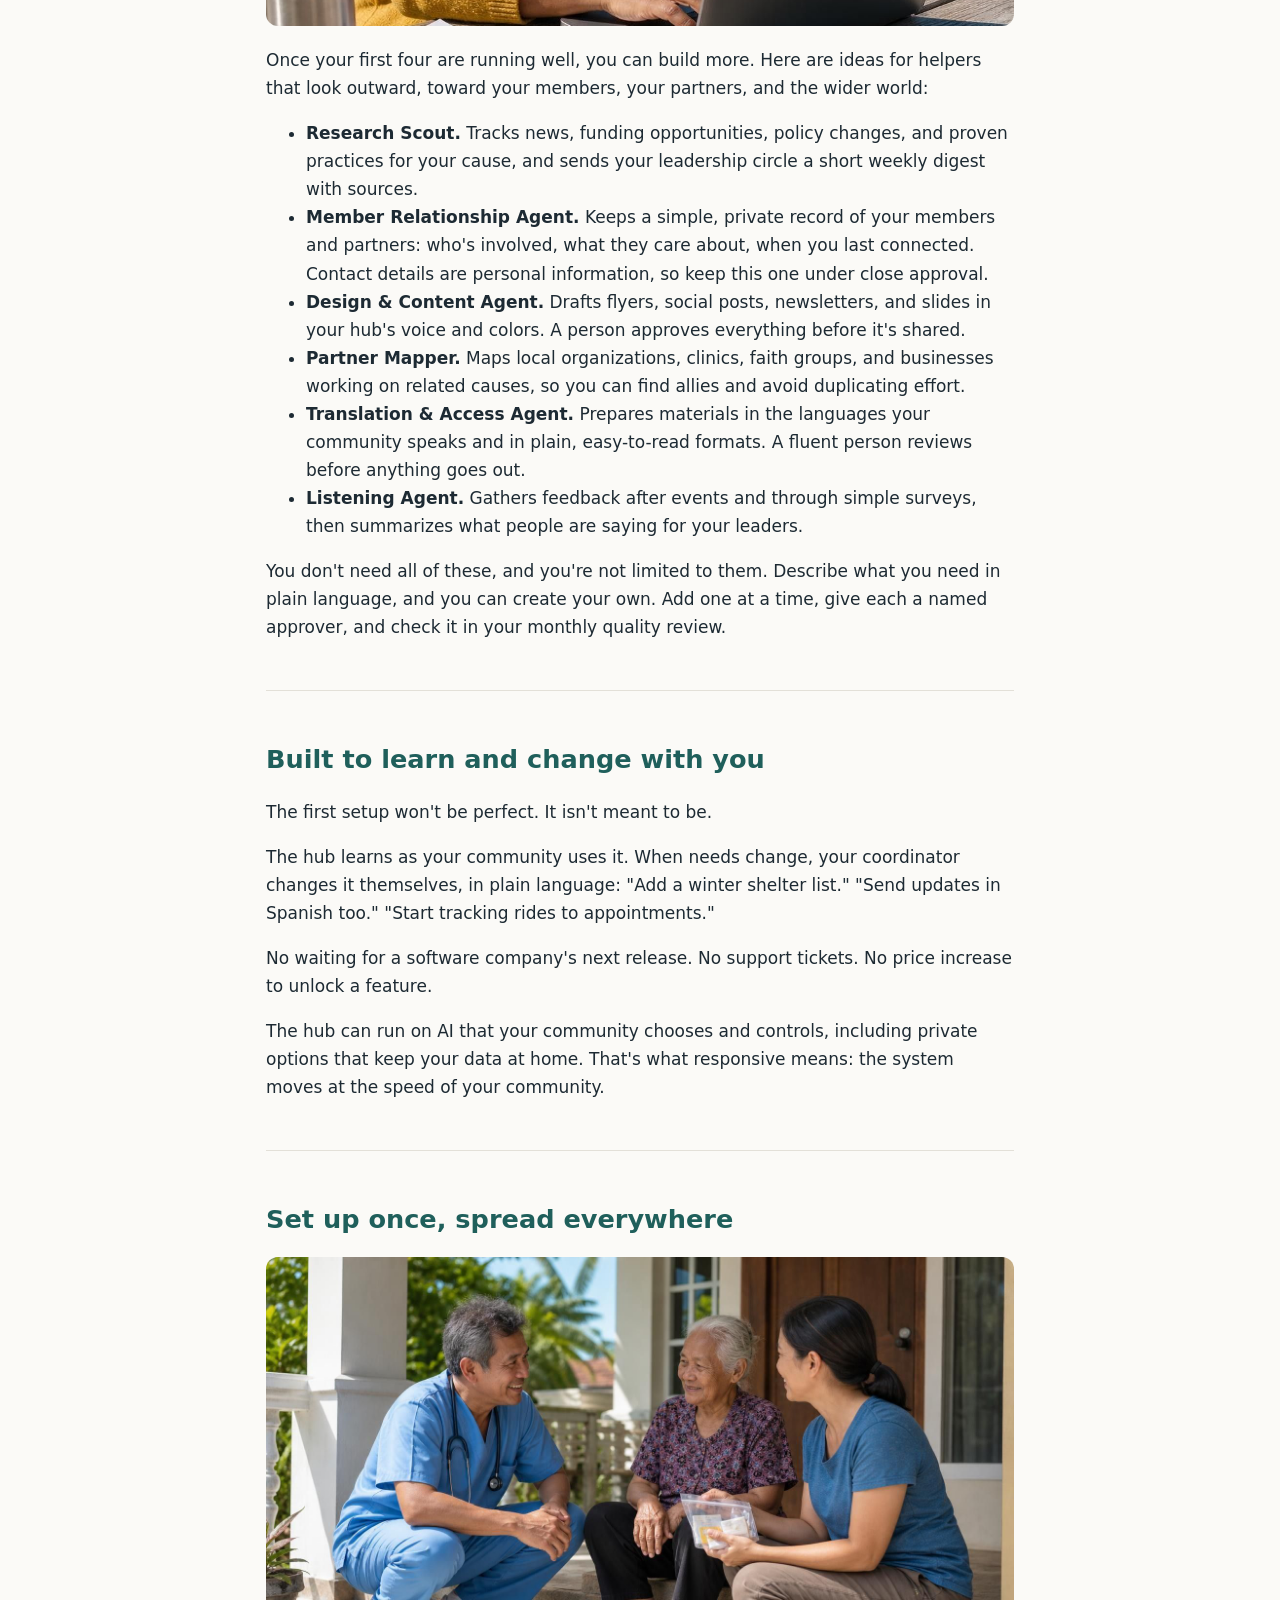
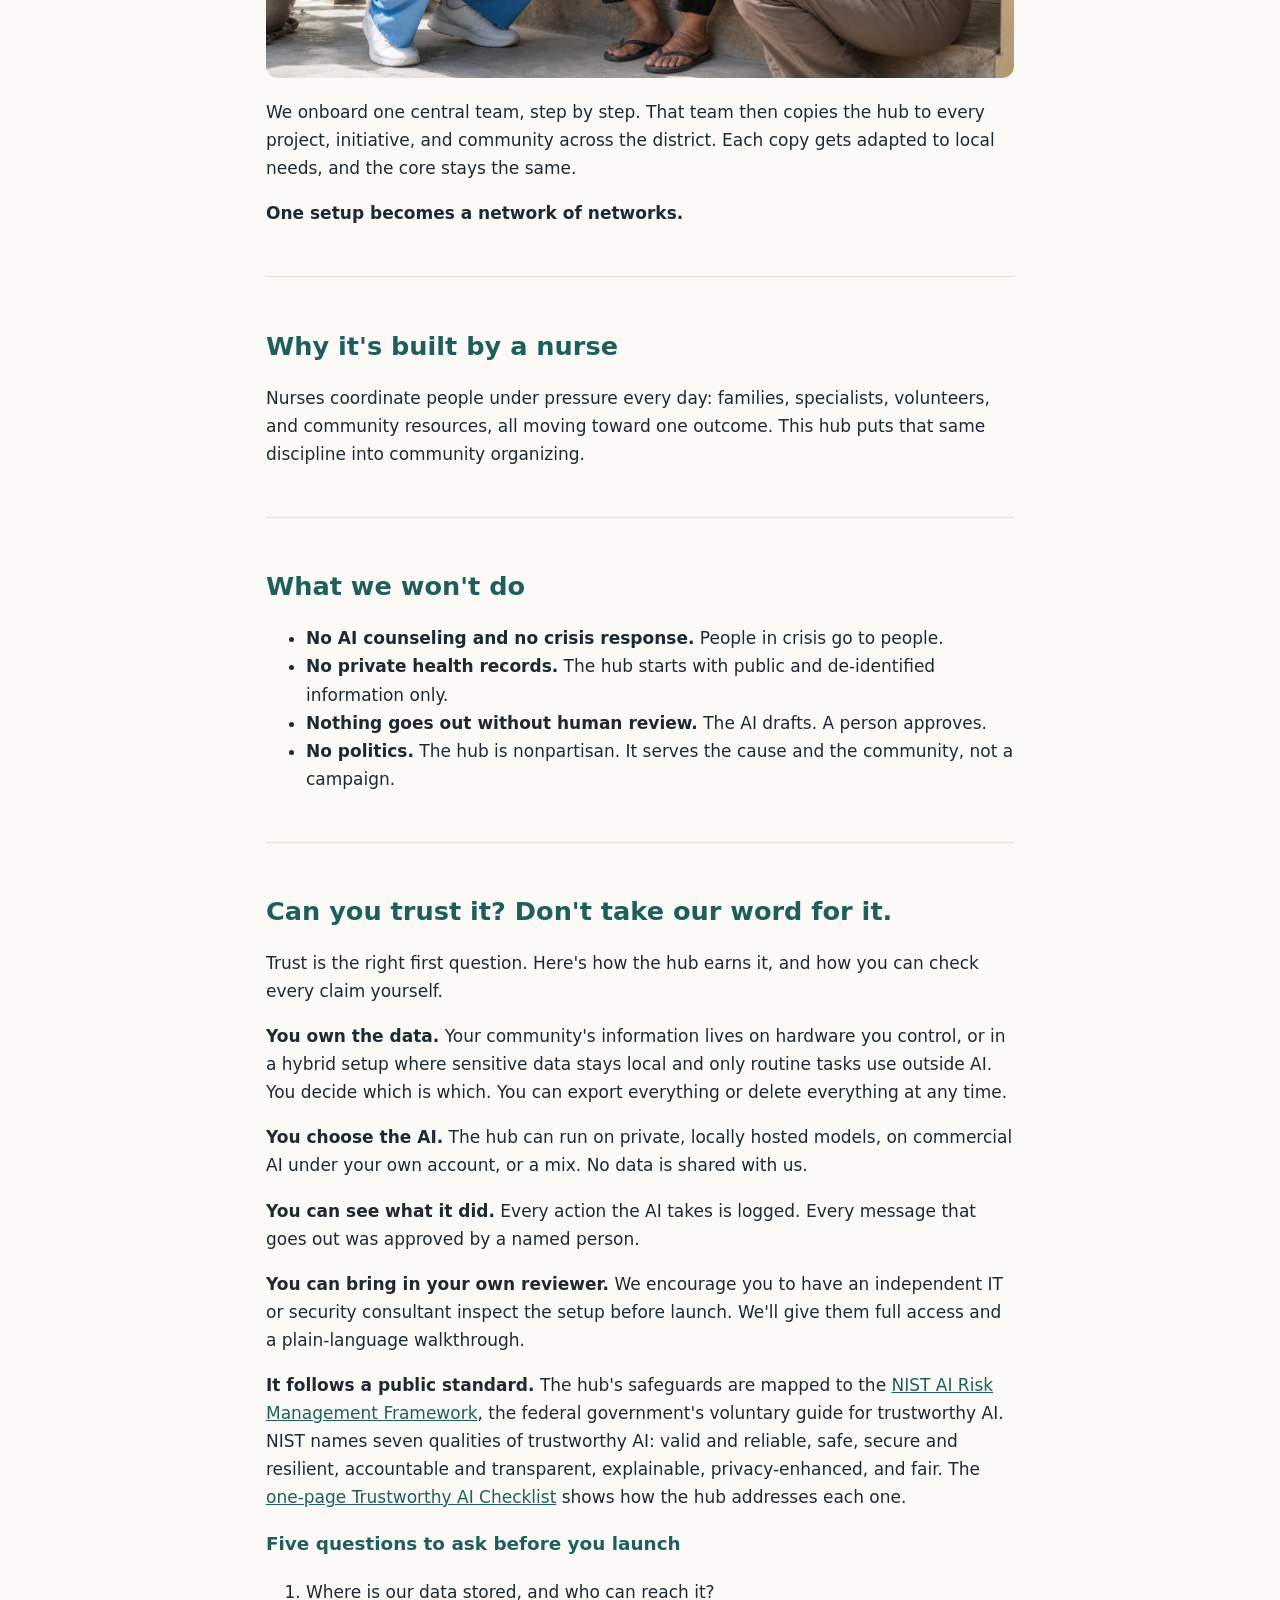
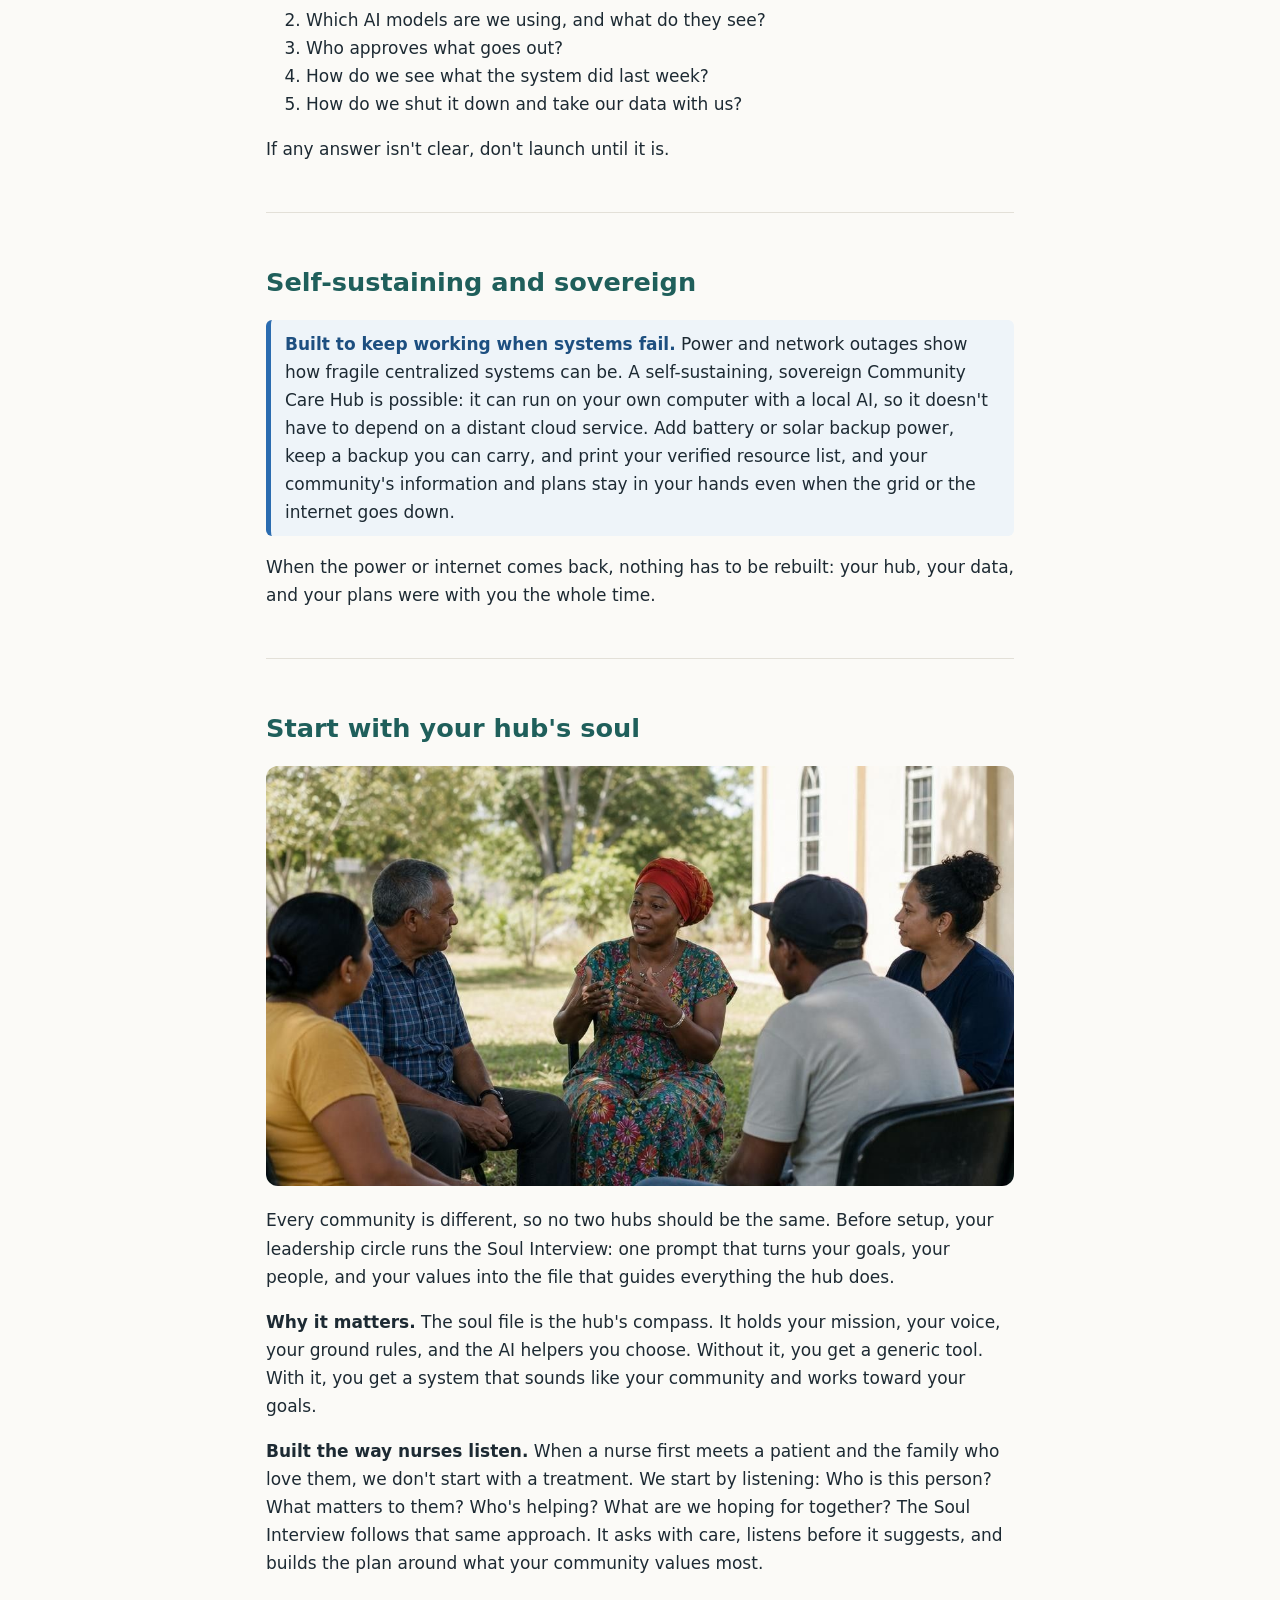
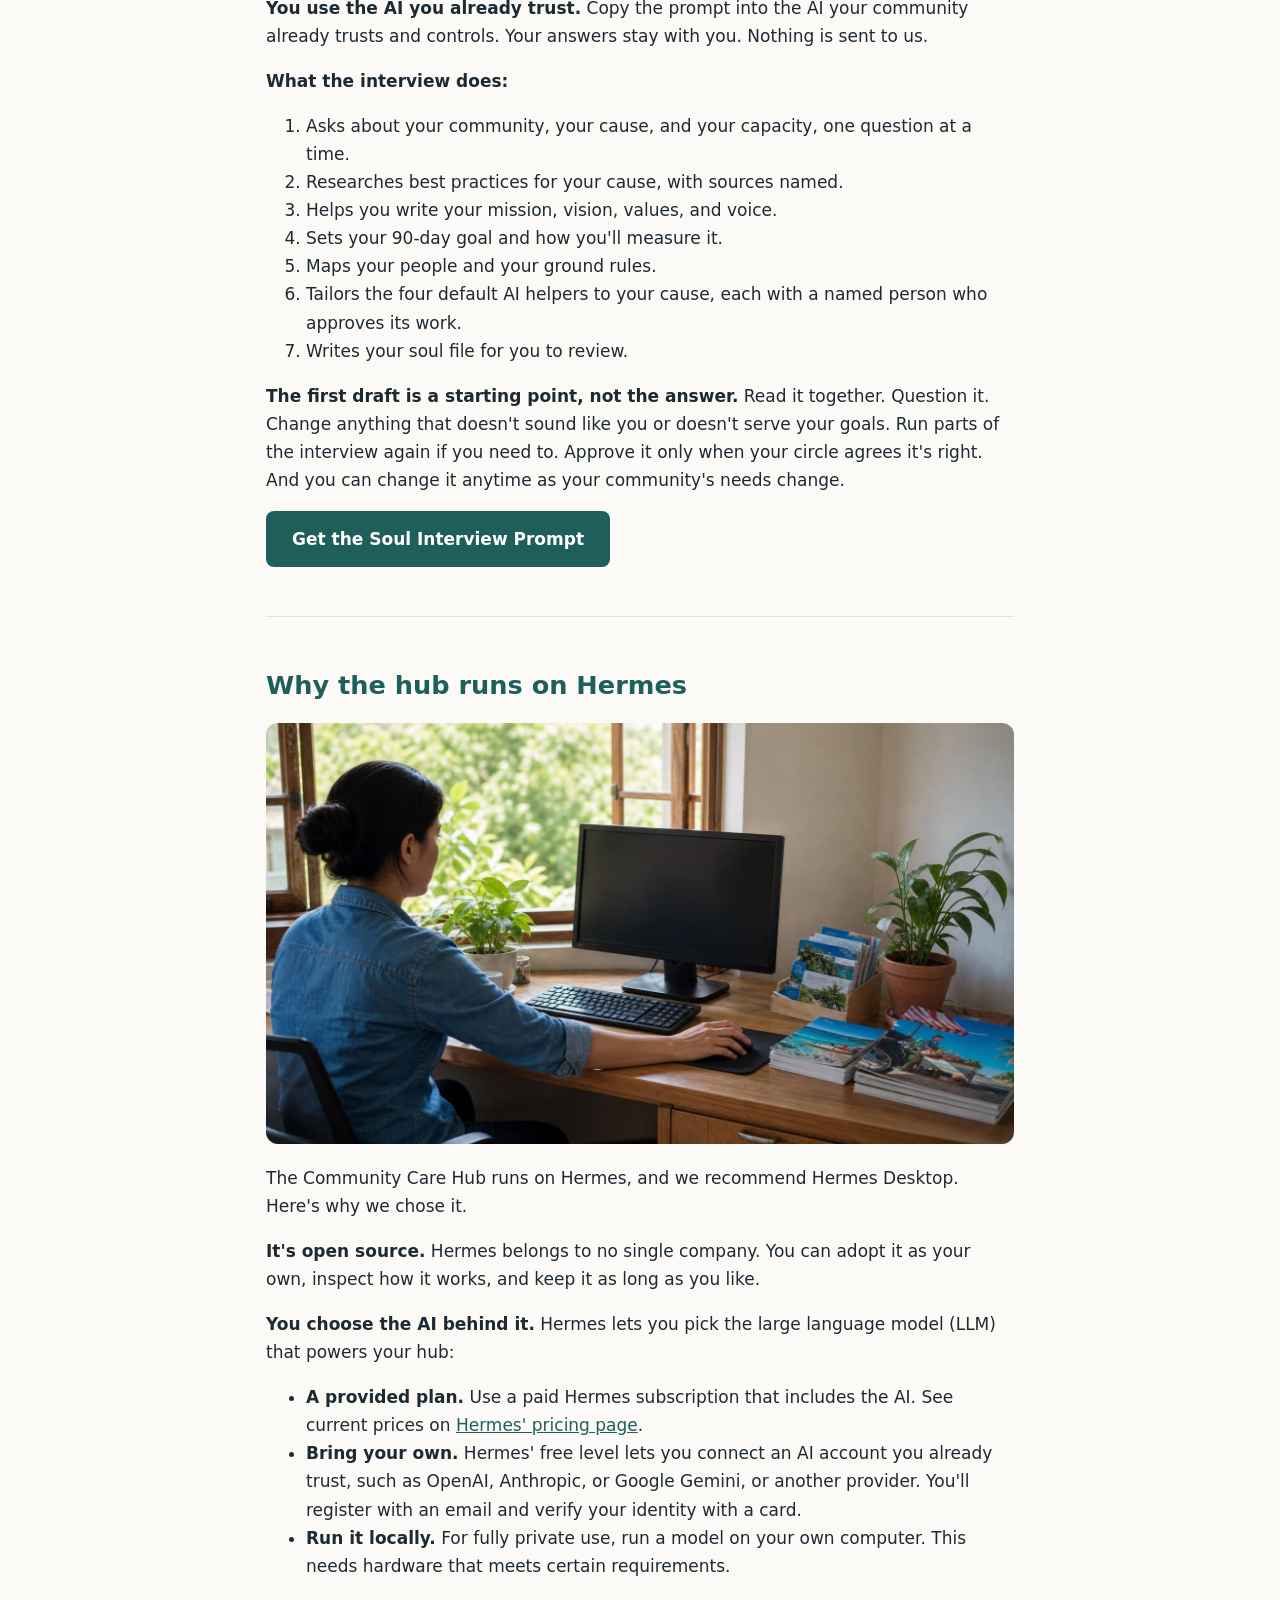
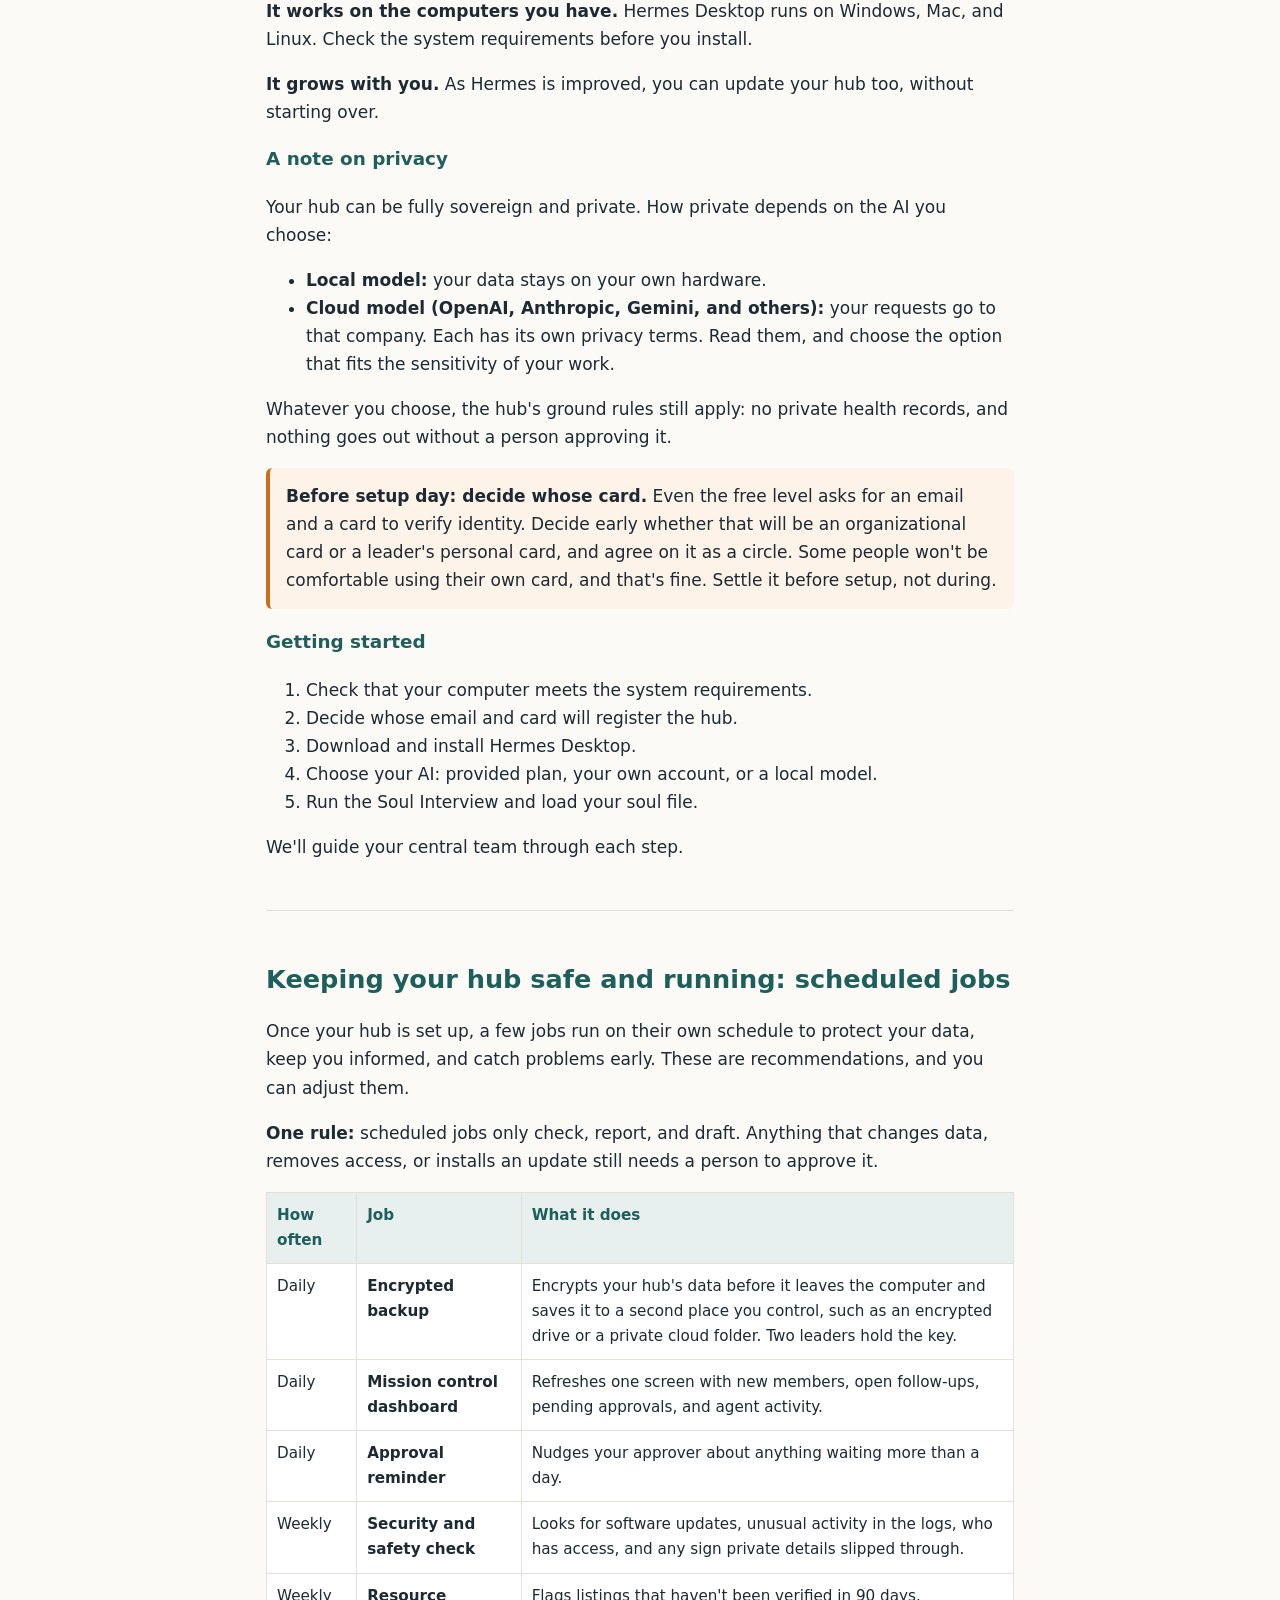
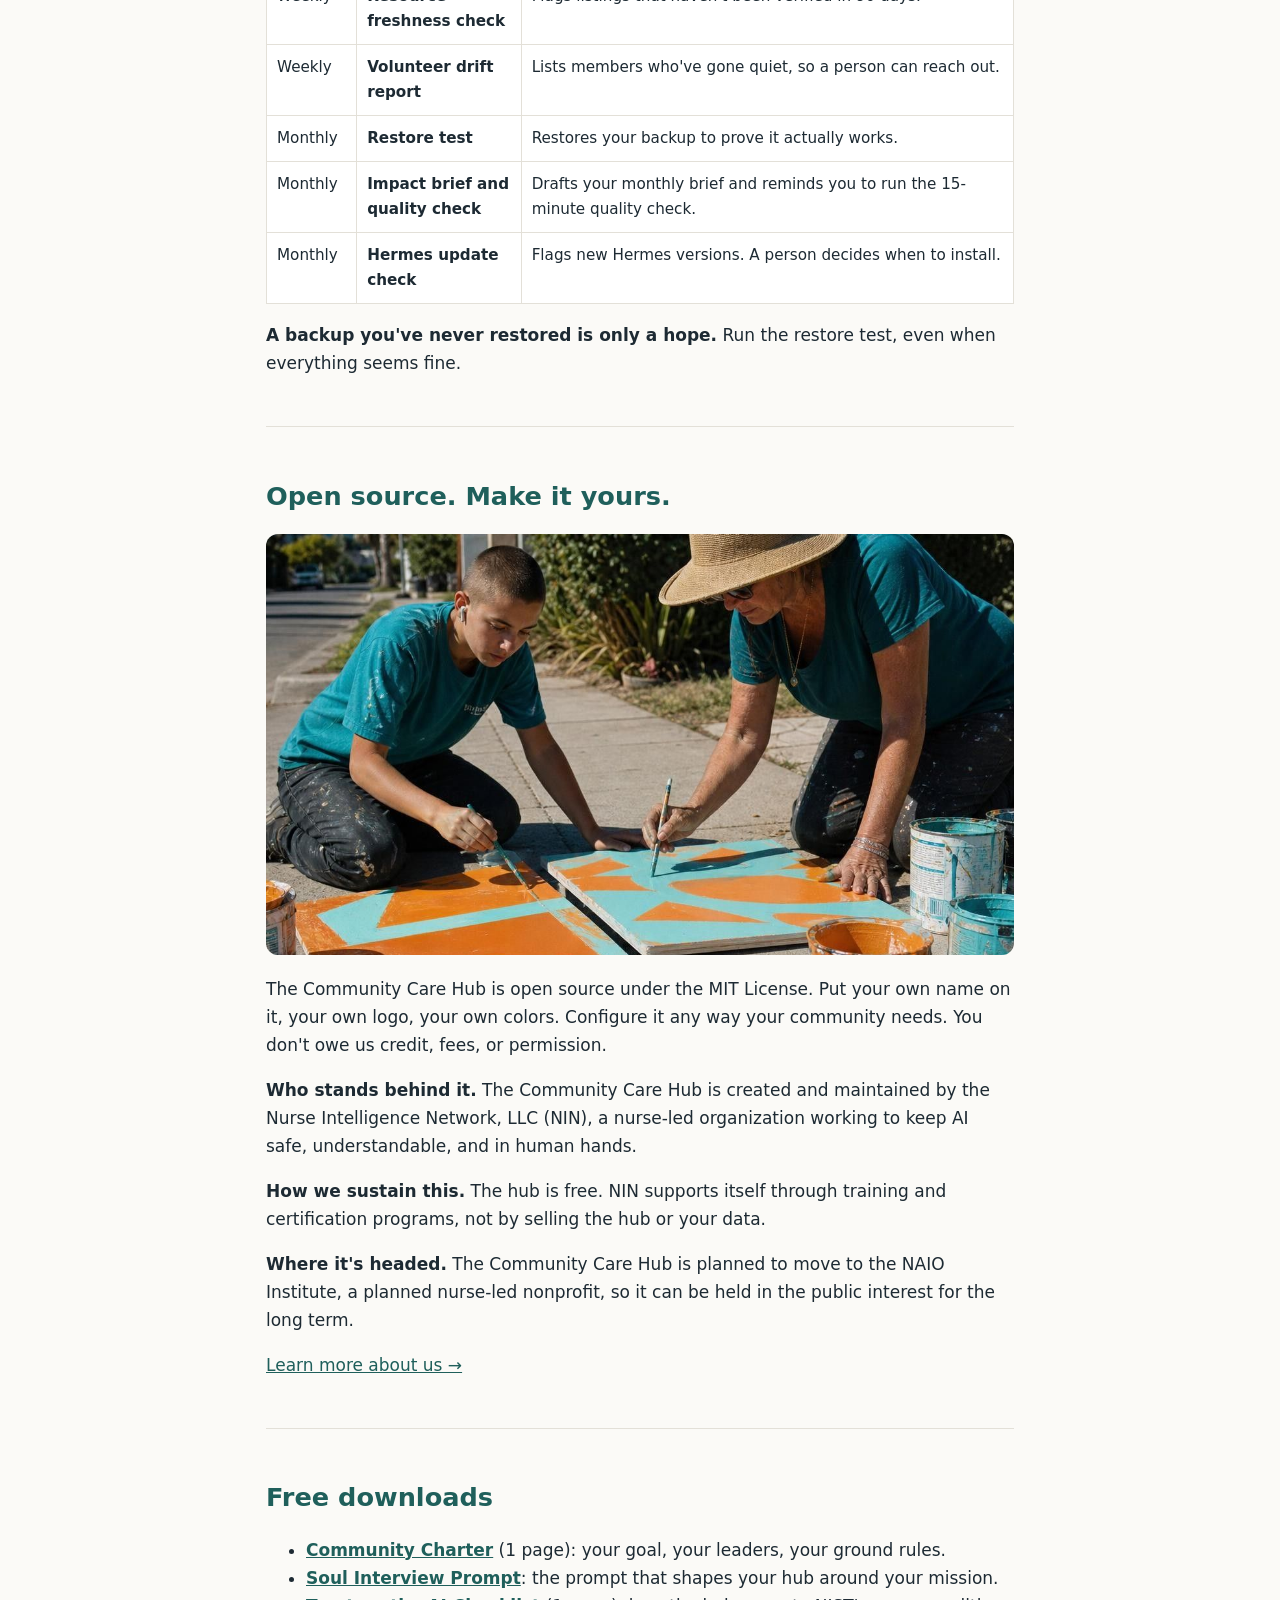
==== commit 2e8360ad: "Add self-sustaining, sovereign resilience note and outage planning across the hub Co-Authored-By: Cl" ====
--- a/index.html
+++ b/index.html
@@ -44,6 +44,8 @@
 
 <section><h2>Can you trust it? Don't take our word for it.</h2><p>Trust is the right first question. Here's how the hub earns it, and how you can check every claim yourself.</p><p><b>You own the data.</b> Your community's information lives on hardware you control, or in a hybrid setup where sensitive data stays local and only routine tasks use outside AI. You decide which is which. You can export everything or delete everything at any time.</p><p><b>You choose the AI.</b> The hub can run on private, locally hosted models, on commercial AI under your own account, or a mix. No data is shared with us.</p><p><b>You can see what it did.</b> Every action the AI takes is logged. Every message that goes out was approved by a named person.</p><p><b>You can bring in your own reviewer.</b> We encourage you to have an independent IT or security consultant inspect the setup before launch. We'll give them full access and a plain-language walkthrough.</p><p><b>It follows a public standard.</b> The hub's safeguards are mapped to the <a href="https://www.nist.gov/itl/ai-risk-management-framework">NIST AI Risk Management Framework</a>, the federal government's voluntary guide for trustworthy AI. NIST names seven qualities of trustworthy AI: valid and reliable, safe, secure and resilient, accountable and transparent, explainable, privacy-enhanced, and fair. The <a href="checklist.html">one-page Trustworthy AI Checklist</a> shows how the hub addresses each one.</p><h3>Five questions to ask before you launch</h3><ol><li>Where is our data stored, and who can reach it?</li><li>Which AI models are we using, and what do they see?</li><li>Who approves what goes out?</li><li>How do we see what the system did last week?</li><li>How do we shut it down and take our data with us?</li></ol><p>If any answer isn't clear, don't launch until it is.</p></section>
 
+<section><h2>Self-sustaining and sovereign</h2><div class="resilience"><b>Built to keep working when systems fail.</b> Power and network outages show how fragile centralized systems can be. A self-sustaining, sovereign Community Care Hub is possible: it can run on your own computer with a local AI, so it doesn't have to depend on a distant cloud service. Add battery or solar backup power, keep a backup you can carry, and print your verified resource list, and your community's information and plans stay in your hands even when the grid or the internet goes down.</div><p>When the power or internet comes back, nothing has to be rebuilt: your hub, your data, and your plans were with you the whole time.</p></section>
+
 <section><h2>Start with your hub's soul</h2><figure class="fig"><img src="images/01M7H0ZVREWF8N177BS55F58JK.jpg" alt="" loading="lazy" decoding="async"></figure><p>Every community is different, so no two hubs should be the same. Before setup, your leadership circle runs the Soul Interview: one prompt that turns your goals, your people, and your values into the file that guides everything the hub does.</p><p><b>Why it matters.</b> The soul file is the hub's compass. It holds your mission, your voice, your ground rules, and the AI helpers you choose. Without it, you get a generic tool. With it, you get a system that sounds like your community and works toward your goals.</p><p><b>Built the way nurses listen.</b> When a nurse first meets a patient and the family who love them, we don't start with a treatment. We start by listening: Who is this person? What matters to them? Who's helping? What are we hoping for together? The Soul Interview follows that same approach. It asks with care, listens before it suggests, and builds the plan around what your community values most.</p><p><b>You use the AI you already trust.</b> Copy the prompt into the AI your community already trusts and controls. Your answers stay with you. Nothing is sent to us.</p><p><b>What the interview does:</b></p><ol><li>Asks about your community, your cause, and your capacity, one question at a time.</li><li>Researches best practices for your cause, with sources named.</li><li>Helps you write your mission, vision, values, and voice.</li><li>Sets your 90-day goal and how you'll measure it.</li><li>Maps your people and your ground rules.</li><li>Tailors the four default AI helpers to your cause, each with a named person who approves its work.</li><li>Writes your soul file for you to review.</li></ol><p><b>The first draft is a starting point, not the answer.</b> Read it together. Question it. Change anything that doesn't sound like you or doesn't serve your goals. Run parts of the interview again if you need to. Approve it only when your circle agrees it's right. And you can change it anytime as your community's needs change.</p><p><a class="btn alt" href="soul-interview-prompt.md">Get the Soul Interview Prompt</a></p></section>
 
 <section><h2>Why the hub runs on Hermes</h2><figure class="fig"><img src="images/01M7H0ZY7N64KDGZRA67JTG58F.jpg" alt="" loading="lazy" decoding="async"></figure><p>The Community Care Hub runs on Hermes, and we recommend Hermes Desktop. Here's why we chose it.</p><p><b>It's open source.</b> Hermes belongs to no single company. You can adopt it as your own, inspect how it works, and keep it as long as you like.</p><p><b>You choose the AI behind it.</b> Hermes lets you pick the large language model (LLM) that powers your hub:</p><ul><li><b>A provided plan.</b> Use a paid Hermes subscription that includes the AI. See current prices on <a href="https://portal.nousresearch.com/manage-subscription">Hermes' pricing page</a>.</li><li><b>Bring your own.</b> Hermes' free level lets you connect an AI account you already trust, such as OpenAI, Anthropic, or Google Gemini, or another provider. You'll register with an email and verify your identity with a card.</li><li><b>Run it locally.</b> For fully private use, run a model on your own computer. This needs hardware that meets certain requirements.</li></ul><p><b>It works on the computers you have.</b> Hermes Desktop runs on Windows, Mac, and Linux. Check the system requirements before you install.</p><p><b>It grows with you.</b> As Hermes is improved, you can update your hub too, without starting over.</p><h3>A note on privacy</h3><p>Your hub can be fully sovereign and private. How private depends on the AI you choose:</p><ul><li><b>Local model:</b> your data stays on your own hardware.</li><li><b>Cloud model (OpenAI, Anthropic, Gemini, and others):</b> your requests go to that company. Each has its own privacy terms. Read them, and choose the option that fits the sensitivity of your work.</li></ul><p>Whatever you choose, the hub's ground rules still apply: no private health records, and nothing goes out without a person approving it.</p><div class="note"><b>Before setup day: decide whose card.</b> Even the free level asks for an email and a card to verify identity. Decide early whether that will be an organizational card or a leader's personal card, and agree on it as a circle. Some people won't be comfortable using their own card, and that's fine. Settle it before setup, not during.</div><h3>Getting started</h3><ol><li>Check that your computer meets the system requirements.</li><li>Decide whose email and card will register the hub.</li><li>Download and install Hermes Desktop.</li><li>Choose your AI: provided plan, your own account, or a local model.</li><li>Run the Soul Interview and load your soul file.</li></ol><p>We'll guide your central team through each step.</p></section>
--- a/style.css
+++ b/style.css
@@ -153,3 +153,5 @@
 @media (prefers-reduced-motion:reduce){.mk-banner{transition:none}.mk-banner:hover{transform:none}}
 @media (max-width:520px){.mk-banner{padding:14px;gap:12px}.mk-icon{flex-basis:40px;height:40px}.mk-text b{font-size:1.25rem}}
 @media print{.mk-banner{display:none}}
+.resilience{background:#eef4f9;border-left:5px solid #2b6cb0;border-radius:6px;padding:10px 14px;margin:12px 0}
+.resilience b{color:#1d4f80}
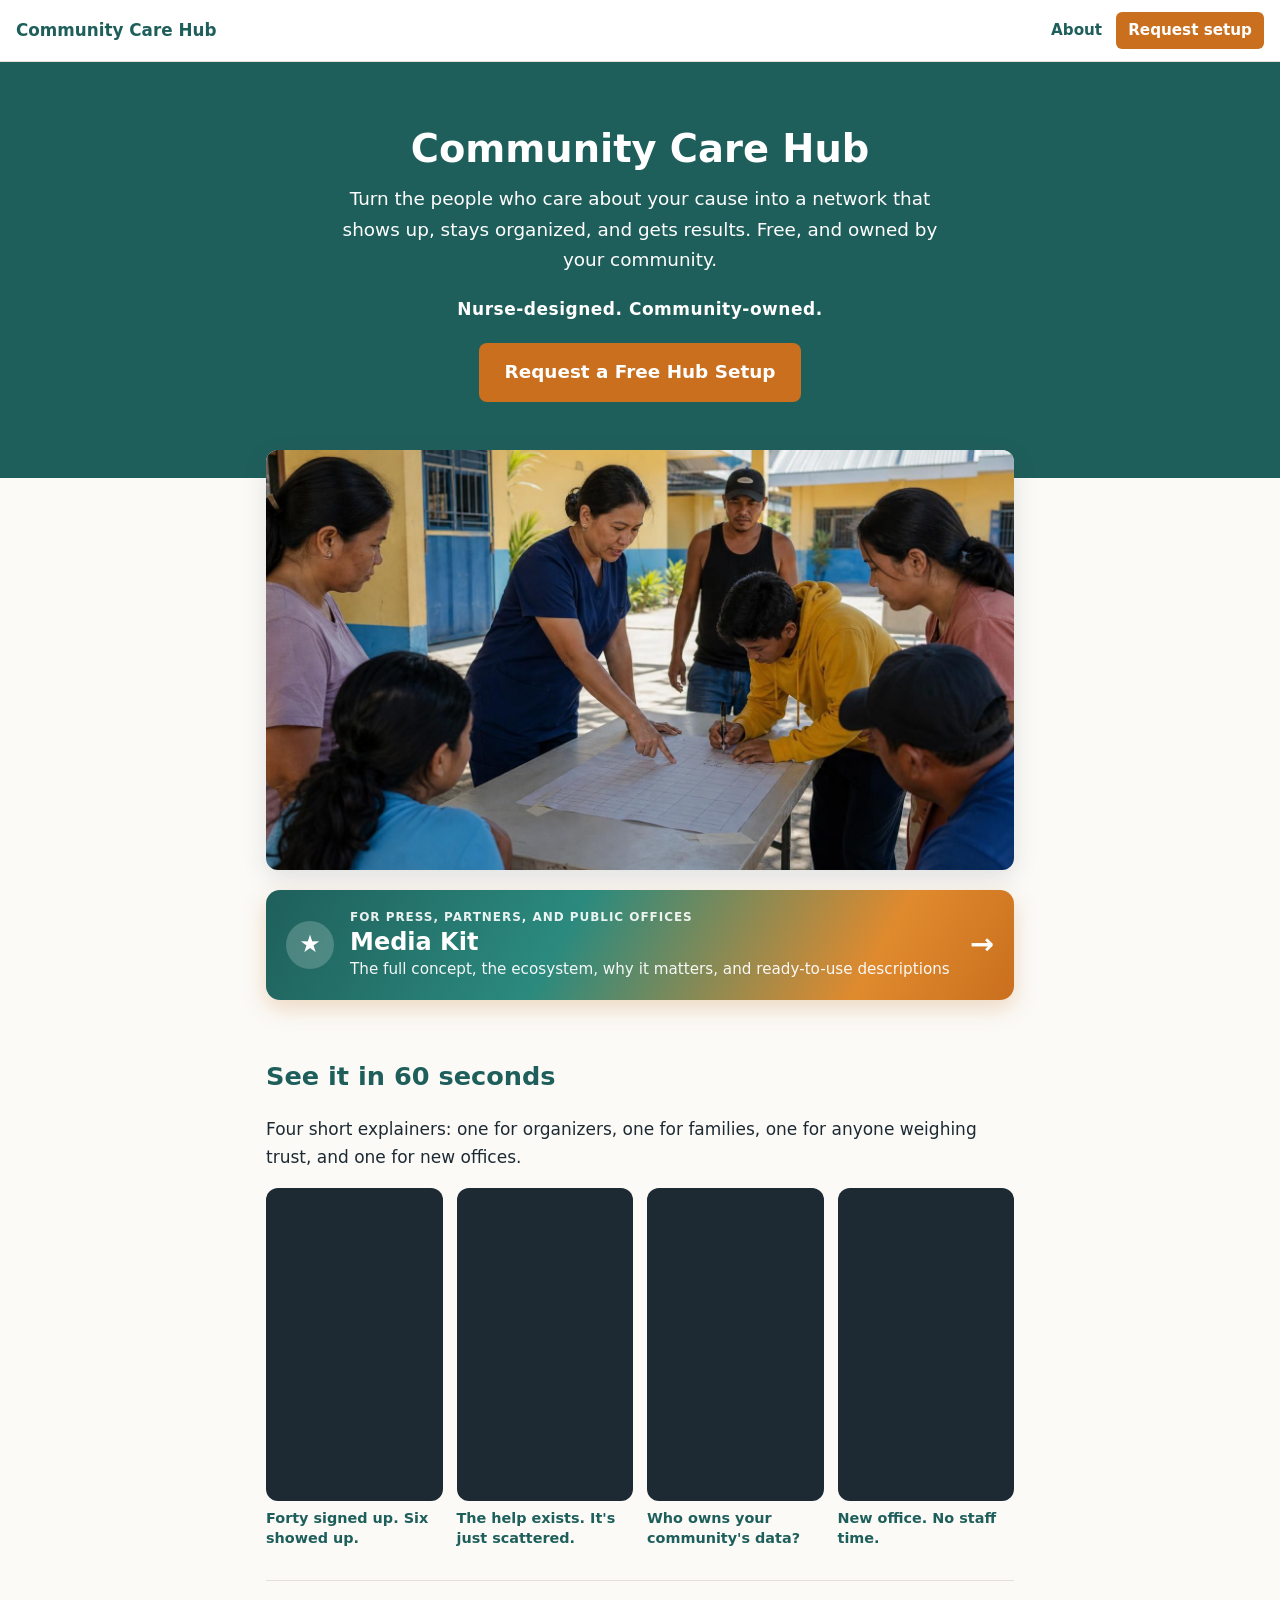
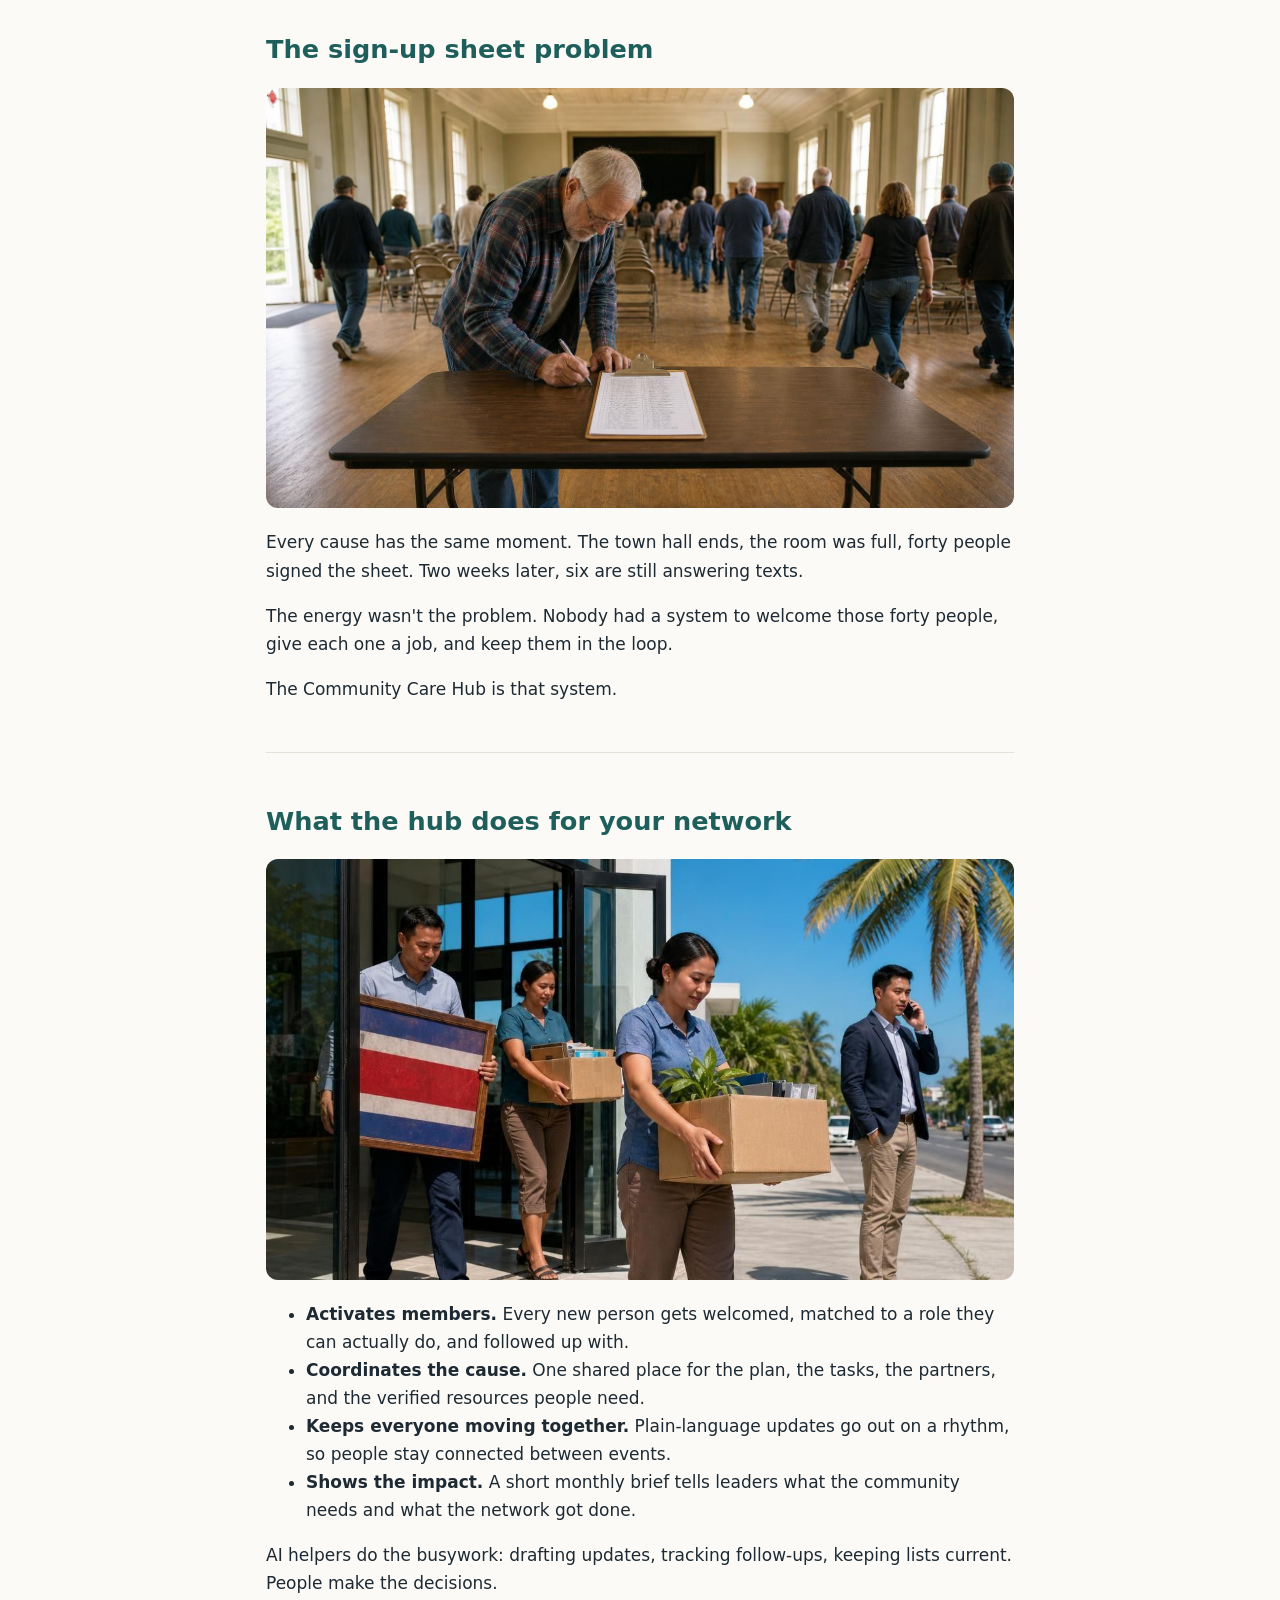
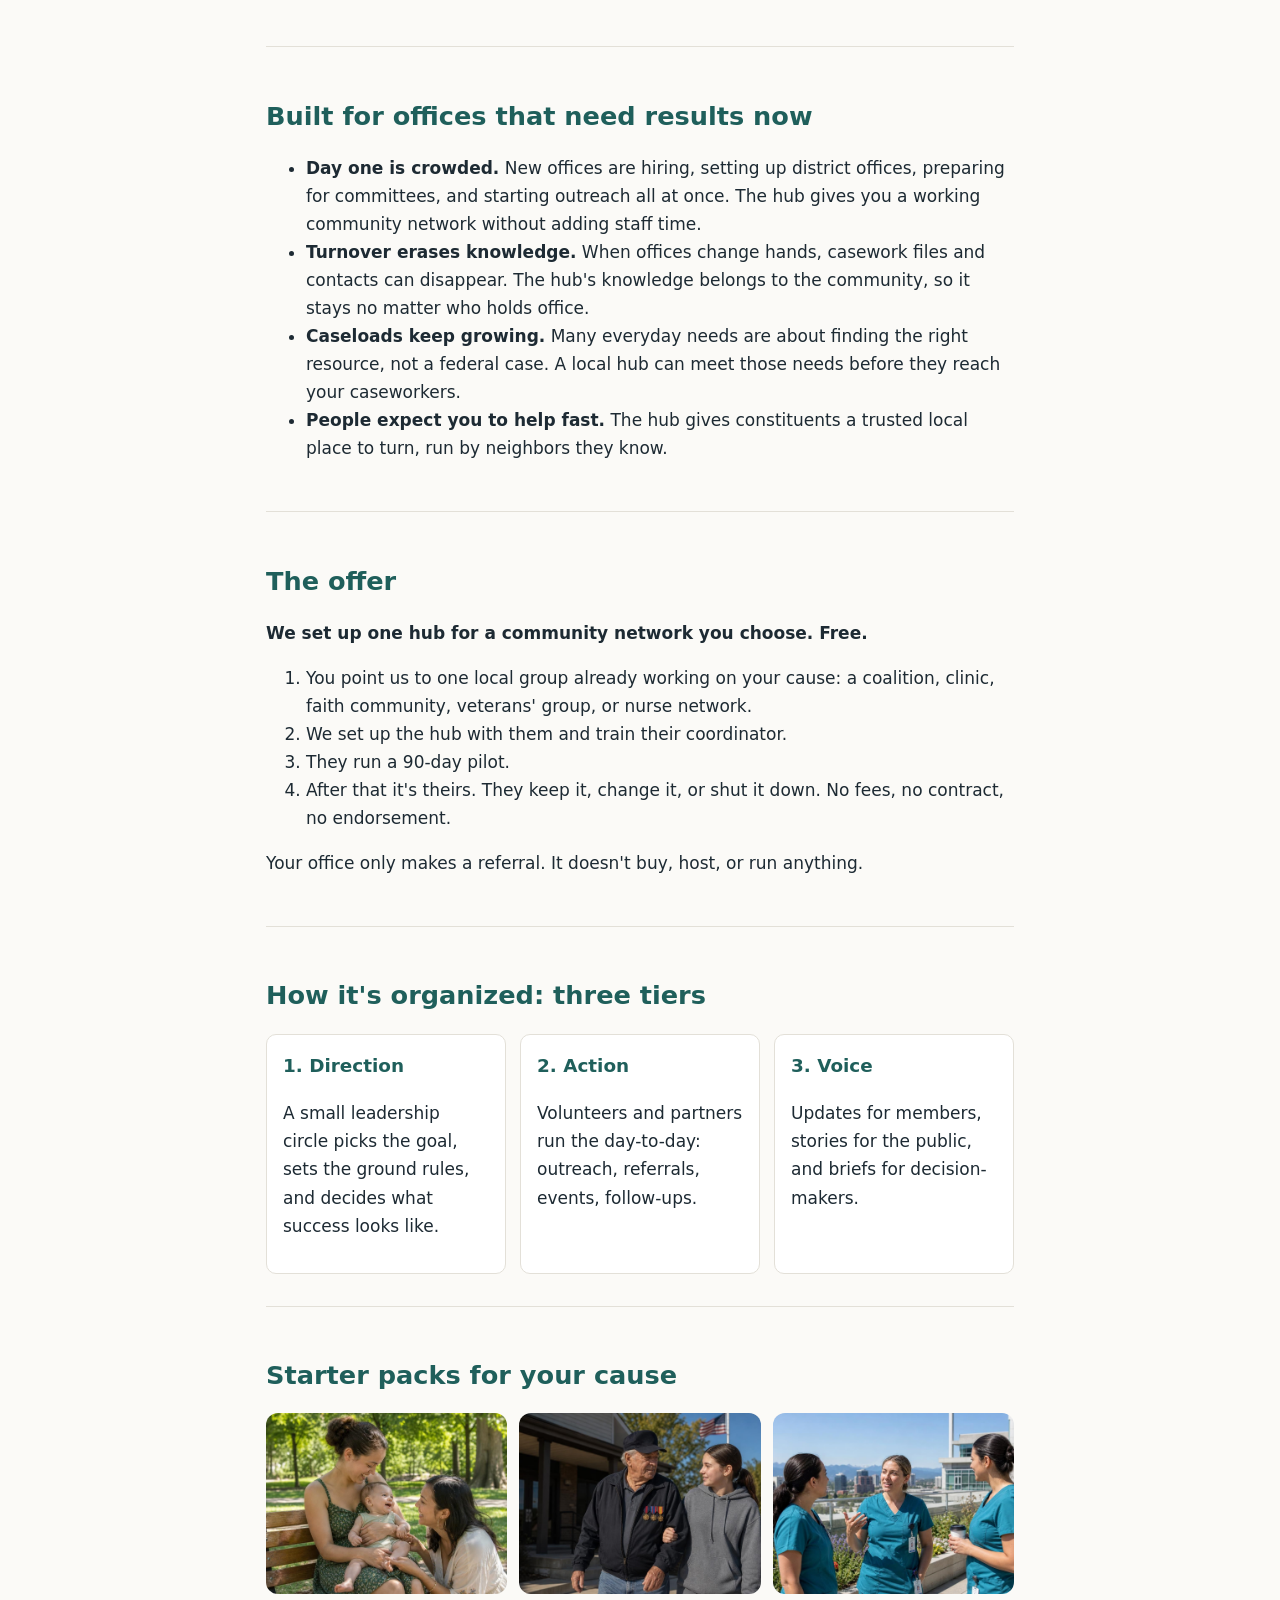
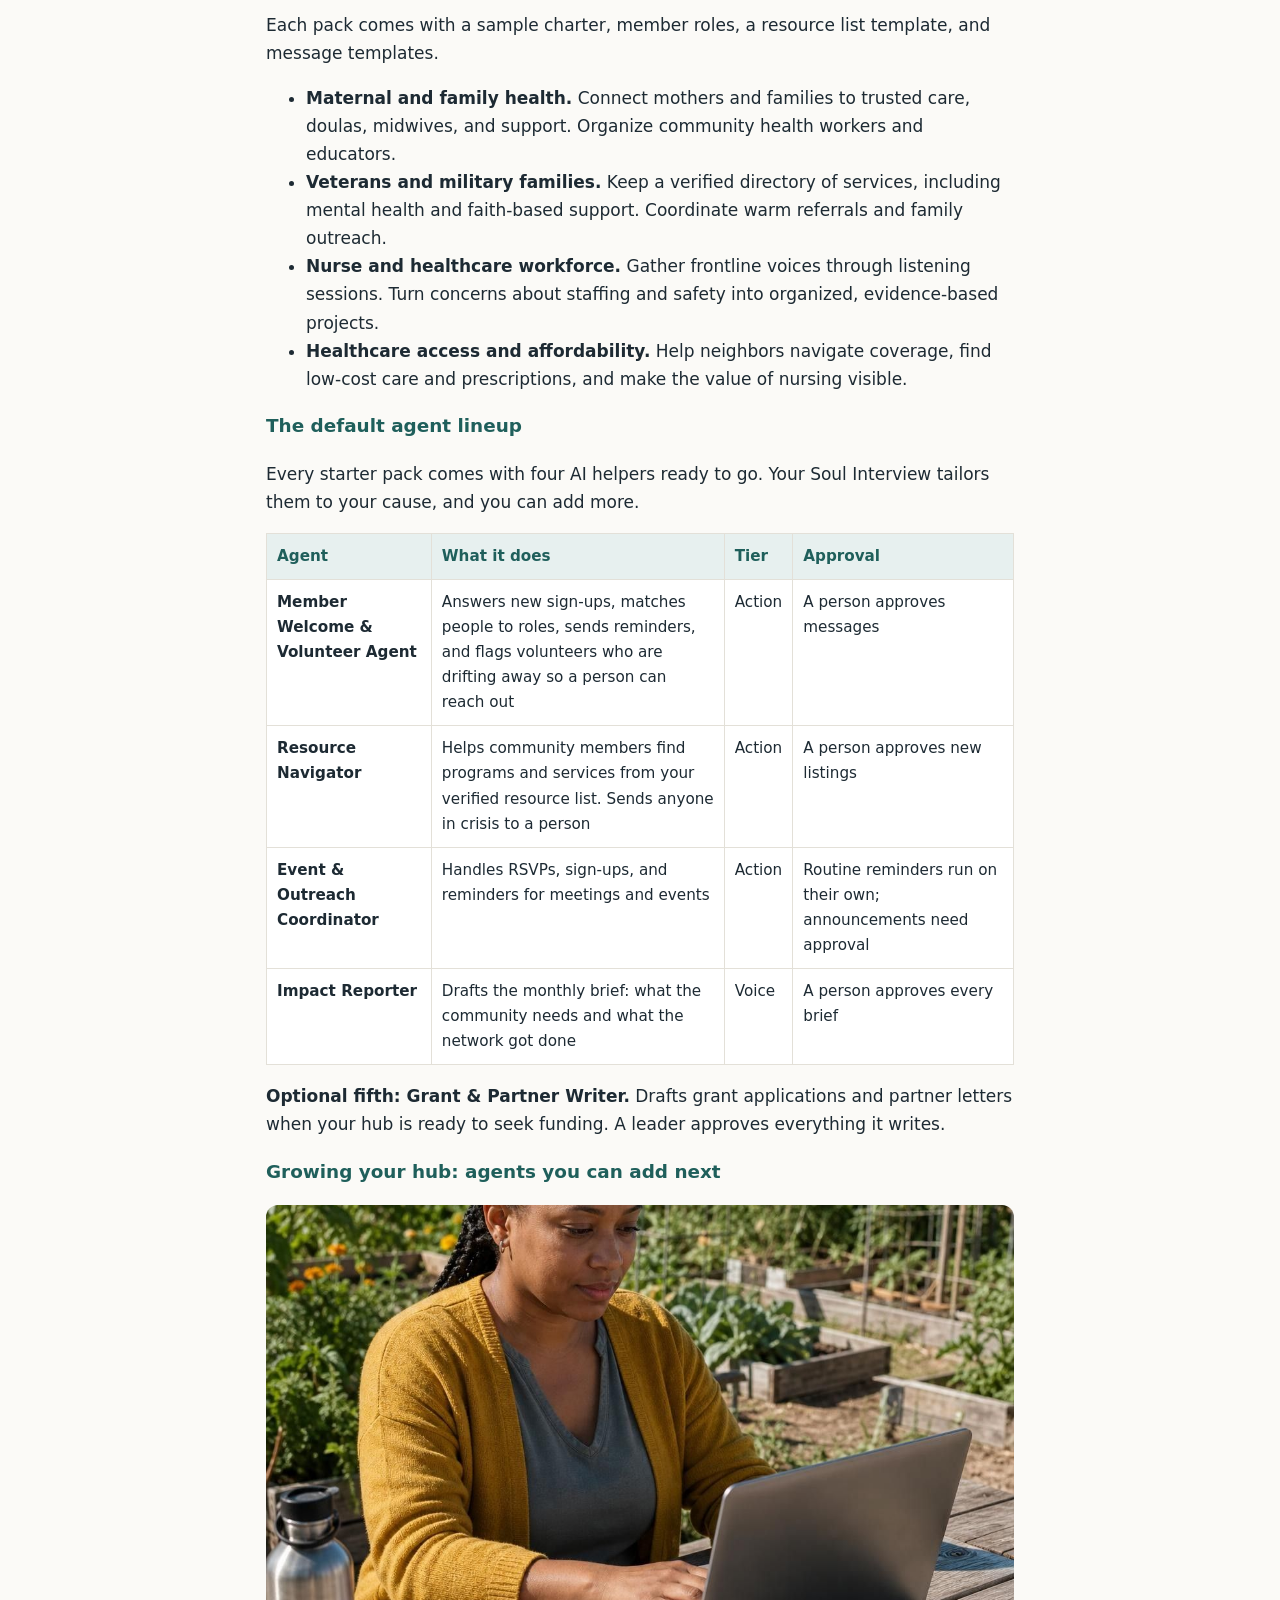
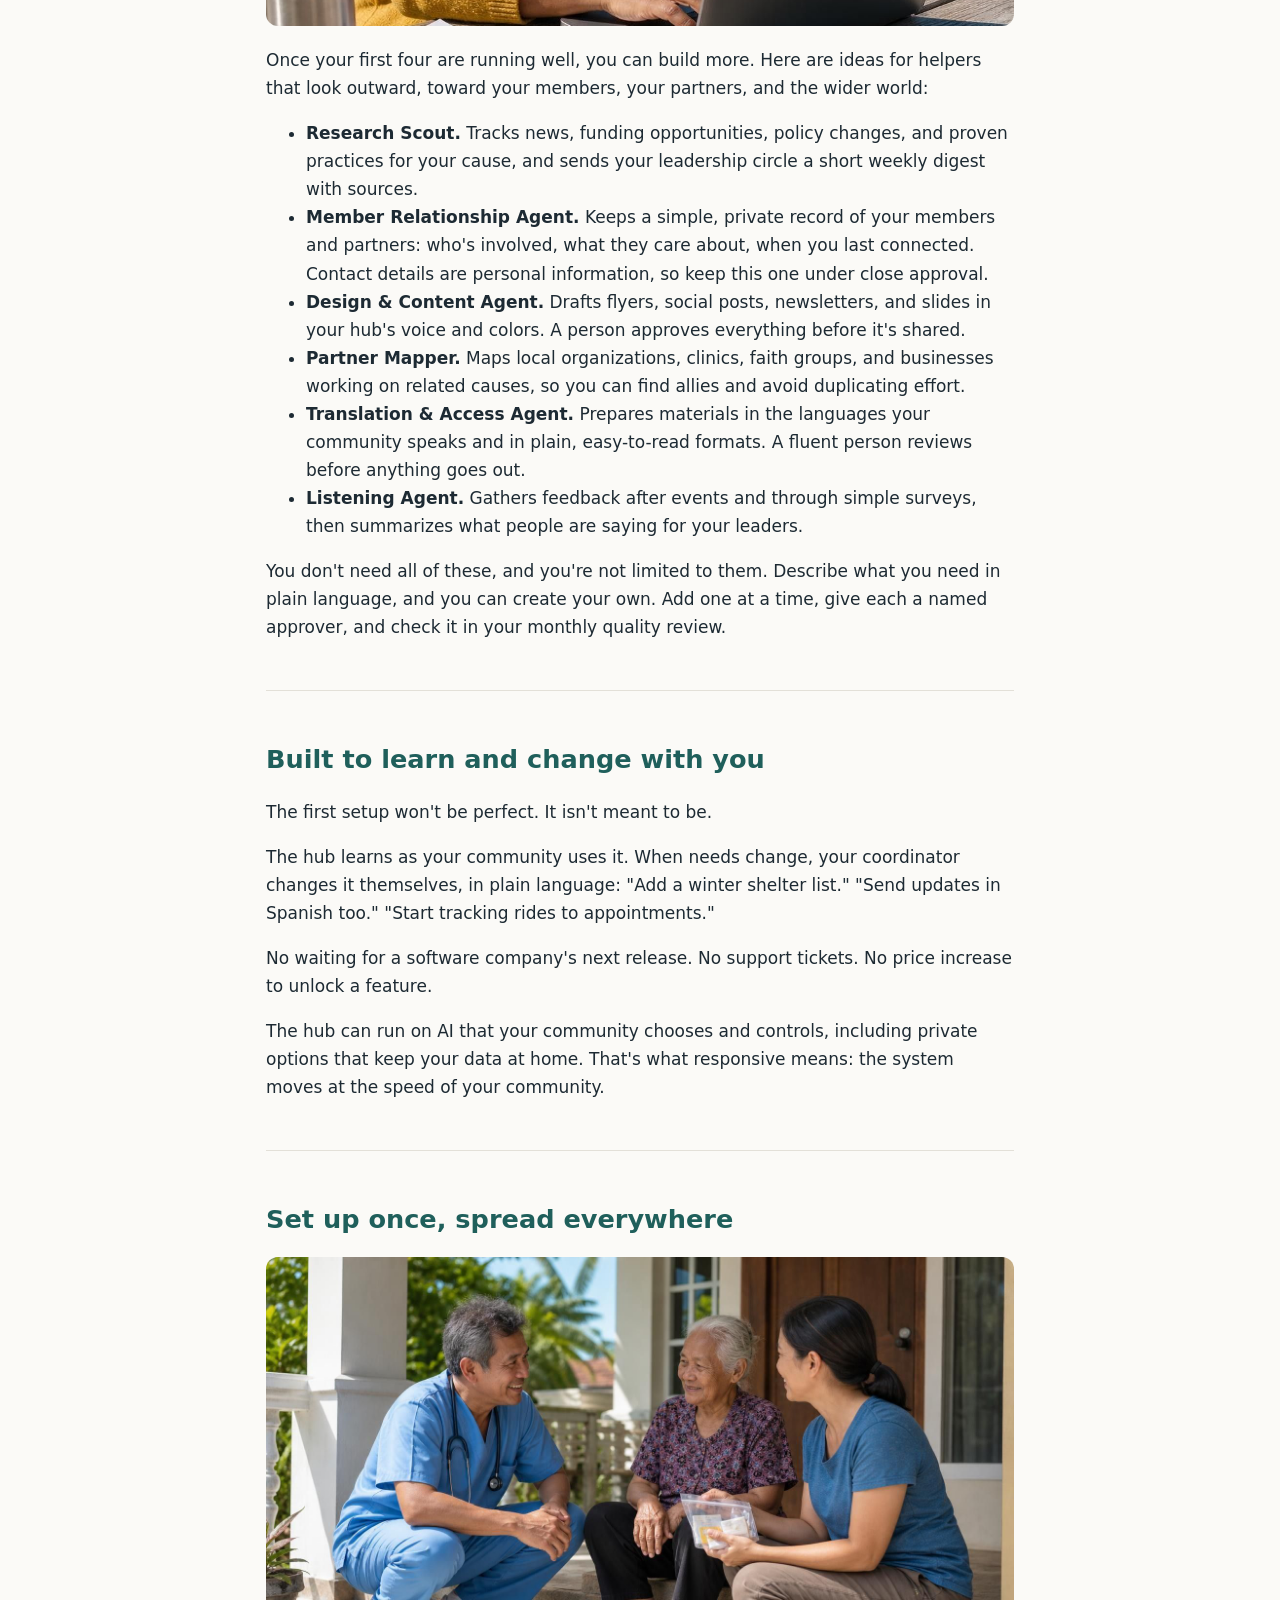
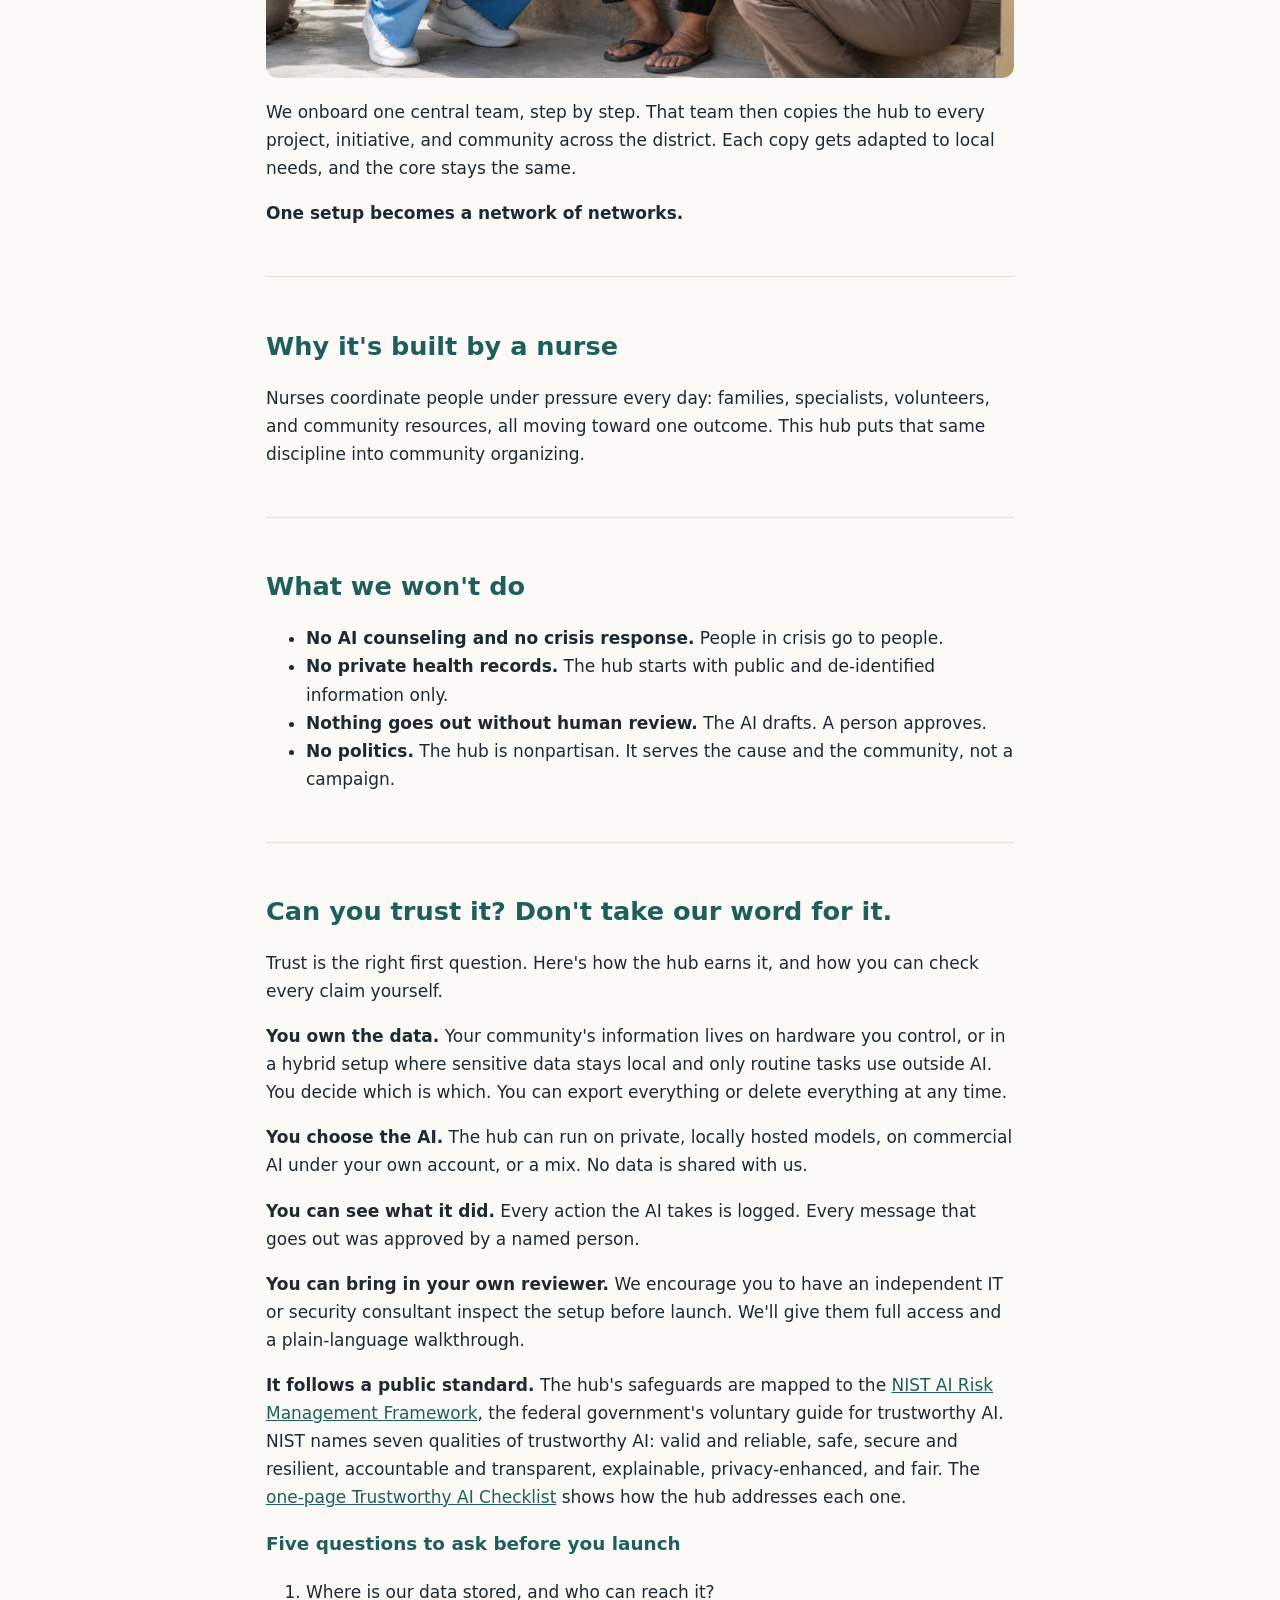
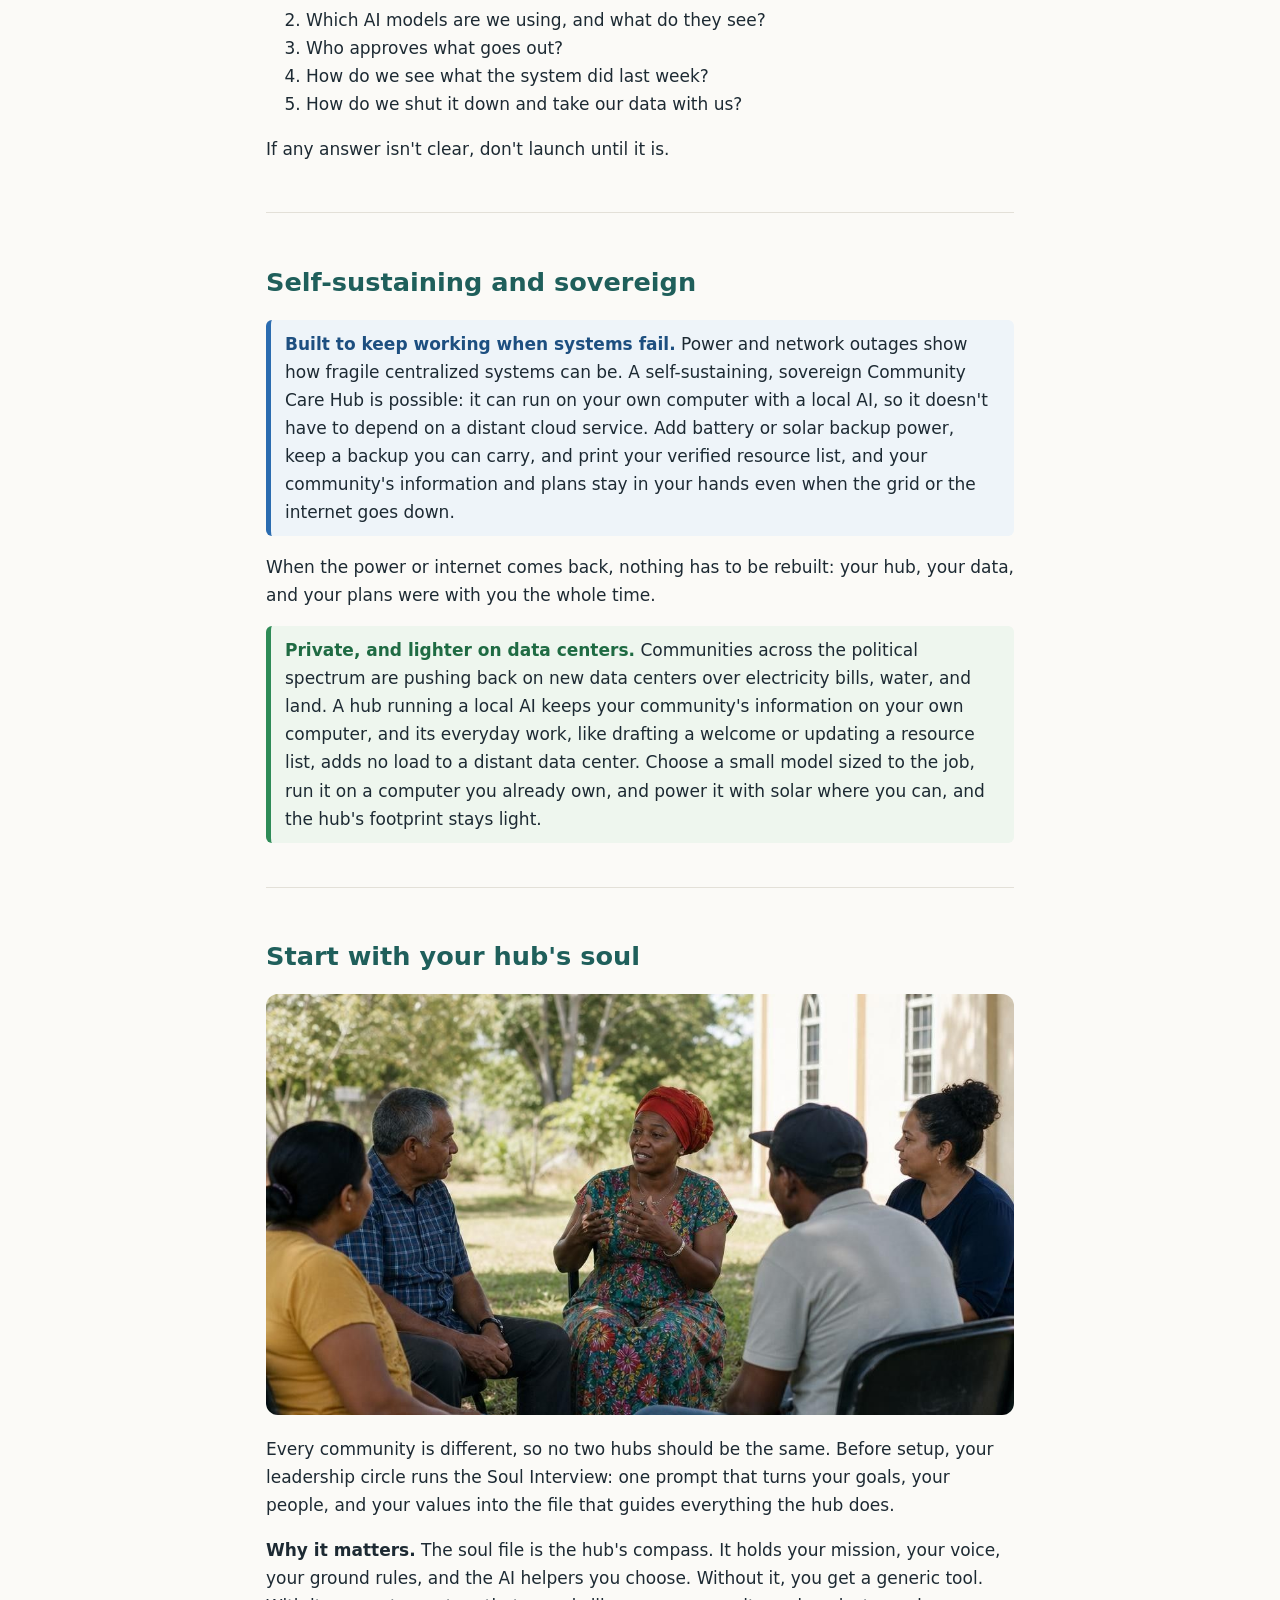
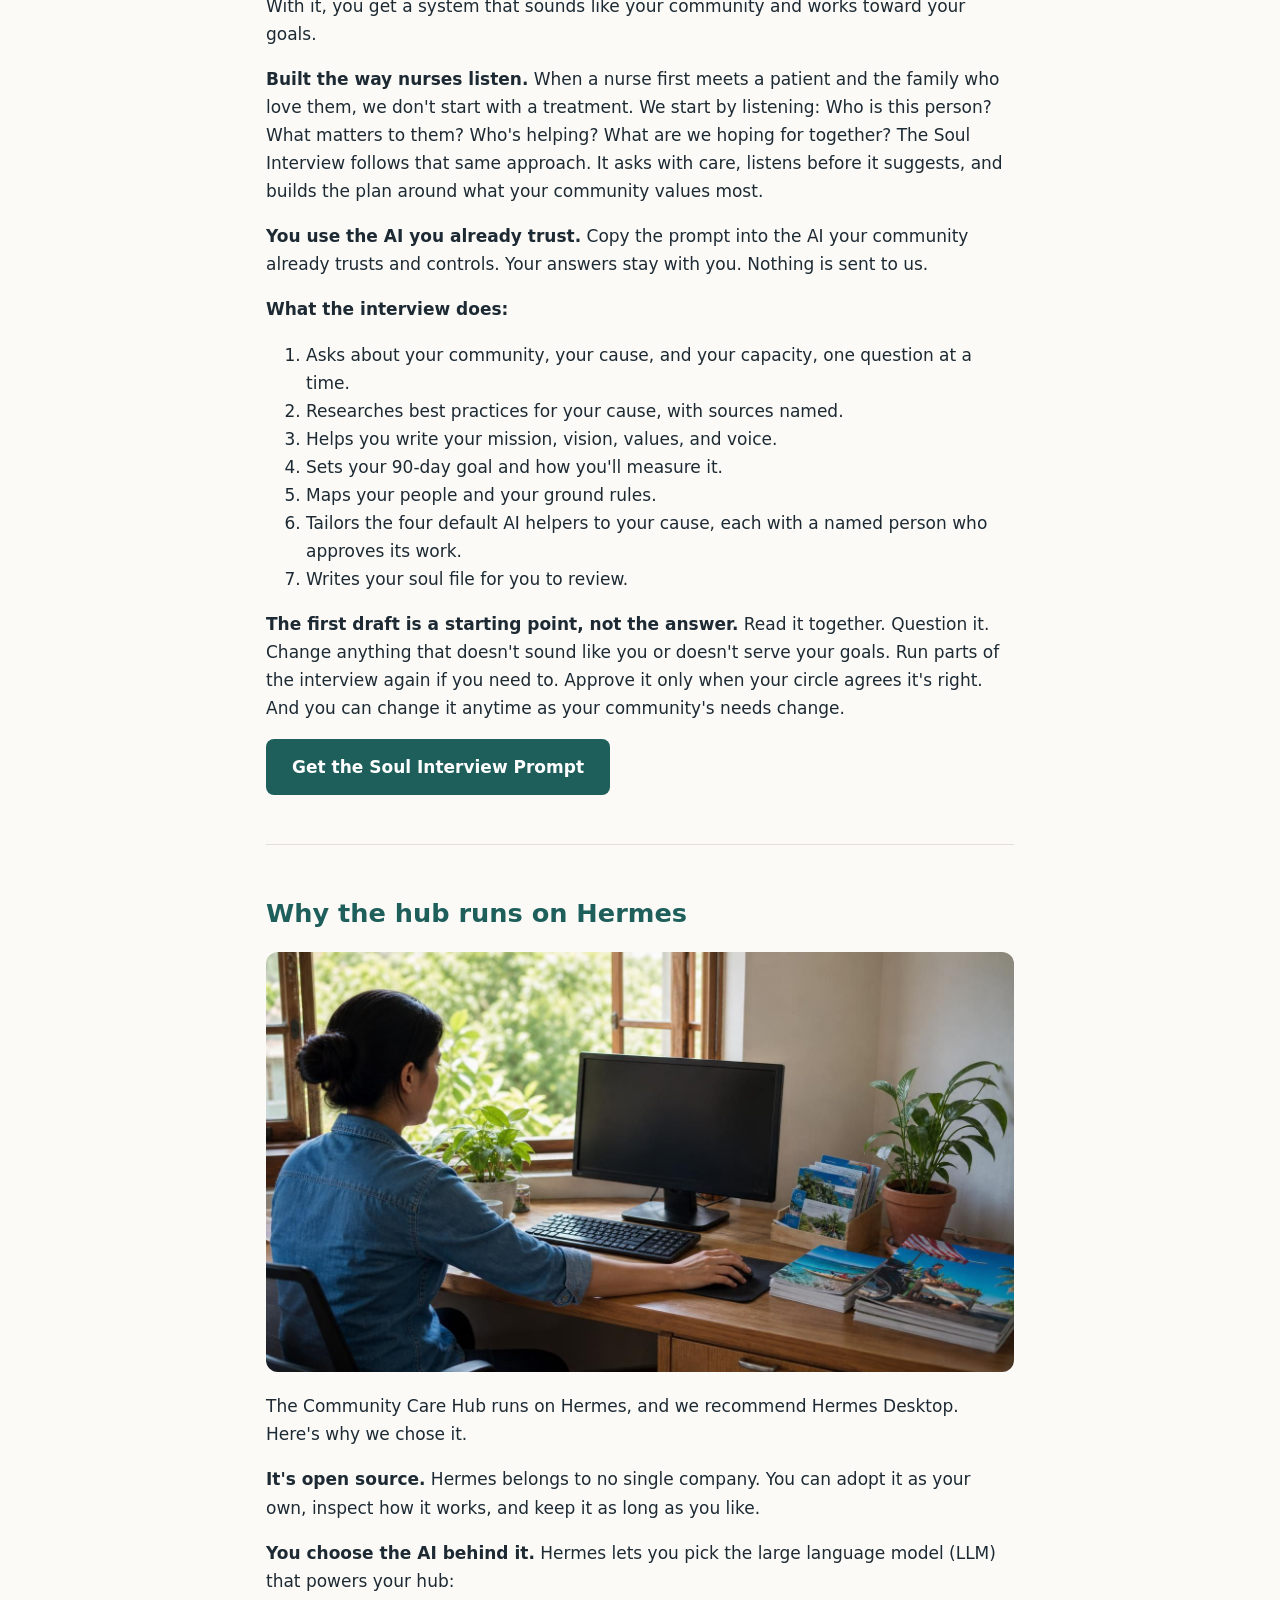
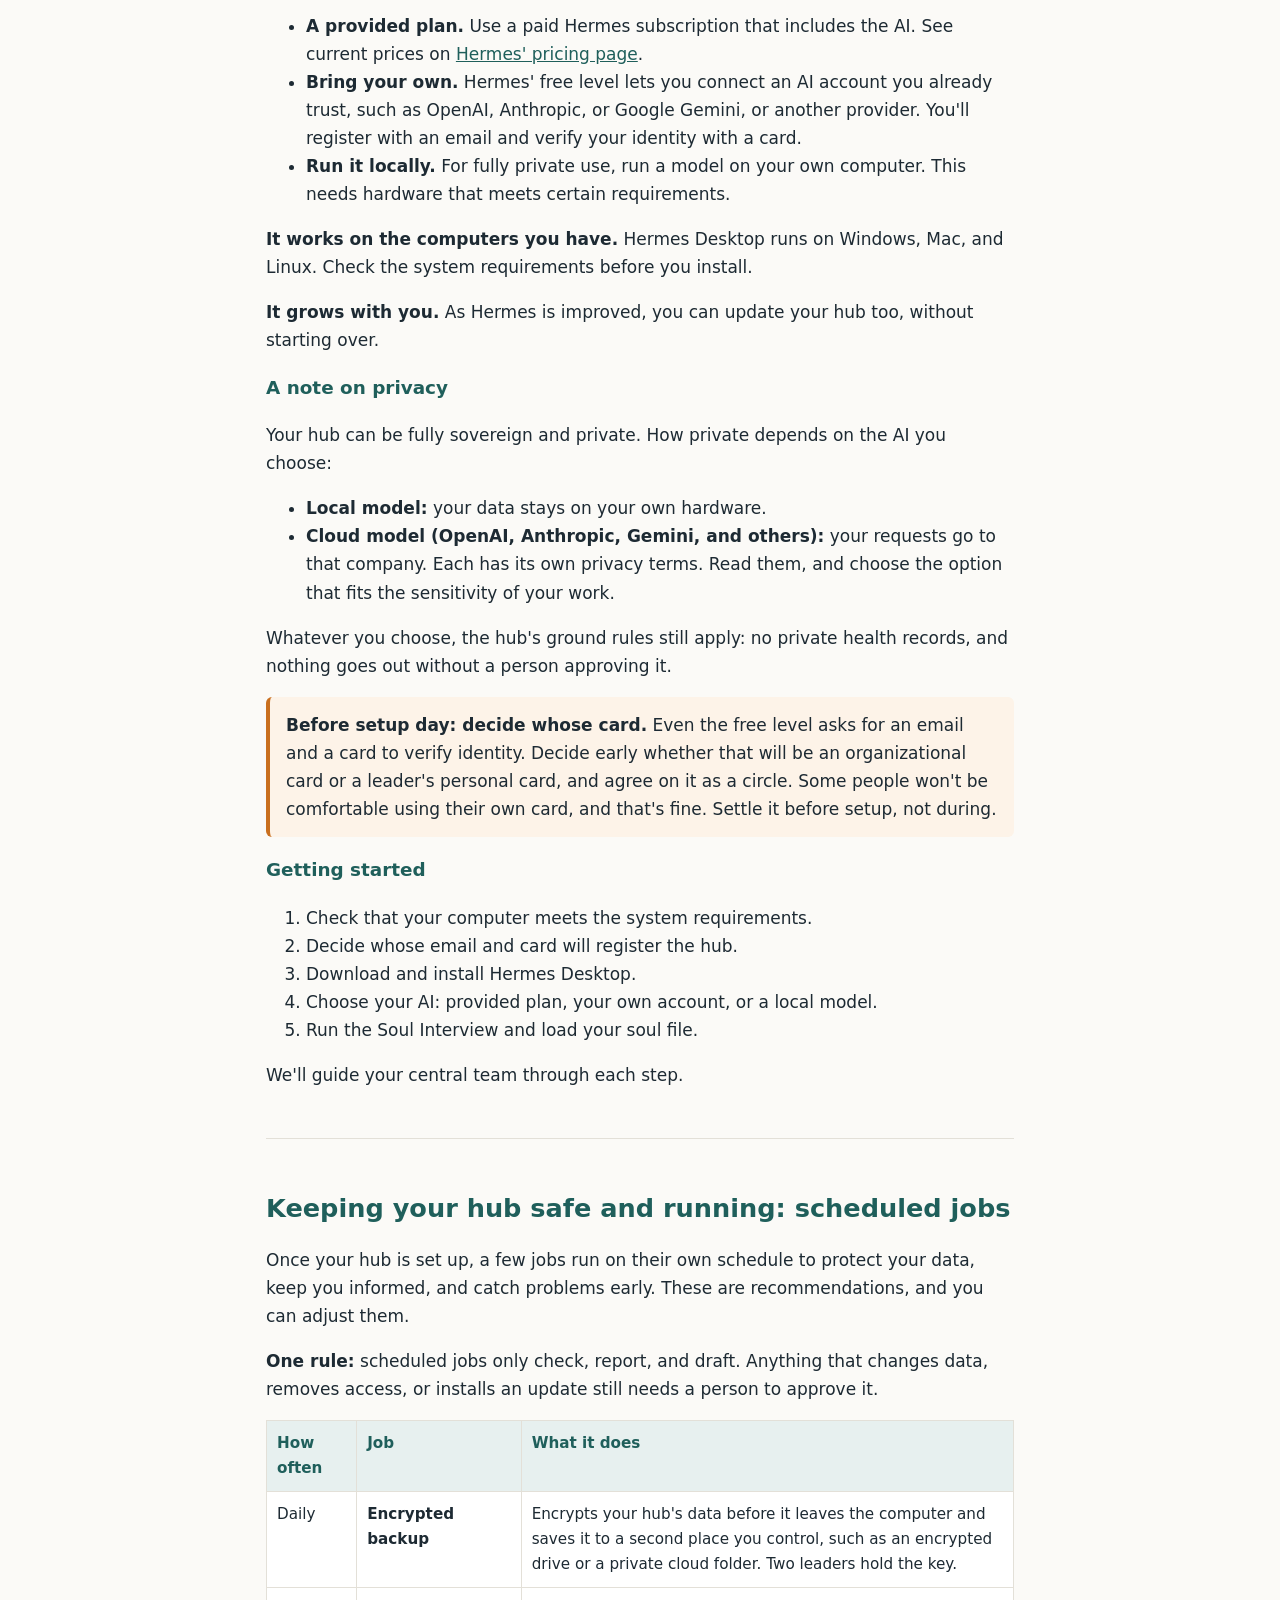
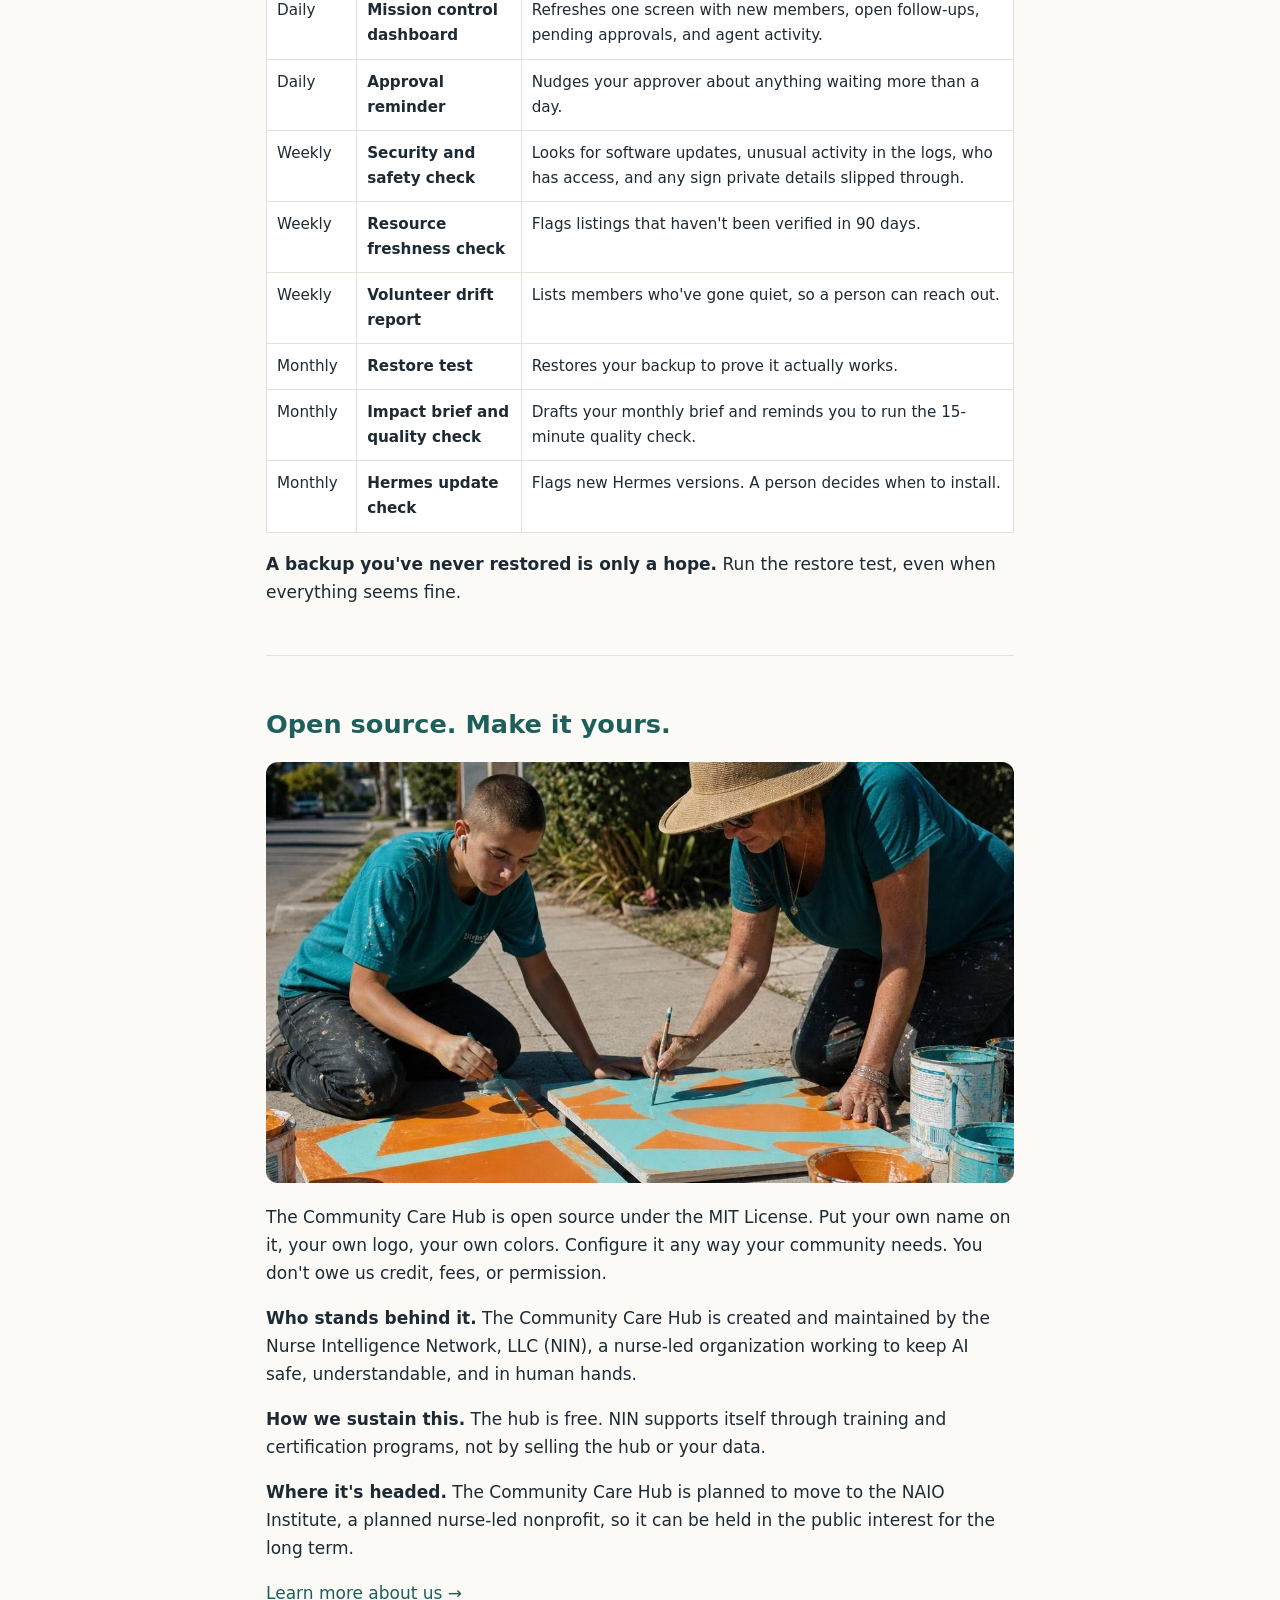
==== commit af2e8ad4: "Add privacy and data-center footprint note Co-Authored-By: Claude Opus 5.5 <noreply@anthropic.com> C" ====
--- a/index.html
+++ b/index.html
@@ -44,7 +44,7 @@
 
 <section><h2>Can you trust it? Don't take our word for it.</h2><p>Trust is the right first question. Here's how the hub earns it, and how you can check every claim yourself.</p><p><b>You own the data.</b> Your community's information lives on hardware you control, or in a hybrid setup where sensitive data stays local and only routine tasks use outside AI. You decide which is which. You can export everything or delete everything at any time.</p><p><b>You choose the AI.</b> The hub can run on private, locally hosted models, on commercial AI under your own account, or a mix. No data is shared with us.</p><p><b>You can see what it did.</b> Every action the AI takes is logged. Every message that goes out was approved by a named person.</p><p><b>You can bring in your own reviewer.</b> We encourage you to have an independent IT or security consultant inspect the setup before launch. We'll give them full access and a plain-language walkthrough.</p><p><b>It follows a public standard.</b> The hub's safeguards are mapped to the <a href="https://www.nist.gov/itl/ai-risk-management-framework">NIST AI Risk Management Framework</a>, the federal government's voluntary guide for trustworthy AI. NIST names seven qualities of trustworthy AI: valid and reliable, safe, secure and resilient, accountable and transparent, explainable, privacy-enhanced, and fair. The <a href="checklist.html">one-page Trustworthy AI Checklist</a> shows how the hub addresses each one.</p><h3>Five questions to ask before you launch</h3><ol><li>Where is our data stored, and who can reach it?</li><li>Which AI models are we using, and what do they see?</li><li>Who approves what goes out?</li><li>How do we see what the system did last week?</li><li>How do we shut it down and take our data with us?</li></ol><p>If any answer isn't clear, don't launch until it is.</p></section>
 
-<section><h2>Self-sustaining and sovereign</h2><div class="resilience"><b>Built to keep working when systems fail.</b> Power and network outages show how fragile centralized systems can be. A self-sustaining, sovereign Community Care Hub is possible: it can run on your own computer with a local AI, so it doesn't have to depend on a distant cloud service. Add battery or solar backup power, keep a backup you can carry, and print your verified resource list, and your community's information and plans stay in your hands even when the grid or the internet goes down.</div><p>When the power or internet comes back, nothing has to be rebuilt: your hub, your data, and your plans were with you the whole time.</p></section>
+<section><h2>Self-sustaining and sovereign</h2><div class="resilience"><b>Built to keep working when systems fail.</b> Power and network outages show how fragile centralized systems can be. A self-sustaining, sovereign Community Care Hub is possible: it can run on your own computer with a local AI, so it doesn't have to depend on a distant cloud service. Add battery or solar backup power, keep a backup you can carry, and print your verified resource list, and your community's information and plans stay in your hands even when the grid or the internet goes down.</div><p>When the power or internet comes back, nothing has to be rebuilt: your hub, your data, and your plans were with you the whole time.</p><div class="resilience green"><b>Private, and lighter on data centers.</b> Communities across the political spectrum are pushing back on new data centers over electricity bills, water, and land. A hub running a local AI keeps your community's information on your own computer, and its everyday work, like drafting a welcome or updating a resource list, adds no load to a distant data center. Choose a small model sized to the job, run it on a computer you already own, and power it with solar where you can, and the hub's footprint stays light.</div></section>
 
 <section><h2>Start with your hub's soul</h2><figure class="fig"><img src="images/01M7H0ZVREWF8N177BS55F58JK.jpg" alt="" loading="lazy" decoding="async"></figure><p>Every community is different, so no two hubs should be the same. Before setup, your leadership circle runs the Soul Interview: one prompt that turns your goals, your people, and your values into the file that guides everything the hub does.</p><p><b>Why it matters.</b> The soul file is the hub's compass. It holds your mission, your voice, your ground rules, and the AI helpers you choose. Without it, you get a generic tool. With it, you get a system that sounds like your community and works toward your goals.</p><p><b>Built the way nurses listen.</b> When a nurse first meets a patient and the family who love them, we don't start with a treatment. We start by listening: Who is this person? What matters to them? Who's helping? What are we hoping for together? The Soul Interview follows that same approach. It asks with care, listens before it suggests, and builds the plan around what your community values most.</p><p><b>You use the AI you already trust.</b> Copy the prompt into the AI your community already trusts and controls. Your answers stay with you. Nothing is sent to us.</p><p><b>What the interview does:</b></p><ol><li>Asks about your community, your cause, and your capacity, one question at a time.</li><li>Researches best practices for your cause, with sources named.</li><li>Helps you write your mission, vision, values, and voice.</li><li>Sets your 90-day goal and how you'll measure it.</li><li>Maps your people and your ground rules.</li><li>Tailors the four default AI helpers to your cause, each with a named person who approves its work.</li><li>Writes your soul file for you to review.</li></ol><p><b>The first draft is a starting point, not the answer.</b> Read it together. Question it. Change anything that doesn't sound like you or doesn't serve your goals. Run parts of the interview again if you need to. Approve it only when your circle agrees it's right. And you can change it anytime as your community's needs change.</p><p><a class="btn alt" href="soul-interview-prompt.md">Get the Soul Interview Prompt</a></p></section>
 
--- a/style.css
+++ b/style.css
@@ -155,3 +155,5 @@
 @media print{.mk-banner{display:none}}
 .resilience{background:#eef4f9;border-left:5px solid #2b6cb0;border-radius:6px;padding:10px 14px;margin:12px 0}
 .resilience b{color:#1d4f80}
+.resilience.green{background:#eef6ee;border-left-color:#2e8b57}
+.resilience.green b{color:#1f6b43}
